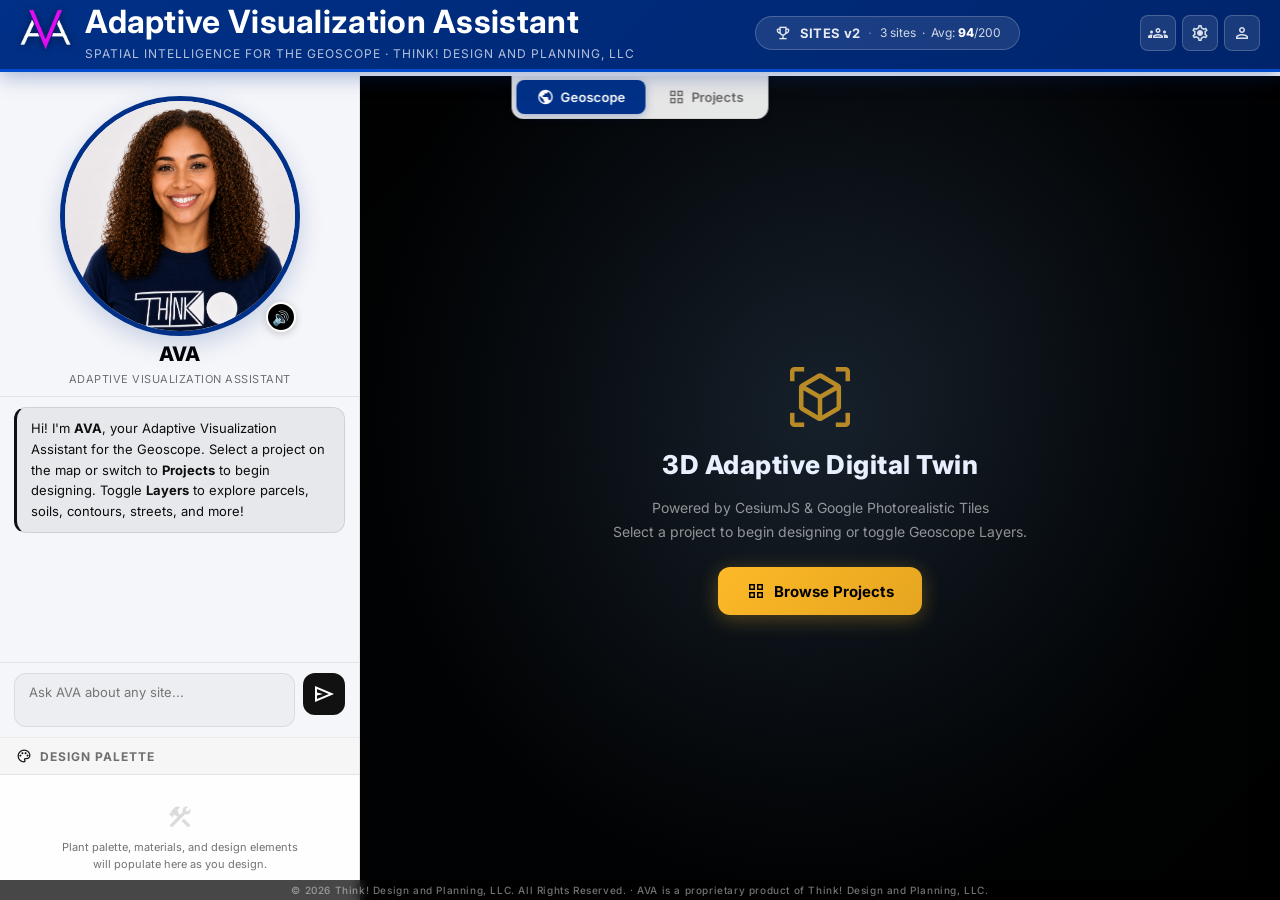
==== index.html @ 01dd1960 "feat: plan view infill drawing tools — point, polyline, polygon + live scoring - draw-toolbar: 14-ty" ====
<!DOCTYPE html>
<html lang="en">
<head>
  <meta charset="UTF-8">
  <meta name="viewport" content="width=device-width, initial-scale=1.0">
  <title>AVA — Adaptive Visualization Assistant | Think! Design and Planning, LLC</title>
  <meta name="description" content="AVA: Adaptive Visualization Assistant — A proprietary 3D spatial intelligence platform for understanding, simulating, and communicating spatial change within the Geoscope. AI-powered landscape visualization, SITES v2 sustainability scoring, and community-driven design. Powered by Think! Design and Planning, LLC.">

  <!-- Google Fonts -->
  <link rel="preconnect" href="https://fonts.googleapis.com">
  <link href="https://fonts.googleapis.com/css2?family=Inter:wght@400;500;600;700;800;900&display=swap" rel="stylesheet">
  <link href="https://fonts.googleapis.com/css2?family=Material+Symbols+Outlined:opsz,wght,FILL,GRAD@24,400,0,0&display=swap" rel="stylesheet">

  <!-- Firebase SDK (compat) -->
  <script src="https://www.gstatic.com/firebasejs/10.12.0/firebase-app-compat.js"></script>
  <script src="https://www.gstatic.com/firebasejs/10.12.0/firebase-auth-compat.js"></script>
  <script src="https://www.gstatic.com/firebasejs/10.12.0/firebase-firestore-compat.js"></script>
  <script src="https://www.gstatic.com/firebasejs/10.12.0/firebase-storage-compat.js"></script>

  <!-- Confetti (Tier Celebrations) -->
  <script src="https://cdn.jsdelivr.net/npm/canvas-confetti@1.9.3/dist/confetti.browser.min.js"></script>

  <!-- Leaflet (campus map — no API key required) -->
  <link rel="stylesheet" href="https://unpkg.com/leaflet@1.9.4/dist/leaflet.css">
  <script src="https://unpkg.com/leaflet@1.9.4/dist/leaflet.js"></script>

  <!-- Styles -->
  <link rel="stylesheet" href="styles.css">
  <!-- Favicons -->
  <link rel="icon" type="image/png" href="favicon.png" sizes="512x512" />
  <link rel="shortcut icon" href="favicon.png" />
  <link rel="apple-touch-icon" sizes="180x180" href="favicon.png" />
  <meta name="apple-mobile-web-app-title" content="AVA" />
  <link rel="manifest" href="site.webmanifest" />
  <meta name="theme-color" content="#002B52" />
</head>
<body>

  <!-- ============ TOP HEADER BAR ============ -->
  <header class="top-bar">
    <div class="top-bar-left">
      <img src="ava logo.png" alt="AVA" class="top-bar-ava-logo">
      <div class="top-bar-brand">
        <h1 data-i18n="header.title">Adaptive Visualization Assistant</h1>
        <span class="top-bar-subtitle" data-i18n="header.subtitle">SPATIAL INTELLIGENCE FOR THE GEOSCOPE · THINK! DESIGN AND PLANNING, LLC</span>
      </div>
    </div>

    <!-- SITES v2 Scoreboard (center) — populated by JS from SITE_CONFIGS -->
    <div class="top-bar-center">
      <div class="sites-scoreboard-pill" onclick="switchView('projects')" title="Browse all project sites">
        <span class="material-symbols-outlined">emoji_events</span>
        <span class="scoreboard-label" data-i18n="header.scoreboard.label">SITES v2</span>
        <span class="scoreboard-divider">·</span>
        <span class="scoreboard-stats" id="scoreboardStats">
          <span id="scoreboardSiteCount">—</span> sites
          &nbsp;·&nbsp;
          Avg: <strong id="scoreboardTopScore">—</strong>/200
        </span>
      </div>
    </div>

    <div class="top-bar-right">
      <!-- Community Gallery -->
      <button class="top-btn" id="btnCommunity" onclick="openModal('communityModal')" title="Community Gallery">
        <span class="material-symbols-outlined">groups</span>
      </button>

      <!-- Admin: Manage Projects (hidden for non-admins) -->
      <button class="top-btn" id="btnAdminProjects" style="display:none" onclick="ADMIN.renderProjectList();openModal('adminProjectModal')" title="Manage Projects (Admin)">
        <span class="material-symbols-outlined">shield_person</span>
      </button>

      <!-- Settings -->
      <button class="top-btn" id="btnSettings" onclick="openModal('settingsModal')" title="Settings">
        <span class="material-symbols-outlined">settings</span>
      </button>

      <!-- Auth -->
      <button class="top-btn" id="btnAuth" onclick="handleAuth()" title="Sign In">
        <span class="material-symbols-outlined" id="authIcon">person</span>
      </button>

    </div>
  </header>

  <!-- ============ VIEW TOGGLE (Geoscope vs Projects) ============ -->
  <div class="view-toggle" id="viewToggle">
    <button class="view-toggle-btn active" id="btnMapView" onclick="switchView('map')">
      <span class="material-symbols-outlined">public</span> <span data-i18n="nav.geoscope">Geoscope</span>
    </button>
    <button class="view-toggle-btn" id="btnProjectsView" onclick="switchView('projects')">
      <span class="material-symbols-outlined">grid_view</span> <span data-i18n="nav.projects">Projects</span>
    </button>
  </div>

  <!-- ============ MAIN APP WORKSPACE (Sidebar + 3D Canvas) ============ -->
  <div class="app-workspace" id="appWorkspace">

    <!-- LEFT SIDEBAR -->
    <aside class="left-sidebar">

      <!-- AVA Chat Panel -->
      <div class="ava-chat-panel sidebar-ava">
        <div class="ava-portrait-block">
          <div class="ava-avatar-wrapper" onclick="handleAvaClick()" title="Click to hear AVA speak">
            <img class="ava-portrait-img" src="baselines/Erin%20and%20Chris%20AVA.png" alt="AVA">
            <span class="ava-voice-badge" onclick="event.stopPropagation(); AVA_TTS.toggleMute()" title="Toggle voice on/off">🔊</span>
          </div>
          <span class="ava-name" data-i18n="ava.name">AVA</span>
          <span class="ava-role" data-i18n="ava.role">Adaptive Visualization Assistant</span>
        </div>
        <div class="ava-map-messages" id="avaMapMessages">
          <div class="chat-msg ava" data-i18n="ava.welcome">Hi! I'm <strong>AVA</strong>, your Adaptive Visualization Assistant for the Geoscope. Select a project on the map or switch to <strong>Projects</strong> to begin designing. Toggle <strong>Layers</strong> to explore parcels, soils, contours, streets, and more!</div>
        </div>
        <div class="ava-chat-input">
          <div class="ava-input-row">
            <textarea id="avaMapChatInput" placeholder="Ask AVA about any site..." data-i18n-placeholder="ava.placeholder.map" rows="2" onkeydown="if(event.key==='Enter'&&!event.shiftKey){event.preventDefault();handleMapChat()}"></textarea>
            <button class="ava-send-btn" onclick="handleMapChat()">
              <span class="material-symbols-outlined">send</span>
            </button>
          </div>
        </div>
      </div>

      <!-- Design Palette (empty, structurally ready for V.4.x) -->
      <div class="design-palette" id="designPalette">
        <div class="palette-header">
          <span class="material-symbols-outlined">palette</span>
          <span data-i18n="palette.title">Design Palette</span>
        </div>
        <div class="palette-body" id="designPaletteContent">
          <div class="palette-placeholder">
            <span class="material-symbols-outlined">construction</span>
            <p data-i18n="palette.placeholder">Plant palette, materials, and design elements will populate here as you design.</p>
          </div>
        </div>
      </div>

    </aside>

    <!-- MAIN 3D CANVAS AREA -->
    <main class="canvas-main" id="canvasMain">
      <!-- WebGL / Three.js mounts here -->
      <div id="three-canvas">
        <div class="canvas-placeholder" id="canvasPlaceholder">
          <div class="canvas-placeholder-inner">
            <span class="material-symbols-outlined canvas-ph-icon">view_in_ar</span>
            <h2 data-i18n="canvas.title">3D Adaptive Digital Twin</h2>
            <p data-i18n="canvas.subtitle">Powered by CesiumJS &amp; Google Photorealistic Tiles<br>Select a project to begin designing or toggle Geoscope Layers.</p>
            <button class="canvas-placeholder-btn" onclick="switchView('projects')">
              <span class="material-symbols-outlined">grid_view</span>
              <span data-i18n="canvas.browseProjects">Browse Projects</span>
            </button>
          </div>
        </div>
      </div>

      <!-- Canvas HUD — future orbit controls, camera views, layer toggles -->
      <div class="canvas-hud" id="canvasHud"></div>
    </main>

  </div>

  <!-- ============ PROJECTS GALLERY (Full Viewport, hidden by default) ============ -->
  <div class="projects-gallery-view" id="projectsGalleryView" style="display:none">
    <div class="projects-gallery-grid" id="projectsGalleryGrid">
      <!-- Populated by JS as project cards -->
    </div>
    <!-- Community Designs Gallery (below project cards) -->
    <div class="community-gallery-section" id="communityGallerySection">
      <!-- Populated by gallery-panel.js -->
    </div>
  </div>

  <!-- ============ DESIGN WORKSPACE (Full Viewport Overlay) ============ -->
  <div class="bottom-sheet" id="designSheet">
    <!-- Drag Handle -->
    <div class="sheet-handle" id="sheetHandle">
      <div class="sheet-handle-bar"></div>
    </div>

    <!-- Sheet Header -->
    <div class="sheet-header">
      <div class="sheet-site-info">
        <span class="material-symbols-outlined">landscape</span>
        <span id="sheetSiteName">Select a site</span>
        <span class="sheet-iteration-badge" id="iterationBadge">Iteration 0</span>
      </div>
      <button class="sheet-close-btn" onclick="closeDesignSheet()" title="Close">
        <span class="material-symbols-outlined">close</span>
      </button>
    </div>

    <!-- Sheet Content — 3 Column Layout -->
    <div class="sheet-content">
      <!-- Column 1: AVA Chat -->
      <div class="sheet-col sheet-col-chat">
        <div class="ava-chat-panel">
          <div class="ava-portrait-block">
            <div class="ava-avatar-wrapper" onclick="handleAvaClick()" title="Click to hear AVA speak">
              <img class="ava-portrait-img" src="baselines/Erin%20and%20Chris%20AVA.png" alt="AVA">
              <span class="ava-voice-badge" onclick="event.stopPropagation(); AVA_TTS.toggleMute()" title="Toggle voice on/off">🔊</span>
            </div>
            <span class="ava-name" data-i18n="ava.name">AVA</span>
            <span class="ava-role" data-i18n="ava.role">Adaptive Visualization Assistant</span>
          </div>
          <div class="ava-chat-messages" id="avaChatMessages">
            <!-- Chat messages injected by JS -->
          </div>
          <!-- Mission Card (AVA's suggestions) -->
          <div class="mission-card" id="missionCard" style="display:none">
            <div class="mission-label">🎯 AVA's Suggestion</div>
            <div class="mission-text" id="missionText"></div>
            <button class="mission-btn" id="missionBtn">Apply Suggestion</button>
          </div>
          <div class="ava-chat-input">
            <div id="refImagePreview" class="ref-image-preview" style="display:none">
              <img id="refImageThumb" src="" alt="Reference">
              <button class="ref-image-remove" onclick="removeRefImage()" title="Remove reference image">&times;</button>
              <span class="ref-image-label" data-i18n="design.refAttached">Reference image attached</span>
            </div>
            <div class="ava-input-row">
              <button class="ava-ref-upload-btn" onclick="document.getElementById('refImageInput').click()" title="Attach a reference image for design inspiration">
                <span class="material-symbols-outlined">attach_file</span>
              </button>
              <input type="file" id="refImageInput" accept="image/*" style="display:none" onchange="handleRefImageUpload(event)">
              <textarea id="promptInput" placeholder="Describe a design element to add..." data-i18n-placeholder="ava.placeholder.design" rows="2"></textarea>
              <button class="ava-send-btn" id="btnVisualize" onclick="handleDesign()">
                <span class="material-symbols-outlined">send</span>
              </button>
            </div>
            <div class="ava-input-actions">
              <button class="ava-auto-design-btn" onclick="handleDesign('make something beautiful')">
                <span class="material-symbols-outlined">auto_awesome</span> <span data-i18n="design.autoDesign">AVA Auto-Design</span>
              </button>
              <button class="ava-action-chip" onclick="handleDesign('boost')" data-i18n="design.boostWeakest">🎯 Boost Weakest</button>
              <button class="ava-action-chip" id="btnMic" onclick="toggleMic()">
                <span class="material-symbols-outlined" style="font-size:16px">mic</span> <span data-i18n="design.voice">Voice</span>
              </button>
            </div>
          </div>
        </div>
      </div>

      <!-- Column 2: Canvas -->
      <div class="sheet-col sheet-col-canvas">
        <!-- Baseline View -->
        <div class="canvas-viewport" id="baselineView">
          <img id="baselineImg" src="" alt="Site Baseline">
          <span class="canvas-label" id="baselineLabel">BASELINE</span>
        </div>
        <!-- Before/After Slider -->
        <div class="canvas-viewport" id="beforeAfterView" style="display:none">
          <img id="beforeImg" src="" alt="Before" class="ba-before">
          <div class="ba-overlay" id="generatedOverlay">
            <img id="afterImg" src="" alt="After">
          </div>
          <div class="ba-handle" id="sliderHandle">
            <div class="ba-handle-knob">◀▶</div>
          </div>
          <span class="ba-label ba-label-before">BASELINE</span>
          <span class="ba-label ba-label-after">DESIGNED</span>
          <!-- Cost estimate badge overlay -->
          <div class="cost-badge" id="costBadge" style="display:none" onclick="openCostModal()">
            <span class="material-symbols-outlined">attach_money</span>
            <div class="cost-badge-text">
              <span class="cost-badge-label">EST. COST</span>
              <span class="cost-badge-total" id="costBadgeTotal">—</span>
            </div>
            <span class="cost-badge-caret material-symbols-outlined">chevron_right</span>
          </div>
        </div>
        <!-- Draw Toolbar (Plan View only) -->
        <div class="draw-toolbar" id="drawToolbar" style="display:none">
          <div class="draw-tool-section">
            <button class="draw-tool-btn active" data-type="select" onclick="DESIGN_CANVAS.setDrawMode('select')" title="Select / Move">
              <span class="material-symbols-outlined">arrow_selector_tool</span><span>Select</span>
            </button>
          </div>
          <div class="draw-tool-divider"></div>
          <div class="draw-tool-section-label">POINT</div>
          <div class="draw-tool-section">
            <button class="draw-tool-btn" data-type="tree"        onclick="DESIGN_CANVAS.setDrawMode('tree')"        title="Click to place tree"><span class="draw-tool-swatch" style="background:#2E882E"></span>Tree</button>
            <button class="draw-tool-btn" data-type="shrub"       onclick="DESIGN_CANVAS.setDrawMode('shrub')"       title="Click to place shrub"><span class="draw-tool-swatch" style="background:#3D7A3D"></span>Shrub</button>
            <button class="draw-tool-btn" data-type="rain_garden" onclick="DESIGN_CANVAS.setDrawMode('rain_garden')" title="Click to place rain garden"><span class="draw-tool-swatch" style="background:#1255A0"></span>Rain Gdn</button>
            <button class="draw-tool-btn" data-type="seating"     onclick="DESIGN_CANVAS.setDrawMode('seating')"     title="Click to place seating"><span class="draw-tool-swatch" style="background:#5D4037"></span>Seating</button>
            <button class="draw-tool-btn" data-type="cistern"     onclick="DESIGN_CANVAS.setDrawMode('cistern')"     title="Click to place cistern"><span class="draw-tool-swatch" style="background:#0D47A1"></span>Cistern</button>
            <button class="draw-tool-btn" data-type="signage"     onclick="DESIGN_CANVAS.setDrawMode('signage')"     title="Click to place signage"><span class="draw-tool-swatch" style="background:#37474F"></span>Signage</button>
          </div>
          <div class="draw-tool-divider"></div>
          <div class="draw-tool-section-label">LINE</div>
          <div class="draw-tool-section">
            <button class="draw-tool-btn" data-type="path"     onclick="DESIGN_CANVAS.setDrawMode('path')"     title="Click points · dbl-click to finish"><span class="draw-tool-swatch" style="background:#8D6030"></span>Path</button>
            <button class="draw-tool-btn" data-type="bioswale" onclick="DESIGN_CANVAS.setDrawMode('bioswale')" title="Click points · dbl-click to finish"><span class="draw-tool-swatch" style="background:#1976D2"></span>Bioswale</button>
          </div>
          <div class="draw-tool-divider"></div>
          <div class="draw-tool-section-label">AREA</div>
          <div class="draw-tool-section">
            <button class="draw-tool-btn" data-type="meadow"      onclick="DESIGN_CANVAS.setDrawMode('meadow')"      title="Click corners · dbl-click to close"><span class="draw-tool-swatch" style="background:#7A9B3A"></span>Meadow</button>
            <button class="draw-tool-btn" data-type="plaza"       onclick="DESIGN_CANVAS.setDrawMode('plaza')"       title="Click corners · dbl-click to close"><span class="draw-tool-swatch" style="background:#9C7A3A"></span>Plaza</button>
            <button class="draw-tool-btn" data-type="water"       onclick="DESIGN_CANVAS.setDrawMode('water')"       title="Click corners · dbl-click to close"><span class="draw-tool-swatch" style="background:#0277BD"></span>Water</button>
            <button class="draw-tool-btn" data-type="solar"       onclick="DESIGN_CANVAS.setDrawMode('solar')"       title="Click corners · dbl-click to close"><span class="draw-tool-swatch" style="background:#B8940A"></span>Solar</button>
            <button class="draw-tool-btn" data-type="green_roof"  onclick="DESIGN_CANVAS.setDrawMode('green_roof')"  title="Click corners · dbl-click to close"><span class="draw-tool-swatch" style="background:#2E6B0E"></span>Grn Roof</button>
            <button class="draw-tool-btn" data-type="amphitheater" onclick="DESIGN_CANVAS.setDrawMode('amphitheater')" title="Click corners · dbl-click to close"><span class="draw-tool-swatch" style="background:#6D4C1F"></span>Amphith.</button>
          </div>
          <div class="draw-tool-divider"></div>
          <div class="draw-tool-section">
            <button class="draw-tool-btn draw-tool-delete" id="btnDrawDelete" onclick="DESIGN_CANVAS.deleteSelected()" title="Delete selected element (or press Delete key)" style="opacity:0.4">
              <span class="material-symbols-outlined">delete</span><span>Delete</span>
            </button>
          </div>
          <div class="draw-tool-hint">ESC cancel · Del remove</div>
        </div>

        <!-- Canvas Actions -->
        <div class="canvas-actions" id="canvasActions" style="display:none">
          <button onclick="undoDesign()" class="undo-btn" id="btnUndo" style="display:none"><span class="material-symbols-outlined">undo</span> Undo</button>
          <button onclick="downloadPNG()"><span class="material-symbols-outlined">download</span> Download</button>
          <button onclick="openSeasonalViews()" class="seasonal-btn" id="btnSeasonal" style="display:none"><span class="material-symbols-outlined">park</span> Seasonal Views</button>
          <button onclick="openCostModal()" class="cost-btn" id="btnCostEstimate" style="display:none"><span class="material-symbols-outlined">request_quote</span> Cost Estimate</button>
          <button onclick="renderMasterPlan()" class="render-plan-btn" id="btnRenderPlan" style="display:none"><span class="material-symbols-outlined">brush</span> Render Plan</button>
          <button onclick="resetDesign()"><span class="material-symbols-outlined">restart_alt</span> Reset</button>
          <button onclick="saveToCloud()" class="save-community-btn"><span class="material-symbols-outlined">favorite</span> Save to Community</button>
        </div>
        <!-- Design History Timeline -->
        <div class="history-timeline" id="historyTimeline" style="display:none"></div>
      </div>

      <!-- Column 3: Score Panel -->
      <div class="sheet-col sheet-col-score">
        <!-- Metrics system toggle -->
        <div class="metrics-toggle" id="metricsToggle">
          <button class="metrics-btn active" data-metrics="sites" onclick="switchMetrics('sites')">SITES v2</button>
          <button class="metrics-btn" data-metrics="leed" onclick="switchMetrics('leed')">LEED ND</button>
          <button class="metrics-btn" data-metrics="lbc" onclick="switchMetrics('lbc')">LBC</button>
          <button class="metrics-btn" data-metrics="carbon" onclick="switchMetrics('carbon')">Carbon</button>
        </div>
        <div class="score-ring-container">
          <svg class="score-ring" viewBox="0 0 120 120">
            <circle class="score-ring-bg" cx="60" cy="60" r="52"></circle>
            <circle class="score-ring-progress" id="scoreRingProgress" cx="60" cy="60" r="52"
                    stroke-dasharray="326.73" stroke-dashoffset="326.73"></circle>
          </svg>
          <div class="score-ring-label">
            <span class="score-ring-value" id="scoreValue">0</span>
            <span class="score-ring-max">/200</span>
          </div>
        </div>
        <div class="tier-badge" id="tierBadge" data-i18n="score.preCert">Pre-Certification</div>
        <div class="tier-medal-container" id="tierMedalContainer"></div>
        <!-- Section Scores -->
        <div class="section-scores" id="sectionScores">
          <!-- Populated by JS -->
        </div>
        <!-- Score Change Feedback -->
        <div class="score-feedback" id="scoreFeedback" style="display:none"></div>
      </div>
    </div>
  </div>


  <!-- ============ MODALS ============ -->

  <!-- Settings Modal -->
  <div class="modal-overlay" id="settingsModal">
    <div class="modal-card">
      <div class="modal-header">
        <span class="modal-title"><span class="material-symbols-outlined">settings</span> <span data-i18n="settings.title">Settings</span></span>
        <button class="modal-close" onclick="closeModal('settingsModal')"><span class="material-symbols-outlined">close</span></button>
      </div>
      <div class="modal-body">
        <div class="setting-group">
          <label>Cesium Ion Token <span style="background:#004684;color:#FDB927;font-size:10px;font-weight:700;padding:2px 7px;border-radius:4px;margin-left:6px">PHASE 2 — 3D EARTH</span></label>
          <input type="password" id="settingCesiumToken" placeholder="eyJ…">
          <small>Free token from <a href="https://ion.cesium.com/tokens" target="_blank">ion.cesium.com/tokens</a> — enables true 3D free-orbit campus view. Or set <strong>CESIUM_TOKEN</strong> in Netlify env vars.</small>
        </div>
        <div class="setting-group">
          <label>Google Maps API Key</label>
          <input type="password" id="settingGmapsKey" placeholder="AIza…">
          <small>Enables Google Photorealistic 3D Tiles (buildings mesh) inside Cesium. Requires <strong>Map Tiles API</strong> enabled in Google Cloud Console. Or set <strong>GOOGLE_MAPS_KEY</strong> in Netlify env vars.</small>
        </div>
        <div class="setting-group">
          <label>Gemini API Key</label>
          <input type="password" id="settingGeminiKey" placeholder="Enter your Gemini API key">
          <small>Get a free key at <a href="https://aistudio.google.com/apikey" target="_blank">aistudio.google.com</a></small>
        </div>
        <div class="setting-group">
          <label>Firebase Config (JSON)</label>
          <textarea id="settingFirebaseConfig" rows="4" placeholder='{"apiKey":"...","authDomain":"...","projectId":"...","storageBucket":"..."}'></textarea>
        </div>
        <div class="setting-group">
          <label>Gemini Model</label>
          <select id="settingGeminiModel">
            <option value="gemini-2.5-flash-image">gemini-2.5-flash (default)</option>
            <option value="gemini-2.0-flash">gemini-2.0-flash</option>
          </select>
        </div>
        <div class="setting-group">
          <label data-i18n="settings.language">Language</label>
          <select id="settingLanguage" onchange="AVA_I18N.setLang(this.value)">
            <option value="en">🇺🇸 English</option>
            <option value="es">🇪🇸 Español</option>
            <option value="fr">🇫🇷 Français</option>
            <option value="zh">🇨🇳 中文</option>
            <option value="ar">🇸🇦 العربية</option>
            <option value="pt">🇧🇷 Português</option>
          </select>
        </div>
        <button class="setting-save-btn" onclick="saveSettings()" data-i18n="settings.save">Save Settings</button>
      </div>
    </div>
  </div>

  <!-- Seasonal Views Modal -->
  <div class="modal-overlay" id="seasonalModal">
    <div class="modal-card modal-lg" style="max-width:720px">
      <div class="modal-header">
        <span class="modal-title"><span class="material-symbols-outlined">park</span> <span data-i18n="seasonal.title">Seasonal Views</span></span>
        <button class="modal-close" onclick="closeModal('seasonalModal')"><span class="material-symbols-outlined">close</span></button>
      </div>
      <div class="modal-body">
        <div class="seasonal-grid" id="seasonalGrid">
          <div class="seasonal-card" id="seasonSpring">
            <div class="seasonal-loading"><div class="spinner"></div>Generating spring…</div>
            <div class="seasonal-card-label">🌸 Spring <button onclick="downloadSeasonImg('spring')" title="Download"><span class="material-symbols-outlined">download</span></button></div>
          </div>
          <div class="seasonal-card" id="seasonSummer">
            <div class="seasonal-loading"><div class="spinner"></div>Generating summer…</div>
            <div class="seasonal-card-label">☀️ Summer <button onclick="downloadSeasonImg('summer')" title="Download"><span class="material-symbols-outlined">download</span></button></div>
          </div>
          <div class="seasonal-card" id="seasonFall">
            <div class="seasonal-loading"><div class="spinner"></div>Generating fall…</div>
            <div class="seasonal-card-label">🍂 Fall <button onclick="downloadSeasonImg('fall')" title="Download"><span class="material-symbols-outlined">download</span></button></div>
          </div>
          <div class="seasonal-card" id="seasonWinter">
            <div class="seasonal-loading"><div class="spinner"></div>Generating winter…</div>
            <div class="seasonal-card-label">❄️ Winter <button onclick="downloadSeasonImg('winter')" title="Download"><span class="material-symbols-outlined">download</span></button></div>
          </div>
        </div>
        <div class="seasonal-download-bar">
          <button onclick="downloadSeasonalComposite()"><span class="material-symbols-outlined">grid_view</span> Download All (2×2 Composite)</button>
        </div>
      </div>
    </div>
  </div>

  <!-- Community Modal -->
  <div class="modal-overlay" id="communityModal">
    <div class="modal-card modal-lg">
      <div class="modal-header">
        <span class="modal-title"><span class="material-symbols-outlined">groups</span> <span data-i18n="community.title">Community Designs</span></span>
        <div class="modal-header-actions">
          <button class="modal-action-btn" onclick="AGGREGATE.open()" title="View Aggregate Analysis">
            <span class="material-symbols-outlined">analytics</span> Analysis
          </button>
          <button class="modal-close" onclick="closeModal('communityModal')"><span class="material-symbols-outlined">close</span></button>
        </div>
      </div>
      <div class="modal-body">
        <div id="galleryToolbar"></div>
        <div class="hot-topics" id="hotTopics" style="display:none">
          <div class="hot-topics-label">🔥 Hot Topics — Most Requested Design Elements</div>
          <div class="hot-topics-cloud" id="hotTopicsCloud"></div>
        </div>
        <div class="community-grid" id="communityGrid">
          <div class="community-empty">
            <span class="material-symbols-outlined" style="font-size:48px;opacity:0.3">landscape</span>
            <p data-i18n="community.empty">No community designs yet. Be the first — design a space and click "Publish to Gallery"!</p>
          </div>
        </div>
      </div>
    </div>
  </div>

  <!-- Aggregate Analysis Modal -->
  <div class="modal-overlay" id="aggregateModal">
    <div class="modal-card modal-lg">
      <div class="modal-header">
        <span class="modal-title"><span class="material-symbols-outlined">analytics</span> Community Design Analysis</span>
        <button class="modal-close" onclick="closeModal('aggregateModal')"><span class="material-symbols-outlined">close</span></button>
      </div>
      <div class="modal-body" id="aggregateContent">
        <div class="community-empty">
          <span class="material-symbols-outlined" style="font-size:48px;opacity:0.3">bar_chart</span>
          <p>Loading aggregate analysis...</p>
        </div>
      </div>
    </div>
  </div>

  <!-- PPGIS Contribution Modal -->
  <div class="modal-overlay" id="ppgisModal">
    <div class="modal-card">
      <div class="modal-header">
        <span class="modal-title"><span class="material-symbols-outlined">add_location_alt</span> Community Contribution</span>
        <button class="modal-close" onclick="closeModal('ppgisModal')"><span class="material-symbols-outlined">close</span></button>
      </div>
      <div class="modal-body">
        <div class="setting-group">
          <label>What did you observe?</label>
          <select id="ppgisType">
            <option value="comment">💬 Comment / Idea</option>
            <option value="concern">⚠️ Concern / Issue</option>
            <option value="photo">📸 Photo Documentation</option>
            <option value="design">🎨 Design Proposal</option>
          </select>
        </div>
        <div class="setting-group">
          <label>Category</label>
          <div class="ppgis-tags" id="ppgisTags">
            <button class="ppgis-tag" data-tag="flooding" onclick="togglePPGISTag(this)">💧 Flooding</button>
            <button class="ppgis-tag" data-tag="accessibility" onclick="togglePPGISTag(this)">♿ Accessibility</button>
            <button class="ppgis-tag" data-tag="vegetation" onclick="togglePPGISTag(this)">🌿 Vegetation</button>
            <button class="ppgis-tag" data-tag="lighting" onclick="togglePPGISTag(this)">💡 Lighting</button>
            <button class="ppgis-tag" data-tag="safety" onclick="togglePPGISTag(this)">🛡️ Safety</button>
            <button class="ppgis-tag" data-tag="erosion" onclick="togglePPGISTag(this)">🪨 Erosion</button>
          </div>
        </div>
        <div class="setting-group">
          <label>Description</label>
          <textarea id="ppgisContent" rows="3" placeholder="Describe what you see or propose..."></textarea>
        </div>
        <div class="setting-group">
          <label>Photo (optional)</label>
          <input type="file" id="ppgisPhoto" accept="image/*" capture="environment">
        </div>
        <div class="setting-group">
          <label>Location</label>
          <div class="ppgis-gps" id="ppgisGPS">Select a site on the 3D canvas to set location</div>
        </div>
        <button class="setting-save-btn" onclick="submitPPGIS()">Submit Contribution</button>
      </div>
    </div>
  </div>

  <!-- Site Info Card Modal -->
  <div class="modal-overlay" id="siteCardModal">
    <div class="modal-card modal-lg">
      <div class="modal-header">
        <span class="modal-title"><span class="material-symbols-outlined">landscape</span> <span id="siteCardName">Site</span></span>
        <button class="modal-close" onclick="closeModal('siteCardModal')"><span class="material-symbols-outlined">close</span></button>
      </div>
      <div class="modal-body">
        <div class="site-card-hero">
          <img id="siteCardImg" src="" alt="Site Photo">
        </div>
        <div class="site-card-college" id="siteCardCollege"></div>
        <p class="site-card-desc" id="siteCardDesc"></p>
        <div class="site-card-video" id="siteCardVideo" style="display:none">
          <video id="siteCardVideoPlayer" controls playsinline style="width:100%;border-radius:8px;margin-top:8px"></video>
        </div>
        <div class="site-card-team" id="siteCardTeam" style="display:none;margin-top:12px">
          <div style="font-size:11px;text-transform:uppercase;letter-spacing:1px;color:var(--text-secondary);margin-bottom:6px">Project Team</div>
          <div id="siteCardTeamList" style="display:flex;gap:8px;flex-wrap:wrap"></div>
        </div>
        <div class="site-card-stats" id="siteCardStats"></div>
        <button class="setting-save-btn" id="siteCardDesignBtn" style="margin-top:16px">
          <span class="material-symbols-outlined" style="font-size:18px;vertical-align:middle">brush</span>
          Start Design with AVA
        </button>
      </div>
    </div>
  </div>

  <!-- Admin Project Manager Modal -->
  <div class="modal-overlay" id="adminProjectModal">
    <div class="modal-card modal-xl">
      <div class="modal-header">
        <span class="modal-title"><span class="material-symbols-outlined">shield_person</span> Manage Projects</span>
        <button class="modal-close" onclick="ADMIN.closeProjectForm();closeModal('adminProjectModal')"><span class="material-symbols-outlined">close</span></button>
      </div>
      <div class="modal-body admin-modal-body">
        <div class="admin-project-list-section">
          <div class="admin-section-header">
            <h3>Existing Projects</h3>
            <div style="display:flex;gap:8px;align-items:center">
              <button class="admin-new-btn" onclick="ADMIN.openProjectForm()"><span class="material-symbols-outlined">add_circle</span> New Project</button>
              <button class="admin-new-btn" style="background:var(--caes-green)" onclick="document.getElementById('adminJsonImport').click()"><span class="material-symbols-outlined">upload_file</span> Import JSON</button>
              <input type="file" id="adminJsonImport" accept=".json,application/json" style="display:none" onchange="ADMIN.importJSON(this)">
            </div>
          </div>
          <div id="adminProjectList"></div>
        </div>
        <form id="adminProjectForm" class="admin-form" onsubmit="event.preventDefault();ADMIN.saveProject()">
          <div style="display:flex;justify-content:space-between;align-items:center;margin-bottom:12px">
            <h3 class="admin-form-title" style="margin:0">Project Details</h3>
            <button type="button" class="admin-new-btn" style="background:#6366f1;font-size:12px;padding:6px 12px" onclick="ADMIN.exportJSON()"><span class="material-symbols-outlined" style="font-size:16px">download</span> Export JSON</button>
          </div>
          <fieldset class="admin-fieldset">
            <legend><span class="material-symbols-outlined">badge</span> Identity</legend>
            <div class="admin-row">
              <div class="admin-field"><label>Project ID (slug)</label><input type="text" id="adminProjectId" placeholder="e.g. east-quad" required></div>
              <div class="admin-field"><label>Full Name</label><input type="text" id="adminProjectName" placeholder="e.g. East Quad Green" required></div>
            </div>
            <div class="admin-row">
              <div class="admin-field"><label>Short Name</label><input type="text" id="adminProjectShortName" placeholder="e.g. East Quad"></div>
              <div class="admin-field"><label>College / Department</label><input type="text" id="adminProjectCollege" placeholder="e.g. College of Engineering"></div>
            </div>
            <div class="admin-field"><label>Slogan</label><input type="text" id="adminProjectSlogan" placeholder="e.g. Digital Twin for East Quad"></div>
          </fieldset>
          <fieldset class="admin-fieldset">
            <legend><span class="material-symbols-outlined">location_on</span> Location</legend>
            <div class="admin-row">
              <div class="admin-field"><label>Latitude</label><input type="number" id="adminProjectLat" step="0.000001" placeholder="36.0726"></div>
              <div class="admin-field"><label>Longitude</label><input type="number" id="adminProjectLng" step="0.000001" placeholder="-79.7749"></div>
            </div>
            <div class="admin-row" style="align-items:flex-end">
              <div class="admin-field" style="flex:0 0 auto">
                <label>Pin Color</label>
                <div style="display:flex;align-items:center;gap:10px">
                  <input type="color" id="adminPinColorPicker" value="#646464" title="Pick a color"
                    style="width:44px;height:44px;padding:0;border:2px solid #ccc;border-radius:8px;cursor:pointer;background:none">
                  <div id="adminPinPreview" style="width:44px;height:44px;border-radius:50%;border:2px solid #999;background:rgb(100,100,100);flex-shrink:0"></div>
                </div>
              </div>
              <div class="admin-field" style="flex:1">
                <label>Hue</label>
                <input type="range" id="adminPinHue" min="0" max="360" value="0"
                  style="width:100%;height:12px;-webkit-appearance:none;appearance:none;border-radius:6px;outline:none;cursor:pointer;background:linear-gradient(to right,#f00 0%,#ff0 17%,#0f0 33%,#0ff 50%,#00f 67%,#f0f 83%,#f00 100%)">
              </div>
            </div>
            <div class="admin-row">
              <div class="admin-field"><label>R</label><input type="number" id="adminPinR" min="0" max="255" value="100"></div>
              <div class="admin-field"><label>G</label><input type="number" id="adminPinG" min="0" max="255" value="100"></div>
              <div class="admin-field"><label>B</label><input type="number" id="adminPinB" min="0" max="255" value="100"></div>
            </div>
          </fieldset>
          <fieldset class="admin-fieldset">
            <legend><span class="material-symbols-outlined">straighten</span> Site Metrics</legend>
            <div class="admin-row">
              <div class="admin-field"><label>Area (acres)</label><input type="number" id="adminProjectArea" step="0.01" placeholder="1.5"></div>
              <div class="admin-field"><label>Elevation Drop (ft)</label><input type="number" id="adminProjectElevation" placeholder="18"></div>
            </div>
            <div class="admin-row">
              <div class="admin-field"><label>Soil Type</label><input type="text" id="adminProjectSoil" placeholder="Piedmont Clay"></div>
              <div class="admin-field"><label>Budget ($)</label><input type="number" id="adminProjectBudget" placeholder="140000"></div>
            </div>
            <div class="admin-field"><label>Baseline SITES Score (0-200)</label><input type="number" id="adminProjectBaseline" min="0" max="200" placeholder="23"></div>
          </fieldset>
          <fieldset class="admin-fieldset">
            <legend><span class="material-symbols-outlined">image</span> Media</legend>
            <div class="admin-field">
              <label>Baseline / Hero Photo</label>
              <input type="file" id="adminBaselineFile" accept="image/*" onchange="ADMIN.handleBaselineUpload(this)">
              <img id="adminBaselinePreview" class="admin-upload-preview" style="display:none" alt="Preview">
            </div>
            <div class="admin-field">
              <label>Video Overview (upload or URL)</label>
              <input type="file" id="adminVideoFile" accept="video/*">
              <input type="text" id="adminVideoUrl" placeholder="Or paste URL: https://...">
            </div>
          </fieldset>
          <fieldset class="admin-fieldset">
            <legend><span class="material-symbols-outlined">history_edu</span> Site History</legend>
            <div class="admin-field"><label>History Title</label><input type="text" id="adminHistoryTitle" placeholder="The Story of East Quad"></div>
            <div class="admin-field"><label>History Summary</label><textarea id="adminHistorySummary" rows="3" placeholder="Narrative about the site's history and significance..."></textarea></div>
          </fieldset>
          <fieldset class="admin-fieldset">
            <legend><span class="material-symbols-outlined">landscape</span> Site Context (for AVA AI)</legend>
            <div class="admin-field"><label>Detailed Description of Existing Conditions</label><textarea id="adminSiteContext" rows="5" placeholder="Describe existing buildings, vegetation, hardscape, soil conditions, canopy, existing features, priorities for intervention..."></textarea></div>
            <div class="admin-field"><label>Popup Description (short)</label><input type="text" id="adminPopupDesc" placeholder="Brief description for map popup"></div>
          </fieldset>
          <fieldset class="admin-fieldset">
            <legend><span class="material-symbols-outlined">flag</span> Project Goals (Design Steering)</legend>
            <div class="admin-field"><label>Focus Theme</label><input type="text" id="adminGoalsFocus" placeholder="e.g. engineering-ecology-showcase"></div>
            <div class="admin-field"><label>Character Statement</label><textarea id="adminGoalsCharacter" rows="2" placeholder="e.g. Patrick Blanc-inspired — engineering meets ecology..."></textarea></div>
            <div class="admin-field">
              <label>Priorities (AVA will emphasize these)</label>
              <div class="admin-tag-input-row">
                <input type="text" id="adminPrioritizeInput" placeholder="Type and press Add...">
                <button type="button" onclick="ADMIN.addTag('adminPrioritizeInput','adminPrioritizeList')">Add</button>
              </div>
              <div class="admin-tag-list" id="adminPrioritizeList"></div>
            </div>
            <div class="admin-field">
              <label>Avoid List (AVA will NOT use these)</label>
              <div class="admin-tag-input-row">
                <input type="text" id="adminAvoidInput" placeholder="Type and press Add...">
                <button type="button" onclick="ADMIN.addTag('adminAvoidInput','adminAvoidList')">Add</button>
              </div>
              <div class="admin-tag-list" id="adminAvoidList"></div>
            </div>
          </fieldset>
          <fieldset class="admin-fieldset">
            <legend><span class="material-symbols-outlined">group</span> Project Team</legend>
            <div id="adminTeamList"></div>
            <button type="button" class="admin-add-team-btn" onclick="ADMIN.addTeamRow()"><span class="material-symbols-outlined">person_add</span> Add Team Member</button>
          </fieldset>
          <div class="admin-form-actions">
            <button type="button" class="admin-cancel-btn" onclick="ADMIN.closeProjectForm()">Cancel</button>
            <button type="submit" class="admin-save-btn"><span class="material-symbols-outlined">save</span> Save Project</button>
          </div>
        </form>
      </div>
    </div>
  </div>

  <!-- Cost Estimate Modal -->
  <div class="modal-overlay" id="costModal">
    <div class="modal-card modal-lg cost-modal-card">
      <div class="modal-header">
        <span class="modal-title"><span class="material-symbols-outlined">request_quote</span> Project Cost Estimate</span>
        <button class="modal-close" onclick="closeModal('costModal')"><span class="material-symbols-outlined">close</span></button>
      </div>
      <div class="modal-body" id="costModalBody">
        <!-- Populated by JS -->
      </div>
      <div class="modal-footer cost-modal-footer">
        <span class="cost-disclaimer">Estimates based on 2024 Mid-Atlantic/SE US unit costs. Quantities derived from site area &amp; design keywords. Engage a licensed landscape architect for project budgeting.</span>
        <button class="cost-csv-btn" onclick="downloadCostCSV()"><span class="material-symbols-outlined">download</span> Download CSV</button>
      </div>
    </div>
  </div>

  <!-- Toast Container -->
  <div class="toast-container" id="toastContainer"></div>

  <!-- Scripts — Load order: i18n → configs → geo → community → modules → app (orchestrator) -->
  <script src="js/i18n.js"></script>
  <script src="js/site-configs.js"></script>
  <script src="geo.js"></script>
  <script src="js/geo-layers.js"></script>
  <script src="community.js"></script>
  <script src="tts.js"></script>
  <script src="js/design-engine.js"></script>
  <script src="js/design-canvas.js"></script>
  <script src="js/cost-engine.js"></script>
  <script src="js/gallery-panel.js"></script>
  <script src="js/aggregate-engine.js"></script>
  <script src="js/admin-panel.js"></script>
  <script src="js/master-plan-studio.js"></script>
  <script src="js/ava-commands.js"></script>
  <script src="app.js"></script>
  <script src="cre-publish.js"></script>

  <!-- Legal Footer -->
  <div class="think-footer" data-i18n="footer.legal">© 2026 Think! Design and Planning, LLC. All Rights Reserved. &nbsp;·&nbsp; AVA is a proprietary product of Think! Design and Planning, LLC.</div>

</body>
</html>
---- styles.css ----
/* AVA — Design System | Think! Design and Planning, LLC */
:root {
  --think-black: #111111;
  --think-black-deep: #000000;
  --ava-gold: #FDB927;
  --caes-green: #2E8B57;
  --bg-light: #f5f6fa;
  --bg-surface: rgba(255,255,255,0.92);
  --bg-card: rgba(0,0,0,0.03);
  --text-primary: #0d0d0d;
  --text-secondary: rgba(0,0,0,0.55);
  --border-color: rgba(0,0,0,0.08);
  --radius-sm: 8px;
  --radius-md: 12px;
  --radius-lg: 16px;
  --radius-xl: 24px;
  --font-family: 'Inter', system-ui, sans-serif;
  --shadow-sm: 0 2px 8px rgba(0,0,0,0.06);
  --shadow-lg: 0 8px 32px rgba(0,0,0,0.1);
  --glass: blur(20px);
}
*, *::before, *::after { box-sizing: border-box; margin: 0; padding: 0; }
html, body { height: 100%; overflow: hidden; font-family: var(--font-family); background: var(--bg-light); color: var(--text-primary); }

/* ===== MAP CONTAINER ===== */
#campusMapContainer {
  position: absolute; inset: 0; z-index: 0;
  background: linear-gradient(135deg, #e8ecf5, #d4dae8);
}
.earth-placeholder {
  display: flex; flex-direction: column; align-items: center; justify-content: center;
  height: 100%; gap: 16px; color: var(--text-secondary); text-align: center; padding: 40px;
}
.earth-placeholder .material-symbols-outlined { font-size: 64px; opacity: 0.2; }
.earth-placeholder p { font-size: 14px; max-width: 400px; line-height: 1.6; }
.earth-placeholder a { color: var(--think-black); }

/* ===== TOP HEADER BAR ===== */
.top-bar {
  position: fixed; top: 0; left: 0; right: 0; z-index: 100;
  display: flex; align-items: center; justify-content: space-between;
  padding: 10px 20px 14px; height: 72px;
  /* Aggie blue gradient */
  background: linear-gradient(135deg, #003087 0%, #002266 40%, #001a4d 70%, #003087 100%);
  background-size: 300% 300%;
  animation: headerGradientShift 12s ease-in-out infinite;
  border-bottom: 3px solid #004ccc;
  box-shadow: 0 4px 20px rgba(0,48,135,0.35);
}
@keyframes headerGradientShift {
  0% { background-position: 0% 50%; }
  50% { background-position: 100% 50%; }
  100% { background-position: 0% 50%; }
}
.top-bar-ava-logo {
  height: 64px; width: auto; object-fit: contain;
  filter: drop-shadow(0 1px 4px rgba(0,0,0,0.5));
}
/* Think! footer */
.think-footer {
  position: fixed; bottom: 0; left: 0; right: 0; z-index: 200;
  text-align: center; padding: 4px 12px;
  font-size: 10px; font-weight: 500; letter-spacing: 0.6px;
  color: rgba(255,255,255,0.45);
  background: rgba(0,0,0,0.72);
  backdrop-filter: blur(6px);
  pointer-events: none;
  white-space: nowrap;
}
.top-bar-left { display: flex; align-items: center; gap: 14px; }
.top-bar-brand h1 { font-size: 32px; font-weight: 700; letter-spacing: 0.3px; line-height: 1.2; color: #fff; }

.top-bar-subtitle { font-size: 12px; text-transform: uppercase; letter-spacing: 1px; color: rgba(255,255,255,0.7); }
.top-bar-right { display: flex; align-items: center; gap: 6px; }
.top-btn {
  display: flex; align-items: center; justify-content: center;
  width: 36px; height: 36px; border-radius: var(--radius-sm);
  background: rgba(255,255,255,0.1); border: 1px solid rgba(255,255,255,0.2);
  color: rgba(255,255,255,0.85); cursor: pointer; transition: all 0.2s;
}
.top-btn:hover { background: rgba(255,255,255,0.2); color: #fff; border-color: rgba(255,255,255,0.35); }
.top-btn.active { background: rgba(255,255,255,0.2); color: #fff; border-color: rgba(255,255,255,0.4); }
.top-btn .material-symbols-outlined { font-size: 20px; }
/* ===== VIEW TOGGLE TABS ===== */
.view-toggle {
  position: fixed; top: 76px; left: 50%; transform: translateX(-50%); z-index: 90;
  display: flex; gap: 2px; padding: 4px;
  background: rgba(255,255,255,0.9); backdrop-filter: var(--glass);
  border-radius: 0 0 var(--radius-md) var(--radius-md);
  box-shadow: var(--shadow-sm); border: 1px solid var(--border-color); border-top: none;
}
.view-toggle-btn {
  display: flex; align-items: center; gap: 6px;
  padding: 8px 20px; border: none; border-radius: var(--radius-sm);
  background: transparent; color: var(--text-secondary);
  font-family: var(--font-family); font-size: 13px; font-weight: 600;
  cursor: pointer; transition: all 0.2s ease;
}
.view-toggle-btn .material-symbols-outlined { font-size: 18px; }
.view-toggle-btn:hover { background: rgba(17,17,17,0.06); color: var(--think-black); }
.view-toggle-btn.active {
  background: #003087; color: #fff; box-shadow: 0 2px 8px rgba(0,48,135,0.30);
}

/* ===== PROJECTS GALLERY (Full Viewport) ===== */
.projects-gallery-view {
  position: fixed; top: 76px; left: 0; right: 0; bottom: 0; z-index: 1;
  background: linear-gradient(180deg, #f0f2f8 0%, #e4e8f0 100%);
  display: flex; align-items: flex-start; justify-content: center;
  overflow-y: auto; padding: 60px 40px 40px;
}
.projects-gallery-grid {
  display: grid; grid-template-columns: repeat(auto-fill, minmax(320px, 1fr));
  gap: 24px; max-width: 1200px; width: 100%;
}
.project-card {
  background: #fff; border-radius: var(--radius-lg); overflow: hidden;
  box-shadow: 0 4px 20px rgba(0,0,0,0.08); border: 1px solid var(--border-color);
  cursor: pointer; transition: all 0.3s ease;
}
.project-card:hover { transform: translateY(-4px); box-shadow: 0 12px 40px rgba(17,17,17,0.15); border-color: var(--ava-gold); }
.project-card-hero {
  position: relative; width: 100%; height: 180px; overflow: hidden;
}
.project-card-hero img { width: 100%; height: 100%; object-fit: cover; transition: transform 0.4s; }
.project-card:hover .project-card-hero img { transform: scale(1.06); }
.project-card-overlay {
  position: absolute; inset: 0;
  background: linear-gradient(180deg, transparent 40%, rgba(0,0,0,0.55) 100%);
  display: flex; align-items: flex-end; justify-content: flex-end; padding: 12px;
}
.project-card-score {
  font-size: 24px; font-weight: 800; color: #fff; text-shadow: 0 2px 6px rgba(0,0,0,0.4);
}
.project-card-score span { font-size: 13px; font-weight: 500; opacity: 0.75; }
.project-card-content { padding: 16px 20px 20px; }
.project-card-title { font-size: 18px; font-weight: 800; color: var(--think-black-deep); margin-bottom: 2px; }
.project-card-subtitle { font-size: 12px; color: var(--text-secondary); text-transform: uppercase; letter-spacing: 0.5px; font-weight: 600; }
.project-card-desc {
  font-size: 13px; color: var(--text-secondary); line-height: 1.5;
  margin: 10px 0; display: -webkit-box; -webkit-line-clamp: 3; -webkit-box-orient: vertical; overflow: hidden;
}
.project-card-meta {
  display: flex; gap: 8px; flex-wrap: wrap; margin: 12px 0;
}
.project-card-stat {
  display: flex; flex-direction: column; align-items: center;
  background: rgba(17,17,17,0.04); padding: 6px 12px; border-radius: var(--radius-sm);
  border: 1px solid var(--border-color); min-width: 60px;
}
.project-card-stat strong { font-size: 14px; font-weight: 700; color: var(--think-black-deep); }
.project-card-stat span { font-size: 10px; color: var(--text-secondary); text-transform: uppercase; letter-spacing: 0.5px; }
.project-card-team { display: flex; gap: -4px; margin: 8px 0; }
.project-card-avatar {
  width: 28px; height: 28px; border-radius: 50%;
  background: var(--think-black); color: #fff; display: flex; align-items: center; justify-content: center;
  font-size: 11px; font-weight: 700; border: 2px solid #fff;
  margin-left: -4px;
}
.project-card-avatar:first-child { margin-left: 0; }
.project-card-btn {
  width: 100%; display: flex; align-items: center; justify-content: center; gap: 8px;
  padding: 12px; margin-top: 12px; border: none; border-radius: var(--radius-sm);
  background: linear-gradient(135deg, var(--ava-gold) 0%, #e5a520 100%);
  color: var(--think-black-deep); font-family: var(--font-family); font-size: 14px; font-weight: 700;
  cursor: pointer; transition: all 0.2s; letter-spacing: 0.3px;
}
.project-card-btn:hover { background: linear-gradient(135deg, #ffe066 0%, var(--ava-gold) 100%); box-shadow: 0 4px 12px rgba(253,185,39,0.3); }
.project-card-btn .material-symbols-outlined { font-size: 18px; }

/* Hide toggle + gallery + map workspace when design workspace is open */
body.workspace-active .view-toggle { display: none; }
body.workspace-active .projects-gallery-view { display: none !important; }
body.workspace-active .map-workspace { display: none; }

/* ===== MAP WORKSPACE: 2-Column Layout (AVA Left + Map Right) ===== */
.map-workspace {
  position: fixed; top: 76px; left: 0; right: 0; bottom: 0;
  display: grid; grid-template-columns: 380px 1fr;
  background: var(--bg-light);
}
.map-col-ava {
  display: flex; flex-direction: column; overflow-y: auto;
  border-right: 1px solid var(--border-color);
  background: var(--bg-light);
}
.map-col-ava .ava-chat-panel { flex: 1; display: flex; flex-direction: column; }
.map-col-ava .ava-portrait-block {
  display: flex; flex-direction: column; align-items: center;
  padding: 24px 16px 12px; gap: 6px;
}
/* ── Avatar Wrapper (shared by map + design workspace) ── */
.ava-avatar-wrapper {
  position: relative; cursor: pointer;
  width: 280px; height: 280px;
  border-radius: 50%;
  transition: transform 0.2s;
}
.ava-avatar-wrapper:hover { transform: scale(1.03); }
.ava-avatar-wrapper .ava-portrait-img {
  width: 280px; height: 280px; border-radius: 50%; object-fit: cover;
  object-position: center 15%;
  border: 5px solid #003087;
  box-shadow: 0 8px 24px rgba(0,48,135,0.20);
  transition: transform 0.4s;
}
/* Green speaking ring — pulses around character when AVA speaks */
.ava-avatar-wrapper.speaking .ava-portrait-img {
  border-color: #22c55e;
  box-shadow: 0 0 20px 4px rgba(34,197,94,0.3);
  animation: greenPulse 1.2s ease-in-out infinite;
}
@keyframes greenPulse {
  0%, 100% { box-shadow: 0 0 12px 2px rgba(34,197,94,0.25); transform: scale(1); }
  50% { box-shadow: 0 0 40px 10px rgba(34,197,94,0.2); transform: scale(1.02); }
}
/* Voice badge on avatar */
.ava-voice-badge {
  position: absolute; bottom: 4px; right: 4px;
  background: var(--think-black-deep); border-radius: 50%;
  width: 30px; height: 30px; display: flex; align-items: center; justify-content: center;
  font-size: 14px; border: 2px solid white;
  box-shadow: 0 2px 8px rgba(0,0,0,0.2);
  transition: transform 0.2s;
}
.ava-avatar-wrapper:hover .ava-voice-badge { transform: scale(1.1); }

.map-col-ava .ava-name { font-size: 22px; font-weight: 800; color: var(--think-black-deep); }
.map-col-ava .ava-role { font-size: 11px; color: var(--text-secondary); text-transform: uppercase; letter-spacing: 0.5px; }
.ava-map-messages {
  flex: 1; overflow-y: auto; padding: 12px 16px;
  display: flex; flex-direction: column; gap: 8px;
}
.map-col-ava .ava-chat-input { padding: 12px 16px; border-top: 1px solid var(--border-color); }
.map-col-map {
  position: relative; overflow: hidden;
}
.map-col-map #campusMapContainer {
  width: 100%; height: 100%;
}

/* ===== DESIGN WORKSPACE (full-viewport, replaces map) ===== */
.bottom-sheet {
  position: fixed; top: 76px; left: 0; right: 0; bottom: 0; z-index: 80;
  background: var(--bg-light);
  display: flex; flex-direction: column;
  opacity: 0; pointer-events: none;
  transition: opacity 0.35s ease;
}
.bottom-sheet.open { opacity: 1; pointer-events: auto; }
.sheet-handle { display: none; }
.sheet-handle-bar { display: none; }
.sheet-header {
  display: flex; align-items: center; justify-content: space-between;
  padding: 10px 24px; border-bottom: 1px solid var(--border-color);
  background: var(--bg-surface); backdrop-filter: var(--glass); flex-shrink: 0;
}
.sheet-site-info { display: flex; align-items: center; gap: 8px; font-size: 15px; font-weight: 600; }
.sheet-site-info .material-symbols-outlined { font-size: 20px; color: var(--think-black); }
.sheet-iteration-badge {
  font-size: 11px; padding: 2px 10px; border-radius: 20px;
  background: rgba(17,17,17,0.08); color: var(--think-black); font-weight: 600;
}
.sheet-close-btn {
  background: rgba(0,0,0,0.04); border: 1px solid var(--border-color);
  color: var(--text-secondary); width: 32px; height: 32px; border-radius: var(--radius-sm);
  display: flex; align-items: center; justify-content: center; cursor: pointer; transition: all 0.2s;
}
.sheet-close-btn:hover { background: rgba(255,70,70,0.1); color: #dc2626; }

/* Workspace Content — 3-column row filling viewport */
.sheet-content {
  display: grid; grid-template-columns: 340px 1fr 280px;
  gap: 0; flex: 1; min-height: 0; overflow: hidden;
}
.sheet-content > .sheet-col {
  padding: 16px; overflow-y: auto; border-right: 1px solid var(--border-color);
}
.sheet-content > .sheet-col:last-child { border-right: none; }

/* Hide map & sites panel when workspace is open */
.bottom-sheet.open ~ .ava-speaking-ring { z-index: 101; }
body.workspace-active #campusMapContainer { visibility: hidden; }

/* ===== CHAT COLUMN ===== */
.sheet-col-chat { display: flex; flex-direction: column; }
.ava-chat-panel { display: flex; flex-direction: column; height: 100%; min-height: 0; }

/* Large AVA Portrait in Chat */
.ava-portrait-block {
  display: flex; flex-direction: column; align-items: center; gap: 8px;
  padding: 16px 0 12px; border-bottom: 1px solid var(--border-color); flex-shrink: 0;
}
.ava-portrait-block img {
  width: 320px; height: 320px; border-radius: 50%; object-fit: cover;
  border: 4px solid #7c3aed; box-shadow: 0 4px 30px rgba(124,58,237,0.2);
  animation: avatarRingColor 3s ease-in-out infinite;
}
.ava-portrait-block .ava-name {
  font-size: 16px; font-weight: 700; color: var(--think-black-deep);
}
.ava-portrait-block .ava-role {
  font-size: 11px; color: var(--text-secondary); text-transform: uppercase; letter-spacing: 1px;
}
@keyframes subtlePulse {
  0%, 100% { box-shadow: 0 4px 30px rgba(253,185,39,0.2); }
  50% { box-shadow: 0 4px 40px rgba(253,185,39,0.4); }
}

.ava-chat-messages {
  flex: 1; overflow-y: auto; display: flex; flex-direction: column; gap: 8px;
  padding: 8px 0; min-height: 0;
}
.chat-msg {
  padding: 10px 14px; border-radius: var(--radius-md); font-size: 13px; line-height: 1.6;
  animation: fadeIn 0.3s ease;
}
.chat-msg.ava {
  background: rgba(17,17,17,0.06); border: 1px solid rgba(17,17,17,0.1);
  border-left: 3px solid var(--think-black);
}
.chat-msg.user {
  background: rgba(253,185,39,0.08); border: 1px solid rgba(253,185,39,0.15);
  align-self: flex-end; max-width: 90%;
}
.ava-chat-input { border-top: 1px solid var(--border-color); padding-top: 10px; }
.ava-input-row { display: flex; gap: 8px; }
.ava-input-row textarea {
  flex: 1; resize: none; border-radius: var(--radius-md); padding: 10px 14px;
  background: rgba(0,0,0,0.03); border: 1px solid var(--border-color);
  color: var(--text-primary); font-family: var(--font-family); font-size: 13px;
  outline: none; transition: border-color 0.2s;
}
.ava-input-row textarea:focus { border-color: var(--think-black); }
.ava-send-btn {
  width: 42px; height: 42px; border-radius: var(--radius-md); border: none;
  background: var(--think-black); color: #fff; cursor: pointer;
  display: flex; align-items: center; justify-content: center; transition: all 0.2s; flex-shrink: 0;
}
.ava-send-btn:hover { transform: scale(1.05); box-shadow: 0 4px 16px rgba(17,17,17,0.3); }
.ava-send-btn:disabled { opacity: 0.5; cursor: not-allowed; transform: none; }
.ava-send-btn.loading { animation: pulse 1.5s infinite; }

/* ── Reference Image Upload ── */
.ava-ref-upload-btn {
  width: 36px; height: 42px; border-radius: var(--radius-md); border: 1px solid var(--border-color);
  background: rgba(0,0,0,0.03); color: var(--text-secondary); cursor: pointer;
  display: flex; align-items: center; justify-content: center; transition: all 0.2s; flex-shrink: 0;
}
.ava-ref-upload-btn:hover { background: rgba(17,17,17,0.08); color: var(--think-black); border-color: rgba(17,17,17,0.3); }
.ava-ref-upload-btn .material-symbols-outlined { font-size: 20px; }

.ref-image-preview {
  display: flex; align-items: center; gap: 8px;
  padding: 6px 10px; margin-bottom: 6px;
  background: rgba(17,17,17,0.05); border-radius: var(--radius-sm);
  border: 1px solid rgba(17,17,17,0.15);
}
.ref-image-preview img {
  width: 48px; height: 48px; object-fit: cover; border-radius: 6px;
  border: 1px solid var(--border-color);
}
.ref-image-remove {
  width: 20px; height: 20px; border-radius: 50%; border: none;
  background: rgba(200,0,0,0.12); color: #c00; cursor: pointer;
  font-size: 14px; line-height: 1; display: flex; align-items: center; justify-content: center;
  transition: background 0.2s;
}
.ref-image-remove:hover { background: rgba(200,0,0,0.25); }
.ref-image-label { font-size: 11px; color: var(--think-black); font-style: italic; }

.ava-input-actions { display: flex; gap: 6px; margin-top: 8px; flex-wrap: wrap; }
.ava-action-chip {
  font-size: 11px; padding: 4px 12px; border-radius: 20px;
  background: rgba(17,17,17,0.06); border: 1px solid var(--border-color);
  color: var(--text-secondary); cursor: pointer; font-family: var(--font-family); transition: all 0.2s;
}
.ava-action-chip:hover { background: rgba(17,17,17,0.12); color: var(--think-black); border-color: rgba(17,17,17,0.3); }

/* ── Large AVA Auto-Design CTA ── */
.ava-auto-design-btn {
  width: 100%; display: flex; align-items: center; justify-content: center; gap: 8px;
  padding: 14px 20px; border-radius: var(--radius-md); border: none;
  background: linear-gradient(135deg, var(--ava-gold) 0%, #e5a520 100%);
  color: var(--think-black-deep); font-family: var(--font-family);
  font-size: 15px; font-weight: 700; letter-spacing: 0.3px;
  cursor: pointer; transition: all 0.25s ease;
  box-shadow: 0 4px 16px rgba(253,185,39,0.25);
}
.ava-auto-design-btn:hover {
  transform: translateY(-2px);
  box-shadow: 0 8px 24px rgba(253,185,39,0.35);
  background: linear-gradient(135deg, #ffe066 0%, var(--ava-gold) 100%);
}
.ava-auto-design-btn:active { transform: translateY(0); }
.ava-auto-design-btn .material-symbols-outlined { font-size: 20px; }

/* ===== CANVAS COLUMN ===== */
.sheet-col-canvas { display: flex; flex-direction: column; gap: 8px; }
.canvas-viewport {
  position: relative; border-radius: var(--radius-lg); overflow: hidden;
  background: #f0f0f0; flex: 1; width: 100%; min-height: 200px;
  border: 1px solid var(--border-color);
}
.canvas-viewport img { width: 100%; height: 100%; object-fit: cover; display: block; }
.canvas-label {
  position: absolute; bottom: 8px; left: 8px; font-size: 10px; font-weight: 700;
  text-transform: uppercase; letter-spacing: 1px; padding: 3px 10px;
  background: rgba(17,17,17,0.85); border-radius: 6px; color: #fff;
}
/* ── Before/After Slider (polished) ── */
.ba-before { position: absolute; inset: 0; width: 100%; height: 100%; object-fit: cover; }
.ba-overlay { position: absolute; inset: 0; clip-path: inset(0 0 0 50%); transition: clip-path 0.15s ease; }
.ba-overlay img { width: 100%; height: 100%; object-fit: cover; }
.ba-handle {
  position: absolute; top: 0; bottom: 0; left: 50%; width: 3px;
  background: #fff; cursor: ew-resize; z-index: 5;
  box-shadow: 0 0 6px rgba(0,0,0,0.4), 0 0 0 1px rgba(0,0,0,0.15);
  transform: translateX(-50%);
  transition: left 0.15s ease;
}
.ba-handle-knob {
  position: absolute; top: 50%; left: 50%; transform: translate(-50%, -50%);
  width: 40px; height: 40px; border-radius: 50%;
  background: #fff; border: 3px solid var(--think-black);
  box-shadow: 0 2px 12px rgba(0,0,0,0.3);
  display: flex; align-items: center; justify-content: center;
  font-size: 16px; color: var(--think-black); font-weight: 700;
  user-select: none; pointer-events: none;
}
.ba-label {
  position: absolute; top: 10px; padding: 3px 10px;
  font-size: 10px; font-weight: 700; text-transform: uppercase; letter-spacing: 1px;
  background: rgba(0,0,0,0.6); color: #fff; border-radius: 4px;
  pointer-events: none; z-index: 4; user-select: none;
}
.ba-label-before { left: 10px; }
.ba-label-after  { right: 10px; }

/* ── Cost Badge (canvas overlay) ── */
.cost-badge {
  position: absolute; bottom: 12px; right: 12px; z-index: 6;
  display: flex; align-items: center; gap: 6px;
  background: rgba(17,17,17,0.88); backdrop-filter: blur(6px);
  border: 1px solid rgba(255,255,255,0.2); border-radius: 10px;
  padding: 7px 12px; cursor: pointer; transition: all 0.2s;
  color: #fff; user-select: none; max-width: 200px;
}
.cost-badge:hover { background: rgba(17,17,17,1); transform: translateY(-1px); box-shadow: 0 4px 16px rgba(0,0,0,0.3); }
.cost-badge .material-symbols-outlined { font-size: 20px; color: var(--ava-gold); flex-shrink:0; }
.cost-badge-text { display: flex; flex-direction: column; line-height: 1.2; min-width:0; }
.cost-badge-label { font-size: 9px; font-weight: 700; letter-spacing: 1.2px; opacity: 0.75; text-transform: uppercase; }
.cost-badge-total { font-size: 14px; font-weight: 800; color: var(--ava-gold); white-space: nowrap; }
.cost-badge-caret { font-size: 16px; opacity: 0.6; flex-shrink: 0; }

/* ── Canvas Actions ── */
.canvas-actions {
  display: flex; gap: 8px; justify-content: center; flex-wrap: wrap;
}
.canvas-actions button {
  display: flex; align-items: center; gap: 6px; padding: 6px 14px;
  border-radius: var(--radius-sm); background: rgba(17,17,17,0.06);
  border: 1px solid var(--border-color); color: var(--text-secondary);
  font-size: 12px; cursor: pointer; font-family: var(--font-family); transition: all 0.2s;
}
.canvas-actions button:hover { background: rgba(17,17,17,0.12); color: var(--think-black); }
.canvas-actions button .material-symbols-outlined { font-size: 16px; }
.canvas-actions button.seasonal-btn { background: rgba(139,69,19,0.08); border-color: rgba(139,69,19,0.2); color: #8B4513; }
.canvas-actions button.seasonal-btn:hover { background: rgba(139,69,19,0.15); }
.canvas-actions button.undo-btn { background: rgba(200,100,0,0.06); }
.canvas-actions button.cost-btn { background: rgba(0,100,50,0.07); border-color: rgba(0,120,60,0.2); color: #006432; }
.canvas-actions button.cost-btn:hover { background: rgba(0,100,50,0.14); }
.canvas-actions button.render-plan-btn { background: rgba(80,40,120,0.08); border-color: rgba(100,50,150,0.25); color: #5a2d8c; font-weight: 700; }
.canvas-actions button.render-plan-btn:hover { background: rgba(80,40,120,0.16); }

/* ── Design History Timeline ── */
.history-timeline {
  display: flex; gap: 6px; padding: 6px 0; overflow-x: auto;
  scrollbar-width: thin;
}
.history-thumb {
  width: 56px; height: 56px; border-radius: 8px; overflow: hidden;
  border: 2px solid var(--border-color); cursor: pointer;
  flex-shrink: 0; transition: all 0.2s; position: relative;
}
.history-thumb:hover { border-color: var(--think-black); transform: scale(1.08); }
.history-thumb.active { border-color: var(--ava-gold); box-shadow: 0 0 0 2px var(--ava-gold); }
.history-thumb img { width: 100%; height: 100%; object-fit: cover; }
.history-thumb-label {
  position: absolute; bottom: 0; left: 0; right: 0;
  font-size: 8px; font-weight: 700; text-align: center;
  background: rgba(0,0,0,0.6); color: #fff; padding: 1px 0;
}

/* ── Seasonal Modal ── */
.seasonal-grid {
  display: grid; grid-template-columns: 1fr 1fr; gap: 12px; padding: 4px;
}
.seasonal-card {
  border-radius: var(--radius-md); overflow: hidden;
  border: 1px solid var(--border-color); background: #fff;
  transition: transform 0.2s, box-shadow 0.2s;
}
.seasonal-card:hover { transform: translateY(-2px); box-shadow: var(--shadow-lg); }
.seasonal-card img {
  width: 100%; aspect-ratio: 16/10; object-fit: cover; display: block;
  background: linear-gradient(135deg, #e8ecf5, #d4dae8);
}
.seasonal-card-label {
  display: flex; align-items: center; justify-content: space-between;
  padding: 8px 12px; font-size: 13px; font-weight: 700; color: var(--think-black-deep);
}
.seasonal-card-label button {
  background: none; border: none; cursor: pointer; color: var(--text-secondary);
  font-size: 18px; transition: color 0.2s;
}
.seasonal-card-label button:hover { color: var(--think-black); }
.seasonal-loading {
  aspect-ratio: 16/10; display: flex; flex-direction: column;
  align-items: center; justify-content: center; gap: 8px;
  background: linear-gradient(135deg, #e8ecf5, #d4dae8);
  color: var(--text-secondary); font-size: 12px;
}
.seasonal-loading .spinner {
  width: 28px; height: 28px; border: 3px solid rgba(17,17,17,0.15);
  border-top-color: var(--think-black); border-radius: 50%;
  animation: spin 0.8s linear infinite;
}
@keyframes spin { to { transform: rotate(360deg); } }
.seasonal-download-bar {
  display: flex; justify-content: center; gap: 12px; padding: 12px 0 4px;
}
.seasonal-download-bar button {
  display: flex; align-items: center; gap: 6px; padding: 8px 20px;
  border-radius: var(--radius-sm); border: none;
  background: var(--think-black); color: #fff; font-family: var(--font-family);
  font-size: 13px; font-weight: 600; cursor: pointer; transition: all 0.2s;
}
.seasonal-download-bar button:hover { transform: translateY(-1px); box-shadow: 0 4px 12px rgba(17,17,17,0.3); }

/* ── Cost Estimate Modal ── */
.cost-modal-card { max-width: 760px; display: flex; flex-direction: column; max-height: 90vh; }
.cost-modal-card .modal-body { overflow-y: auto; padding: 0; flex: 1; }
.cost-summary-bar {
  display: flex; align-items: center; justify-content: space-between;
  padding: 16px 20px; background: linear-gradient(135deg, var(--think-black), #111111);
  color: #fff; gap: 16px; flex-wrap: wrap;
}
.cost-summary-site { font-size: 13px; opacity: 0.8; }
.cost-summary-total { text-align: right; }
.cost-summary-total-label { font-size: 10px; text-transform: uppercase; letter-spacing: 1px; opacity: 0.75; }
.cost-summary-total-value { font-size: 26px; font-weight: 800; color: var(--ava-gold); line-height: 1.1; }
.cost-category-section { padding: 0 20px 4px; }
.cost-category-section + .cost-category-section { border-top: 1px solid var(--border-color); }
.cost-category-header {
  display: flex; align-items: center; gap: 8px; padding: 14px 0 8px;
  font-size: 11px; font-weight: 700; text-transform: uppercase; letter-spacing: 1px;
  color: var(--think-black); border-bottom: 2px solid var(--think-black);
}
.cost-category-header .material-symbols-outlined { font-size: 16px; }
.cost-table { width: 100%; border-collapse: collapse; font-size: 12px; margin-bottom: 8px; }
.cost-table th {
  text-align: left; padding: 6px 8px; font-size: 10px; font-weight: 700;
  text-transform: uppercase; letter-spacing: 0.5px; color: var(--text-secondary);
  background: var(--bg-light); border-bottom: 1px solid var(--border-color);
}
.cost-table th.num, .cost-table td.num { text-align: right; }
.cost-table td { padding: 7px 8px; border-bottom: 1px solid rgba(0,0,0,0.05); vertical-align: top; }
.cost-table tr:last-child td { border-bottom: none; }
.cost-table tr:hover td { background: rgba(17,17,17,0.03); }
.cost-item-name { font-weight: 600; color: var(--text-primary); }
.cost-item-note { font-size: 10px; color: var(--text-secondary); margin-top: 2px; }
.cost-total-value { font-weight: 700; color: var(--think-black); }
.cost-totals-section {
  margin: 0 20px 16px; border: 1px solid var(--border-color);
  border-radius: var(--radius-md); overflow: hidden;
}
.cost-totals-row {
  display: flex; justify-content: space-between; align-items: center;
  padding: 10px 14px; font-size: 13px;
}
.cost-totals-row + .cost-totals-row { border-top: 1px solid var(--border-color); }
.cost-totals-row.grand { background: linear-gradient(135deg, var(--think-black), #111111); color: #fff; }
.cost-totals-row.grand .cost-total-value { color: var(--ava-gold); font-size: 16px; font-weight: 900; }
.cost-totals-label { font-weight: 600; }
.cost-totals-row.soft .cost-totals-label { color: var(--text-secondary); font-weight: 400; font-size: 12px; }
.cost-empty-state {
  padding: 40px 20px; text-align: center; color: var(--text-secondary);
}
.cost-empty-state .material-symbols-outlined { font-size: 40px; display: block; margin-bottom: 10px; opacity: 0.4; }
.modal-footer.cost-modal-footer {
  display: flex; align-items: flex-start; gap: 14px; padding: 14px 20px;
  border-top: 1px solid var(--border-color); background: var(--bg-light);
  flex-wrap: wrap;
}
.cost-disclaimer { font-size: 10px; color: var(--text-secondary); flex: 1; line-height: 1.5; }
.cost-csv-btn {
  display: flex; align-items: center; gap: 6px; padding: 8px 18px;
  border-radius: var(--radius-sm); border: none;
  background: var(--think-black); color: #fff; font-family: var(--font-family);
  font-size: 13px; font-weight: 600; cursor: pointer; white-space: nowrap;
  transition: all 0.2s; flex-shrink: 0;
}
.cost-csv-btn:hover { background: var(--think-black-deep); transform: translateY(-1px); box-shadow: 0 4px 12px rgba(17,17,17,0.3); }
.cost-csv-btn .material-symbols-outlined { font-size: 16px; }

/* ── Voice Recording Indicator ── */
.mic-recording { position: relative; }
.mic-recording::after {
  content: ''; position: absolute; top: -2px; right: -2px;
  width: 8px; height: 8px; border-radius: 50%;
  background: #dc2626; animation: micPulse 1s ease-in-out infinite;
}
@keyframes micPulse { 0%, 100% { opacity: 1; transform: scale(1); } 50% { opacity: 0.5; transform: scale(1.3); } }

/* ── Map Chat Typing Indicator ── */
.typing-dots { display: inline-flex; gap: 4px; padding: 4px 0; }
.typing-dots span {
  width: 6px; height: 6px; border-radius: 50%;
  background: var(--think-black); opacity: 0.4;
  animation: typingBounce 1.2s ease-in-out infinite;
}
.typing-dots span:nth-child(2) { animation-delay: 0.15s; }
.typing-dots span:nth-child(3) { animation-delay: 0.3s; }
@keyframes typingBounce { 0%, 60%, 100% { transform: translateY(0); opacity: 0.4; } 30% { transform: translateY(-6px); opacity: 1; } }


/* ===== SCORE COLUMN ===== */
.sheet-col-score { display: flex; flex-direction: column; align-items: center; gap: 12px; }
.score-ring-container { position: relative; width: 100px; height: 100px; }
.score-ring { width: 100%; height: 100%; transform: rotate(-90deg); }
.score-ring-bg { fill: none; stroke: rgba(0,0,0,0.06); stroke-width: 8; }
.score-ring-progress { fill: none; stroke: var(--ava-gold); stroke-width: 8; stroke-linecap: round; transition: stroke-dashoffset 1s ease; }
.score-ring-label {
  position: absolute; inset: 0; display: flex; flex-direction: column;
  align-items: center; justify-content: center;
}
.score-ring-value { font-size: 28px; font-weight: 800; color: var(--think-black); }
.score-ring-max { font-size: 11px; color: var(--text-secondary); }
/* Metrics system toggle */
.metrics-toggle {
  display: flex; gap: 4px; flex-wrap: wrap; justify-content: center;
  width: 100%; margin-bottom: 4px;
}
.metrics-btn {
  font-size: 10px; font-weight: 700; letter-spacing: 0.5px; text-transform: uppercase;
  padding: 4px 8px; border-radius: 12px; border: 1px solid var(--border-color);
  background: rgba(0,0,0,0.03); color: var(--text-secondary);
  cursor: pointer; transition: all 0.2s; white-space: nowrap;
}
.metrics-btn:hover { background: rgba(0,0,0,0.07); color: var(--think-black); }
.metrics-btn.active {
  background: var(--think-black); color: #fff;
  border-color: var(--think-black);
}

/* Parcel boundary SVG overlay */
.parcel-svg-overlay {
  position: absolute; inset: 0; width: 100%; height: 100%;
  pointer-events: none; z-index: 2;
}

.tier-badge {
  font-size: 12px; font-weight: 700; text-transform: uppercase; letter-spacing: 1px;
  padding: 4px 16px; border-radius: 20px;
  background: rgba(0,0,0,0.04); color: var(--text-secondary);
}
.tier-badge.certified { background: rgba(46,139,87,0.1); color: var(--caes-green); }
.tier-badge.silver { background: rgba(120,120,120,0.1); color: #787878; }
.tier-badge.gold { background: rgba(253,185,39,0.12); color: #c8940a; }
.tier-badge.platinum { background: rgba(17,17,17,0.1); color: var(--think-black); }
.section-scores { width: 100%; display: flex; flex-direction: column; gap: 8px; overflow-y: auto; max-height: calc(100vh - 320px); padding-right: 2px; }
.section-score-row { display: flex; flex-direction: column; gap: 3px; }
.section-score-row.assumed { opacity: 0.75; }
.section-score-header { display: flex; align-items: baseline; justify-content: space-between; gap: 4px; }
.section-score-name { font-size: 11px; font-weight: 600; color: #1a2a3a; line-height: 1.3; flex: 1; }
.section-score-desc { font-size: 10px; color: var(--text-secondary); line-height: 1.35; font-style: italic; }
.section-score-bar { width: 100%; height: 5px; background: rgba(0,0,0,0.08); border-radius: 3px; overflow: hidden; }
.section-score-fill { height: 100%; background: var(--ava-gold); border-radius: 3px; transition: width 0.8s ease; }
.section-score-fill.assumed { background: #c89a0a; }
.section-score-pts { font-size: 11px; font-weight: 700; color: #0a2540; white-space: nowrap; flex-shrink: 0; }

/* Design canvas SVG overlay */
.design-canvas-svg {
  position: absolute; inset: 0; width: 100%; height: 100%;
  pointer-events: all; z-index: 3;
}

/* ── Draw Toolbar ─────────────────────────────────────────────── */
.draw-toolbar {
  position: absolute; left: 8px; top: 8px; bottom: 8px; z-index: 10;
  display: flex; flex-direction: column; gap: 2px;
  background: rgba(10,20,40,0.88); backdrop-filter: blur(12px);
  border: 1px solid rgba(255,255,255,0.12); border-radius: 10px;
  padding: 8px 6px; width: 72px; overflow-y: auto; overflow-x: hidden;
  scrollbar-width: none;
}
.draw-toolbar::-webkit-scrollbar { display: none; }
.draw-tool-section { display: flex; flex-direction: column; gap: 2px; }
.draw-tool-section-label {
  font-size: 8px; font-weight: 700; letter-spacing: 0.08em;
  color: rgba(255,255,255,0.35); padding: 2px 4px 0; text-align: center;
}
.draw-tool-divider { height: 1px; background: rgba(255,255,255,0.1); margin: 3px 0; }
.draw-tool-hint {
  font-size: 8px; color: rgba(255,255,255,0.25); text-align: center;
  line-height: 1.4; margin-top: auto; padding-top: 4px;
}
.draw-tool-btn {
  display: flex; flex-direction: column; align-items: center; gap: 2px;
  background: rgba(255,255,255,0.06); border: 1px solid transparent;
  border-radius: 7px; padding: 5px 3px; cursor: pointer; color: rgba(255,255,255,0.7);
  font-size: 9px; font-weight: 600; letter-spacing: 0.02em; width: 100%;
  transition: background 0.15s, border-color 0.15s, color 0.15s;
}
.draw-tool-btn:hover { background: rgba(255,255,255,0.14); color: #fff; }
.draw-tool-btn.active { background: rgba(253,185,39,0.22); border-color: rgba(253,185,39,0.6); color: #FDB927; }
.draw-tool-btn .material-symbols-outlined { font-size: 16px; }
.draw-tool-swatch {
  display: block; width: 14px; height: 14px; border-radius: 50%;
  border: 1.5px solid rgba(255,255,255,0.3); flex-shrink: 0;
}
.draw-tool-btn.draw-tool-delete { color: rgba(255,100,100,0.7); }
.draw-tool-btn.draw-tool-delete:hover { color: #ff6b6b; background: rgba(255,80,80,0.15); }

/* Score Change Feedback Panel */
.score-feedback { width: 100%; background: rgba(0,0,0,0.04); border-radius: 8px; padding: 8px 10px; display: flex; flex-direction: column; gap: 4px; }
.score-feedback-title { font-size: 10px; font-weight: 700; text-transform: uppercase; letter-spacing: 0.8px; color: var(--text-secondary); margin-bottom: 2px; }
.score-feedback-item { font-size: 11px; line-height: 1.45; color: #1a2a3a; }
.score-feedback-item.gain { color: #1a6e3c; }
.score-feedback-item.loss { color: #a03020; }
.score-feedback-next { font-size: 11px; font-weight: 600; color: var(--think-black); margin-top: 4px; }
/* Tier Medal */
.tier-medal-container {
  display: flex; flex-direction: column; align-items: center; gap: 2px;
  margin: 4px 0 8px;
}
.tier-medal {
  width: 192px; height: 192px; object-fit: contain;
  filter: drop-shadow(0 4px 12px rgba(0,0,0,0.3));
  transition: transform 0.4s ease, opacity 0.4s ease;
  animation: medalReveal 0.6s ease-out;
}
.tier-medal:hover { transform: scale(1.15); }
@keyframes medalReveal {
  0% { transform: scale(0.3) rotate(-30deg); opacity: 0; }
  60% { transform: scale(1.1) rotate(5deg); opacity: 1; }
  100% { transform: scale(1) rotate(0); }
}
.mission-card {
  width: 100%; padding: 12px; border-radius: var(--radius-md);
  background: rgba(17,17,17,0.05); border: 1px solid rgba(17,17,17,0.1);
}
.mission-label { font-size: 11px; font-weight: 700; margin-bottom: 6px; color: var(--think-black); }
.mission-text { font-size: 12px; line-height: 1.5; color: var(--text-secondary); margin-bottom: 8px; }
.mission-btn {
  width: 100%; padding: 8px; border-radius: var(--radius-sm); border: none;
  background: var(--think-black); color: #fff; font-weight: 600; font-size: 12px;
  cursor: pointer; font-family: var(--font-family);
}

/* ===== MODALS ===== */
.modal-overlay {
  position: fixed; inset: 0; z-index: 200; display: none;
  align-items: center; justify-content: center; padding: 20px;
  background: rgba(0,0,0,0.3); backdrop-filter: blur(8px);
}
.modal-overlay.active { display: flex; }
.modal-card {
  background: var(--bg-surface); backdrop-filter: var(--glass);
  border: 1px solid var(--border-color); border-radius: var(--radius-xl);
  width: 100%; max-width: 480px; max-height: 85vh; overflow-y: auto; box-shadow: var(--shadow-lg);
}
.modal-lg { max-width: 720px; }
.modal-header {
  display: flex; align-items: center; justify-content: space-between;
  padding: 16px 20px; border-bottom: 1px solid var(--border-color);
}
.modal-title { display: flex; align-items: center; gap: 8px; font-size: 16px; font-weight: 700; color: var(--think-black-deep); }
.modal-title .material-symbols-outlined { font-size: 22px; color: var(--think-black); }
.modal-close {
  background: none; border: none; color: var(--text-secondary); cursor: pointer;
  width: 32px; height: 32px; display: flex; align-items: center; justify-content: center;
  border-radius: var(--radius-sm); transition: all 0.2s;
}
.modal-close:hover { background: rgba(255,70,70,0.1); color: #dc2626; }
.modal-body { padding: 20px; }
.setting-group { margin-bottom: 16px; }
.setting-group label { display: block; font-size: 12px; font-weight: 600; margin-bottom: 6px; color: var(--text-secondary); text-transform: uppercase; letter-spacing: 0.5px; }
.setting-group input, .setting-group textarea, .setting-group select {
  width: 100%; padding: 10px 14px; border-radius: var(--radius-md);
  background: rgba(0,0,0,0.03); border: 1px solid var(--border-color);
  color: var(--text-primary); font-family: var(--font-family); font-size: 13px; outline: none;
}
.setting-group input:focus, .setting-group textarea:focus { border-color: var(--think-black); }
.setting-group small { font-size: 11px; color: var(--text-secondary); margin-top: 4px; display: block; }
.setting-group small a { color: var(--think-black); }
.setting-save-btn {
  width: 100%; padding: 12px; border-radius: var(--radius-md); border: none;
  background: var(--think-black); color: #fff; font-weight: 700; font-size: 14px;
  cursor: pointer; font-family: var(--font-family); transition: all 0.2s;
}
.setting-save-btn:hover { transform: translateY(-1px); box-shadow: 0 4px 16px rgba(17,17,17,0.2); }

/* Site Info Card */
.site-card-hero { border-radius: var(--radius-md); overflow: hidden; margin-bottom: 12px; }
.site-card-hero img { width: 100%; height: 200px; object-fit: cover; display: block; }
.site-card-college { font-size: 12px; text-transform: uppercase; letter-spacing: 1px; color: var(--think-black); font-weight: 700; margin-bottom: 8px; }
.site-card-desc { font-size: 14px; line-height: 1.6; color: var(--text-secondary); margin-bottom: 16px; }
.site-card-stats { display: flex; gap: 12px; flex-wrap: wrap; }
.site-card-stat { flex: 1; min-width: 70px; text-align: center; padding: 10px 8px; background: rgba(17,17,17,0.04); border-radius: var(--radius-sm); border: 1px solid var(--border-color); }
.site-card-stat strong { display: block; font-size: 16px; color: var(--think-black); }
.site-card-stat span { font-size: 10px; color: var(--text-secondary); text-transform: uppercase; letter-spacing: 0.5px; }

/* PPGIS Tags */
.ppgis-tags { display: flex; flex-wrap: wrap; gap: 6px; }
.ppgis-tag {
  padding: 5px 12px; border-radius: 20px; font-size: 12px;
  background: rgba(0,0,0,0.04); border: 1px solid var(--border-color);
  color: var(--text-secondary); cursor: pointer; font-family: var(--font-family); transition: all 0.2s;
}
.ppgis-tag.active { background: rgba(17,17,17,0.1); color: var(--think-black); border-color: var(--think-black); }
.ppgis-gps { font-size: 12px; color: var(--text-secondary); padding: 8px; background: rgba(0,0,0,0.03); border-radius: var(--radius-sm); }

/* Community Grid */
.community-grid { display: grid; grid-template-columns: repeat(auto-fill, minmax(200px, 1fr)); gap: 16px; }
.community-empty { grid-column: 1/-1; text-align: center; padding: 40px; color: var(--text-secondary); }
.community-card {
  border-radius: var(--radius-md); overflow: hidden; background: #fff;
  border: 1px solid var(--border-color); cursor: pointer; transition: all 0.2s;
}
.community-card:hover { border-color: rgba(17,17,17,0.3); transform: translateY(-2px); box-shadow: var(--shadow-lg); }
.community-card img { width: 100%; aspect-ratio: 16/10; object-fit: cover; }
.community-card-info { padding: 10px 12px; }
.community-card-author { font-size: 12px; font-weight: 600; }
.community-card-score { font-size: 11px; color: var(--think-black); }

/* ===== TOAST ===== */
.toast-container { position: fixed; top: 72px; right: 16px; z-index: 300; display: flex; flex-direction: column; gap: 8px; }
.toast {
  padding: 10px 20px; border-radius: var(--radius-md); font-size: 13px; font-weight: 500;
  background: #fff; border: 1px solid var(--border-color);
  box-shadow: var(--shadow-lg);
  animation: slideIn 0.3s ease, fadeOut 0.3s ease 2.7s forwards;
}
.toast.success { border-left: 3px solid var(--caes-green); }
.toast.error { border-left: 3px solid #dc2626; }
.toast.warn { border-left: 3px solid var(--ava-gold); }
.toast.info { border-left: 3px solid var(--think-black); }

/* ===== AVA SPEAKING RING ===== */
.ava-speaking-ring {
  position: fixed; top: 8px; left: 24px; width: 52px; height: 52px;
  border-radius: 50%; border: 2px solid var(--caes-green);
  z-index: 101; pointer-events: none; opacity: 0; transition: opacity 0.3s;
}
.ava-speaking-ring.active { opacity: 1; animation: speakPulse 1.5s ease-in-out infinite; }

/* ===== ANIMATIONS ===== */
@keyframes fadeIn { from { opacity: 0; transform: translateY(8px); } to { opacity: 1; transform: translateY(0); } }
@keyframes slideIn { from { opacity: 0; transform: translateX(100px); } to { opacity: 1; transform: translateX(0); } }
@keyframes fadeOut { to { opacity: 0; transform: translateX(100px); } }
@keyframes pulse { 0%, 100% { opacity: 1; } 50% { opacity: 0.5; } }
@keyframes speakPulse { 0%, 100% { box-shadow: 0 0 0 0 rgba(46,139,87,0.4); } 50% { box-shadow: 0 0 0 12px rgba(46,139,87,0); } }

/* ===== MODAL SYSTEM ===== */
.modal-overlay {
  position: fixed; inset: 0; z-index: 500;
  background: rgba(0,0,0,0.55); backdrop-filter: blur(6px);
  display: none; align-items: center; justify-content: center;
  padding: 24px;
}
.modal-overlay.active { display: flex; }
.modal-card {
  background: #fff; border-radius: var(--radius-lg);
  box-shadow: 0 24px 80px rgba(0,0,0,0.25);
  width: 100%; max-width: 540px; max-height: 85vh;
  overflow-y: auto; animation: modalIn 0.25s ease;
}
.modal-card.modal-lg { max-width: 600px; }
.modal-header {
  display: flex; align-items: center; justify-content: space-between;
  padding: 16px 20px; border-bottom: 1px solid var(--border-color);
  position: sticky; top: 0; background: #fff; z-index: 1;
}
.modal-title {
  font-weight: 700; font-size: 18px; display: flex; align-items: center; gap: 8px;
  color: var(--think-black-deep);
}
.modal-close {
  background: none; border: none; cursor: pointer; padding: 4px;
  color: var(--text-secondary); border-radius: 50%; transition: background 0.2s;
}
.modal-close:hover { background: rgba(0,0,0,0.06); }
.modal-body { padding: 20px; }
@keyframes modalIn { from { opacity: 0; transform: scale(0.95) translateY(12px); } to { opacity: 1; transform: scale(1) translateY(0); } }

/* Site Card Modal Specifics */
.site-card-hero { border-radius: var(--radius-md); overflow: hidden; margin-bottom: 12px; }
.site-card-hero img { width: 100%; height: 200px; object-fit: cover; display: block; }
.site-card-college {
  font-size: 11px; text-transform: uppercase; letter-spacing: 1.5px;
  color: var(--think-black); font-weight: 600; margin-bottom: 6px;
}
.site-card-desc { font-size: 13px; line-height: 1.6; color: var(--text-secondary); margin-bottom: 14px; }
.site-card-stats {
  display: grid; grid-template-columns: repeat(4, 1fr); gap: 8px;
  margin-top: 12px;
}
.site-card-stat {
  text-align: center; padding: 10px 4px;
  background: var(--bg-card); border-radius: var(--radius-sm);
}
.site-card-stat strong { display: block; font-size: 16px; font-weight: 700; color: var(--think-black-deep); }
.site-card-stat span { font-size: 10px; text-transform: uppercase; letter-spacing: 0.5px; color: var(--text-secondary); }
.site-card-team-member {
  display: flex; align-items: center; gap: 8px;
  padding: 6px 10px; background: var(--bg-card); border-radius: var(--radius-sm);
  font-size: 12px;
}
.site-card-team-avatar {
  width: 32px; height: 32px; border-radius: 50%;
  background: var(--think-black); color: #fff;
  display: flex; align-items: center; justify-content: center;
  font-weight: 700; font-size: 13px; flex-shrink: 0;
}
.site-card-team-info { line-height: 1.3; }
.site-card-team-name { font-weight: 600; color: var(--text-primary); }
.site-card-team-role { font-size: 10px; color: var(--text-secondary); text-transform: uppercase; letter-spacing: 0.5px; }

/* Settings / PPGIS / Community modal reuses */
.setting-group { margin-bottom: 16px; }
.setting-label { font-size: 12px; font-weight: 600; text-transform: uppercase; letter-spacing: 1px; color: var(--text-secondary); margin-bottom: 6px; }
.setting-input { width: 100%; padding: 10px 12px; border: 1px solid var(--border-color); border-radius: var(--radius-sm); font-family: var(--font-family); font-size: 13px; }
.setting-save-btn {
  width: 100%; padding: 12px; border: none; border-radius: var(--radius-sm);
  background: var(--think-black); color: #fff; font-weight: 600; font-size: 14px;
  cursor: pointer; transition: background 0.2s;
}
.setting-save-btn:hover { background: var(--think-black-deep); }

/* ===== COMMUNITY GALLERY ===== */
.community-grid {
  display: grid; grid-template-columns: repeat(auto-fill, minmax(300px, 1fr));
  gap: 16px; padding: 8px 0;
}
.community-empty {
  grid-column: 1 / -1; text-align: center; padding: 48px 20px;
  color: var(--text-secondary);
}
.community-card {
  background: var(--bg-surface); border-radius: var(--radius-md);
  border: 1px solid var(--border-color); overflow: hidden;
  transition: transform 0.2s, box-shadow 0.2s;
  display: flex; flex-direction: column;
}
.community-card:hover { transform: translateY(-2px); box-shadow: var(--shadow-lg); }
.community-card-img {
  position: relative; cursor: zoom-in;
}
.community-card-img::after {
  content: '🔍 Click to enlarge'; position: absolute; bottom: 8px; left: 8px;
  background: rgba(0,0,0,0.6); color: #fff; font-size: 10px; padding: 2px 8px;
  border-radius: 4px; opacity: 0; transition: opacity 0.2s; pointer-events: none;
}
.community-card-img:hover::after { opacity: 1; }
.community-card img {
  width: 100%; height: 200px; object-fit: cover;
  border-bottom: 1px solid var(--border-color);
}
.community-card-info { padding: 12px 14px; flex: 1; display: flex; flex-direction: column; }
.community-card-header {
  display: flex; justify-content: space-between; align-items: center; margin-bottom: 4px;
}
.community-card-author { font-weight: 600; font-size: 13px; color: var(--text-primary); }
.community-card-site {
  font-size: 11px; color: var(--think-black); background: rgba(17,17,17,0.08);
  padding: 2px 8px; border-radius: 99px; font-weight: 500; white-space: nowrap;
}
.community-card-score {
  font-size: 12px; color: var(--text-secondary); margin-bottom: 8px; font-weight: 500;
}
.community-card-prompts {
  background: var(--bg-card); border-radius: var(--radius-sm); padding: 8px 10px;
  margin-bottom: 8px; flex: 1;
  max-height: 160px; overflow-y: auto;
}
.community-card-prompts .prompts-label {
  font-size: 10px; text-transform: uppercase; letter-spacing: 0.8px;
  color: var(--text-secondary); margin-bottom: 4px; font-weight: 600;
}
.community-card-prompts ul {
  list-style: none; padding: 0; margin: 0;
}
.community-card-prompts li {
  font-size: 12px; color: var(--text-primary); padding: 2px 0;
  line-height: 1.5; position: relative; padding-left: 14px;
  word-wrap: break-word; overflow-wrap: break-word;
}
.community-card-prompts li::before {
  content: '→'; position: absolute; left: 0; color: var(--ava-gold); font-weight: 700;
}
.community-card-actions {
  display: flex; justify-content: space-between; align-items: center; margin-top: auto;
}
.community-vote-btn {
  background: none; border: 1px solid var(--border-color); border-radius: 99px;
  padding: 4px 12px; font-size: 12px; cursor: pointer; transition: all 0.2s;
}
.community-vote-btn:hover { background: rgba(220,50,50,0.08); border-color: #e44; }
.community-vote-btn.voted { background: rgba(220,50,50,0.08); border-color: #e44; }
.community-card-date { font-size: 11px; color: var(--text-secondary); }

/* ===== HOT TOPICS ===== */
.hot-topics {
  background: linear-gradient(135deg, rgba(17,17,17,0.05), rgba(253,185,39,0.08));
  border: 1px solid rgba(253,185,39,0.2); border-radius: var(--radius-md);
  padding: 14px 18px; margin-bottom: 16px;
}
.hot-topics-label {
  font-size: 13px; font-weight: 700; color: var(--text-primary); margin-bottom: 10px;
}
.hot-topics-cloud {
  display: flex; flex-wrap: wrap; gap: 8px; align-items: center;
}
.hot-topic-tag {
  display: inline-block; background: rgba(17,17,17,0.08);
  color: var(--think-black-deep); padding: 4px 10px; border-radius: 99px;
  font-weight: 500; cursor: default; transition: transform 0.15s;
}
.hot-topic-tag:hover { transform: scale(1.08); }
.hot-topic-tag sup { font-size: 0.65em; color: var(--ava-gold); font-weight: 700; margin-left: 2px; }

/* Share to Gallery button highlight */
.share-gallery-btn {
  background: linear-gradient(135deg, var(--ava-gold), #f0a800) !important;
  color: var(--think-black-deep) !important; font-weight: 600 !important;
}
.share-gallery-btn:hover { filter: brightness(1.1); }

/* ===== RESPONSIVE ===== */
@media (max-width: 900px) {
  .sheet-content { grid-template-columns: 1fr; }
  .map-workspace { grid-template-columns: 1fr; }
  .map-col-ava { display: none; }
  .view-toggle { left: 10px; transform: none; }
  .projects-gallery-view { padding: 60px 16px 24px; }
  .projects-gallery-grid { grid-template-columns: 1fr; }
  .top-bar-subtitle { display: none; }
  .modal-card { max-width: 95vw; }
  .community-grid { grid-template-columns: 1fr; }
}

/* ===== AVA SPEAKING RING ===== */
.ava-speaking-ring {
  position: fixed; bottom: 20px; left: 20px; width: 60px; height: 60px;
  border-radius: 50%; pointer-events: none; z-index: 200;
  opacity: 0; transition: opacity 0.3s;
}
.ava-speaking-ring.speaking {
  opacity: 1;
  background: radial-gradient(circle, rgba(46,139,87,0.3), transparent 70%);
  animation: ava-pulse 1.2s ease-in-out infinite;
}
@keyframes ava-pulse {
  0%, 100% { transform: scale(1); box-shadow: 0 0 20px rgba(46,139,87,0.3); }
  50% { transform: scale(1.15); box-shadow: 0 0 40px rgba(46,139,87,0.5); }
}

/* ===== COMMUNITY GALLERY SECTION ===== */
.community-gallery-section {
  max-width: 1400px; margin: 32px auto 0; padding: 0 24px 48px;
}
.gallery-header {
  display: flex; justify-content: space-between; align-items: center;
  flex-wrap: wrap; gap: 16px; margin-bottom: 20px;
}
.gallery-title {
  display: flex; align-items: center; gap: 8px;
  font-size: 1.25rem; font-weight: 700; color: var(--text-primary);
}
.gallery-count {
  background: var(--think-black); color: #fff; font-size: 0.75rem;
  padding: 2px 8px; border-radius: 12px; font-weight: 600;
}
.gallery-controls {
  display: flex; gap: 10px; align-items: center; flex-wrap: wrap;
}
.gallery-select {
  padding: 6px 12px; border-radius: var(--radius-sm); border: 1px solid var(--border-color);
  font-family: var(--font-family); font-size: 0.85rem; background: var(--bg-surface);
}
.gallery-aggregate-btn {
  display: flex; align-items: center; gap: 6px; padding: 6px 14px;
  border-radius: var(--radius-sm); border: 1px solid var(--think-black);
  background: transparent; color: var(--think-black); font-family: var(--font-family);
  font-size: 0.85rem; font-weight: 600; cursor: pointer; transition: all 0.2s;
}
.gallery-aggregate-btn:hover { background: var(--think-black); color: #fff; }

/* Gallery Grid */
.gallery-grid {
  display: grid; grid-template-columns: repeat(auto-fill, minmax(280px, 1fr));
  gap: 20px;
}
.gallery-card {
  background: var(--bg-surface); border-radius: var(--radius-md);
  box-shadow: var(--shadow-sm); overflow: hidden; cursor: pointer;
  transition: transform 0.2s, box-shadow 0.2s; border: 1px solid var(--border-color);
}
.gallery-card:hover { transform: translateY(-3px); box-shadow: var(--shadow-lg); }
.gallery-card-image { position: relative; aspect-ratio: 16/10; overflow: hidden; }
.gallery-card-image img { width: 100%; height: 100%; object-fit: cover; }
.gallery-card-tier {
  position: absolute; top: 10px; right: 10px; padding: 3px 10px;
  border-radius: 20px; font-size: 0.7rem; font-weight: 700; color: #fff;
  backdrop-filter: blur(6px);
}
.gallery-card-site-badge {
  position: absolute; bottom: 10px; left: 10px; padding: 3px 10px;
  border-radius: 20px; font-size: 0.7rem; font-weight: 600;
  background: rgba(0,0,0,0.65); color: #fff; backdrop-filter: blur(6px);
}
.gallery-card-body { padding: 14px; }
.gallery-card-author { display: flex; align-items: center; gap: 10px; }
.gallery-card-avatar {
  width: 36px; height: 36px; border-radius: 50%;
  background: var(--think-black); color: #fff; display: flex;
  align-items: center; justify-content: center; font-weight: 700;
  font-size: 0.85rem; overflow: hidden; flex-shrink: 0;
}
.gallery-card-avatar img { width: 100%; height: 100%; object-fit: cover; }
.gallery-card-name { font-weight: 600; font-size: 0.85rem; }
.gallery-card-time { font-size: 0.75rem; color: var(--text-secondary); }
.gallery-card-actions { display: flex; justify-content: flex-end; margin-top: 10px; }
.gallery-vote-btn {
  display: flex; align-items: center; gap: 4px; padding: 4px 12px;
  border-radius: 20px; border: 1px solid var(--border-color); background: transparent;
  font-family: var(--font-family); font-size: 0.8rem; cursor: pointer; transition: all 0.2s;
}
.gallery-vote-btn:hover { background: rgba(17,17,17,0.08); }
.gallery-vote-btn.voted { background: rgba(17,17,17,0.1); border-color: var(--think-black); color: var(--think-black); }
.gallery-vote-btn .material-symbols-outlined { font-size: 16px; }

/* Gallery Empty */
.gallery-empty { text-align: center; padding: 48px 20px; color: var(--text-secondary); }

/* Gallery Expand Overlay */
.gallery-expand-overlay {
  position: fixed; inset: 0; z-index: 1000; background: rgba(0,0,0,0.7);
  display: flex; align-items: center; justify-content: center;
  backdrop-filter: blur(8px); animation: fadeIn 0.2s;
}
.gallery-expand-content {
  background: var(--bg-surface); border-radius: var(--radius-lg);
  max-width: 900px; width: 90vw; max-height: 85vh; overflow-y: auto;
  box-shadow: 0 20px 60px rgba(0,0,0,0.3); position: relative;
}
.gallery-expand-close {
  position: absolute; top: 12px; right: 12px; background: rgba(0,0,0,0.5);
  border: none; color: #fff; width: 36px; height: 36px; border-radius: 50%;
  cursor: pointer; z-index: 10; display: flex; align-items: center; justify-content: center;
}
.gallery-expand-image img { width: 100%; border-radius: var(--radius-lg) var(--radius-lg) 0 0; }
.gallery-expand-details { padding: 24px; }
.gallery-expand-details h3 { margin: 0 0 12px; font-size: 1.15rem; }
.gallery-expand-meta { display: flex; gap: 12px; flex-wrap: wrap; margin-bottom: 16px; font-size: 0.85rem; color: var(--text-secondary); }
.gallery-tier-badge { padding: 2px 10px; border-radius: 12px; font-weight: 600; font-size: 0.75rem; color: #fff; text-transform: capitalize; }
.tier-platinum { background: #9333ea; }
.tier-gold { background: #f59e0b; }
.tier-silver { background: #94a3b8; }
.tier-certified { background: #22c55e; }
.tier-none { background: #64748b; }
.gallery-expand-prompts { margin-top: 16px; }
.gallery-expand-prompts h4 { font-size: 0.85rem; margin: 0 0 8px; color: var(--text-secondary); text-transform: uppercase; letter-spacing: 1px; }
.gallery-expand-prompts ol { margin: 0; padding-left: 20px; }
.gallery-expand-prompts li { font-size: 0.85rem; margin-bottom: 4px; }
.gallery-expand-scores { margin-top: 16px; }
.gallery-expand-scores h4 { font-size: 0.85rem; margin: 0 0 10px; color: var(--text-secondary); text-transform: uppercase; letter-spacing: 1px; }
.score-bar-row { display: flex; align-items: center; gap: 8px; margin-bottom: 6px; }
.score-bar-label { font-size: 0.75rem; width: 100px; flex-shrink: 0; color: var(--text-secondary); }
.score-bar-track { flex: 1; height: 8px; background: rgba(0,0,0,0.06); border-radius: 4px; overflow: hidden; }
.score-bar-fill { height: 100%; background: var(--think-black); border-radius: 4px; transition: width 0.3s; }
.score-bar-value { font-size: 0.7rem; width: 50px; text-align: right; color: var(--text-secondary); }

/* Save to Community Button */
.save-community-btn { background: var(--caes-green) !important; color: #fff !important; }
.save-community-btn:hover { filter: brightness(1.1); }

/* ===== AGGREGATE OVERLAY ===== */
.aggregate-overlay {
  position: fixed; inset: 0; z-index: 1000; background: rgba(10,15,30,0.92);
  display: flex; align-items: flex-start; justify-content: center;
  padding: 40px 20px; overflow-y: auto; backdrop-filter: blur(12px);
  animation: fadeIn 0.2s;
}
.aggregate-content {
  background: rgba(20,25,40,0.95); border-radius: var(--radius-lg);
  max-width: 1100px; width: 100%; padding: 32px; position: relative;
  border: 1px solid rgba(255,255,255,0.08);
}
.aggregate-close {
  position: absolute; top: 16px; right: 16px; background: rgba(255,255,255,0.1);
  border: none; color: #e2e8f0; width: 36px; height: 36px; border-radius: 50%;
  cursor: pointer; display: flex; align-items: center; justify-content: center;
}
.aggregate-close:hover { background: rgba(255,255,255,0.2); }
.aggregate-header { margin-bottom: 24px; }
.aggregate-header h2 { color: #e2e8f0; display: flex; align-items: center; gap: 8px; font-size: 1.3rem; margin: 0; }
.aggregate-subtitle { color: rgba(255,255,255,0.5); font-size: 0.85rem; margin-top: 4px; }
.aggregate-empty { text-align: center; padding: 64px 20px; color: rgba(255,255,255,0.5); }
.aggregate-empty h3 { color: #e2e8f0; margin: 12px 0 8px; }

.aggregate-grid {
  display: grid; grid-template-columns: 1fr 1fr; gap: 20px;
}
.aggregate-card {
  background: rgba(255,255,255,0.04); border: 1px solid rgba(255,255,255,0.08);
  border-radius: var(--radius-md); padding: 20px;
}
.aggregate-card h3 { color: #e2e8f0; font-size: 0.9rem; margin: 0 0 14px; text-transform: uppercase; letter-spacing: 1px; }
.aggregate-card canvas { width: 100%; height: auto; }

/* Program Summary */
.aggregate-program-summary { display: flex; flex-direction: column; gap: 8px; }
.program-item { display: flex; align-items: center; gap: 10px; padding: 6px 10px; border-radius: 8px; background: rgba(255,255,255,0.04); }
.program-icon { font-size: 1.2rem; }
.program-keyword { color: #e2e8f0; font-weight: 600; font-size: 0.85rem; flex: 1; }
.program-count { color: rgba(255,255,255,0.4); font-size: 0.75rem; }

/* Tier Distribution */
.tier-dist-row { display: flex; align-items: center; gap: 8px; margin-bottom: 8px; }
.tier-dist-label { width: 70px; font-size: 0.8rem; font-weight: 600; flex-shrink: 0; }
.tier-dist-bar { flex: 1; height: 10px; background: rgba(255,255,255,0.06); border-radius: 5px; overflow: hidden; }
.tier-dist-fill { height: 100%; border-radius: 5px; transition: width 0.4s; }
.tier-dist-count { width: 30px; text-align: right; font-size: 0.8rem; color: rgba(255,255,255,0.5); }

/* Keyword Cloud */
.aggregate-keyword-cloud { display: flex; flex-wrap: wrap; gap: 8px; align-items: center; }
.keyword-chip {
  display: inline-block; padding: 4px 12px; border-radius: 20px;
  background: rgba(59,130,246,0.15); color: #93c5fd; font-weight: 500;
  transition: transform 0.2s;
}
.keyword-chip:hover { transform: scale(1.1); background: rgba(59,130,246,0.25); }

@keyframes fadeIn { from { opacity: 0; } to { opacity: 1; } }

@media (max-width: 768px) {
  .aggregate-grid { grid-template-columns: 1fr; }
  .gallery-grid { grid-template-columns: 1fr; }
  .gallery-header { flex-direction: column; align-items: flex-start; }
  .gallery-toolbar { flex-direction: column; }
  .aggregate-radar-row { flex-direction: column; }
}

/* ===== GALLERY TOOLBAR (Filter + Sort) ===== */
.gallery-toolbar {
  display: flex; justify-content: space-between; align-items: center;
  flex-wrap: wrap; gap: 10px; margin-bottom: 16px;
  padding: 10px 14px; background: var(--bg-card); border-radius: var(--radius-md);
  border: 1px solid var(--border-color);
}
.gallery-filters, .gallery-sorts { display: flex; gap: 6px; flex-wrap: wrap; }
.gallery-filter-btn, .gallery-sort-btn {
  padding: 5px 14px; border-radius: 20px; border: 1px solid var(--border-color);
  background: transparent; color: var(--text-secondary); font-family: var(--font-family);
  font-size: 12px; font-weight: 500; cursor: pointer; transition: all 0.2s;
}
.gallery-filter-btn:hover, .gallery-sort-btn:hover {
  background: rgba(17,17,17,0.06); color: var(--think-black); border-color: rgba(17,17,17,0.2);
}
.gallery-filter-btn.active {
  background: var(--think-black); color: #fff; border-color: var(--think-black); font-weight: 600;
}
.gallery-sort-btn.active {
  background: rgba(253,185,39,0.12); color: var(--think-black-deep);
  border-color: var(--ava-gold); font-weight: 600;
}

/* ===== MODAL HEADER ACTIONS ===== */
.modal-header-actions {
  display: flex; align-items: center; gap: 8px;
}
.modal-action-btn {
  display: flex; align-items: center; gap: 4px; padding: 5px 12px;
  border-radius: var(--radius-sm); border: 1px solid var(--think-black);
  background: transparent; color: var(--think-black); font-family: var(--font-family);
  font-size: 12px; font-weight: 600; cursor: pointer; transition: all 0.2s;
}
.modal-action-btn:hover { background: var(--think-black); color: #fff; }
.modal-action-btn .material-symbols-outlined { font-size: 16px; }

/* ===== AGGREGATE MODAL CONTENT ===== */
.aggregate-summary {
  display: flex; gap: 16px; margin-bottom: 20px;
}
.aggregate-stat {
  flex: 1; text-align: center; padding: 16px;
  background: linear-gradient(135deg, rgba(17,17,17,0.06), rgba(253,185,39,0.06));
  border-radius: var(--radius-md); border: 1px solid var(--border-color);
}
.aggregate-stat strong {
  display: block; font-size: 28px; font-weight: 800;
  color: var(--think-black-deep); margin-bottom: 2px;
}
.aggregate-stat span { font-size: 12px; color: var(--text-secondary); text-transform: uppercase; letter-spacing: 0.5px; }

.aggregate-site-block {
  background: var(--bg-card); border-radius: var(--radius-md);
  border: 1px solid var(--border-color); padding: 20px; margin-bottom: 16px;
}
.aggregate-site-block h3 {
  font-size: 16px; font-weight: 700; color: var(--think-black-deep);
  margin: 0 0 14px; display: flex; align-items: center; gap: 8px;
}
.aggregate-count {
  font-size: 12px; font-weight: 500; color: var(--text-secondary);
  background: rgba(17,17,17,0.06); padding: 2px 10px; border-radius: 20px;
}
.aggregate-radar-row {
  display: flex; gap: 20px; align-items: flex-start;
}
.aggregate-radar { flex-shrink: 0; }
.aggregate-elements { flex: 1; }
.aggregate-elements-title {
  font-size: 13px; font-weight: 700; color: var(--text-primary);
  margin-bottom: 10px;
}
.aggregate-element-row {
  display: flex; align-items: center; gap: 8px; margin-bottom: 6px;
}
.aggregate-element-name {
  font-size: 12px; color: var(--text-secondary); width: 120px;
  flex-shrink: 0; text-transform: capitalize;
}
.aggregate-element-bar {
  flex: 1; height: 6px; background: rgba(0,0,0,0.06);
  border-radius: 3px; overflow: hidden;
}
.aggregate-element-bar div {
  height: 100%; background: linear-gradient(90deg, var(--think-black), var(--ava-gold));
  border-radius: 3px; transition: width 0.4s ease;
}
.aggregate-element-count {
  font-size: 11px; font-weight: 600; color: var(--think-black);
  min-width: 20px; text-align: right;
}

/* ===== COMMUNITY CARD TIER BADGE ===== */
.community-card-img { position: relative; }
.community-card-tier-badge {
  position: absolute; top: 8px; right: 8px;
  padding: 3px 10px; border-radius: 20px;
  font-size: 11px; font-weight: 700; text-transform: capitalize;
  background: rgba(0,0,0,0.5); color: #fff; backdrop-filter: blur(4px);
}
.community-card-tier-badge.platinum { background: rgba(147,51,234,0.85); }
.community-card-tier-badge.gold { background: rgba(245,158,11,0.85); }
.community-card-tier-badge.silver { background: rgba(148,163,184,0.85); }
.community-card-tier-badge.certified { background: rgba(34,197,94,0.85); }
.community-vote-btn.voted { background: rgba(220,50,50,0.08); border-color: #e44; color: #c44; }

/* ===== ADMIN CONTROLS ===== */
.community-card { position: relative; }
.admin-delete-btn {
  position: absolute; top: 8px; left: 8px; z-index: 5;
  width: 32px; height: 32px; border-radius: 50%;
  background: rgba(220,38,38,0.9); color: #fff; border: 2px solid rgba(255,255,255,0.7);
  display: flex; align-items: center; justify-content: center;
  cursor: pointer; opacity: 0; transition: opacity 0.2s, transform 0.2s;
  backdrop-filter: blur(4px); box-shadow: 0 2px 8px rgba(0,0,0,0.3);
}
.admin-delete-btn .material-symbols-outlined { font-size: 16px; }
.community-card:hover .admin-delete-btn { opacity: 1; }
.admin-delete-btn:hover { background: #dc2626; transform: scale(1.15); }

/* Admin badge on auth button */
.top-btn.admin-active {
  background: rgba(253,185,39,0.15); border-color: var(--ava-gold);
  box-shadow: 0 0 12px rgba(253,185,39,0.3);
}
.top-btn.admin-active::after {
  content: 'ADMIN'; position: absolute; bottom: -6px; left: 50%; transform: translateX(-50%);
  font-size: 7px; font-weight: 800; letter-spacing: 1px;
  background: var(--ava-gold); color: var(--think-black-deep);
  padding: 1px 5px; border-radius: 4px; white-space: nowrap;
}

/* ===== ADMIN PROJECT MANAGER ===== */
.modal-xl { max-width: 720px; max-height: 90vh; }
.admin-modal-body { padding: 20px; overflow-y: auto; max-height: 75vh; }

/* --- Project List --- */
.admin-project-list-section { margin-bottom: 24px; }
.admin-section-header {
  display: flex; justify-content: space-between; align-items: center;
  margin-bottom: 12px;
}
.admin-section-header h3 { margin: 0; font-size: 16px; color: var(--text-primary); }
.admin-new-btn {
  display: flex; align-items: center; gap: 6px;
  padding: 8px 16px; border-radius: 8px; border: none;
  background: var(--think-black); color: #fff; font-weight: 600; font-size: 13px;
  cursor: pointer; transition: background 0.2s;
}
.admin-new-btn:hover { background: var(--think-black-deep); }
.admin-new-btn .material-symbols-outlined { font-size: 18px; }

.admin-project-item {
  display: flex; justify-content: space-between; align-items: center;
  padding: 10px 14px; border: 1px solid var(--border); border-radius: 8px;
  margin-bottom: 8px; background: var(--surface); transition: border-color 0.2s;
}
.admin-project-item:hover { border-color: var(--think-black); }
.admin-project-item-info { flex: 1; }
.admin-project-item-info strong { display: block; font-size: 14px; }
.admin-project-item-meta { font-size: 11px; color: var(--text-secondary); }
.admin-cloud-badge, .admin-local-badge {
  display: inline-block; font-size: 9px; font-weight: 700; letter-spacing: 0.5px;
  padding: 2px 6px; border-radius: 4px; margin-left: 6px; vertical-align: middle;
}
.admin-cloud-badge { background: rgba(59,130,246,0.12); color: #3b82f6; }
.admin-local-badge { background: rgba(34,197,94,0.12); color: #22c55e; }
.admin-project-item-actions { display: flex; gap: 6px; }
.admin-edit-btn, .admin-del-btn {
  width: 32px; height: 32px; border-radius: 6px; border: 1px solid var(--border);
  background: var(--surface); display: flex; align-items: center; justify-content: center;
  cursor: pointer; transition: all 0.2s;
}
.admin-edit-btn:hover { background: rgba(17,17,17,0.08); border-color: var(--think-black); }
.admin-del-btn:hover { background: rgba(220,38,38,0.08); border-color: #dc2626; color: #dc2626; }
.admin-edit-btn .material-symbols-outlined, .admin-del-btn .material-symbols-outlined { font-size: 16px; }

/* --- Form --- */
.admin-form { display: none; }
.admin-form:target, .admin-modal-body .admin-form { display: block; }
.admin-form-title {
  font-size: 18px; font-weight: 700; color: var(--think-black);
  margin: 0 0 16px; padding-bottom: 8px; border-bottom: 2px solid var(--ava-gold);
}
.admin-fieldset {
  border: 1px solid var(--border); border-radius: 10px; padding: 16px;
  margin-bottom: 16px; background: var(--surface);
}
.admin-fieldset legend {
  display: flex; align-items: center; gap: 6px;
  font-size: 13px; font-weight: 700; color: var(--think-black);
  padding: 0 8px;
}
.admin-fieldset legend .material-symbols-outlined { font-size: 16px; }
.admin-row { display: grid; grid-template-columns: 1fr 1fr; gap: 12px; }
.admin-row:has(> :nth-child(3)) { grid-template-columns: 1fr 1fr 1fr; }
.admin-field { margin-bottom: 10px; }
.admin-field label {
  display: block; font-size: 11px; font-weight: 600; color: var(--text-secondary);
  margin-bottom: 4px; text-transform: uppercase; letter-spacing: 0.5px;
}
.admin-field input, .admin-field textarea, .admin-field select {
  width: 100%; padding: 8px 10px; border: 1px solid var(--border); border-radius: 6px;
  font-size: 13px; background: var(--bg); color: var(--text-primary);
  transition: border-color 0.2s; box-sizing: border-box;
}
.admin-field input:focus, .admin-field textarea:focus {
  outline: none; border-color: var(--think-black);
  box-shadow: 0 0 0 2px rgba(17,17,17,0.1);
}
.admin-field textarea { resize: vertical; font-family: inherit; }
.admin-field input[type="file"] {
  padding: 6px; background: transparent; border-style: dashed;
}

/* --- Tag Chips --- */
.admin-tag-input-row {
  display: flex; gap: 6px; margin-bottom: 8px;
}
.admin-tag-input-row input { flex: 1; }
.admin-tag-input-row button {
  padding: 6px 14px; border-radius: 6px; border: 1px solid var(--think-black);
  background: rgba(17,17,17,0.06); color: var(--think-black); font-weight: 600;
  font-size: 12px; cursor: pointer; white-space: nowrap;
}
.admin-tag-input-row button:hover { background: var(--think-black); color: #fff; }
.admin-tag-list { display: flex; flex-wrap: wrap; gap: 6px; }
.admin-tag-chip {
  display: inline-flex; align-items: center; gap: 4px;
  padding: 4px 10px; border-radius: 16px; font-size: 12px; font-weight: 500;
  background: rgba(17,17,17,0.08); color: var(--think-black);
  border: 1px solid rgba(17,17,17,0.15);
}
.admin-tag-chip button {
  background: none; border: none; color: var(--text-secondary);
  font-size: 16px; line-height: 1; cursor: pointer; padding: 0 2px;
}
.admin-tag-chip button:hover { color: #dc2626; }

/* --- Team Rows --- */
.admin-team-row {
  display: flex; gap: 8px; margin-bottom: 6px; align-items: center;
}
.admin-team-row input { flex: 1; padding: 6px 8px; border: 1px solid var(--border); border-radius: 6px; font-size: 13px; }
.admin-team-remove {
  width: 28px; height: 28px; border-radius: 50%; border: none;
  background: rgba(220,38,38,0.06); color: #dc2626; cursor: pointer;
  display: flex; align-items: center; justify-content: center;
}
.admin-team-remove .material-symbols-outlined { font-size: 16px; }
.admin-add-team-btn {
  display: flex; align-items: center; gap: 6px; margin-top: 8px;
  padding: 6px 12px; border-radius: 6px; border: 1px dashed var(--border);
  background: transparent; color: var(--text-secondary); font-size: 12px;
  cursor: pointer; transition: all 0.2s;
}
.admin-add-team-btn:hover { border-color: var(--think-black); color: var(--think-black); }

/* --- Image Upload Preview --- */
.admin-upload-preview {
  max-width: 100%; max-height: 200px; margin-top: 8px; border-radius: 8px;
  border: 1px solid var(--border); object-fit: cover;
}

/* --- Form Actions --- */
.admin-form-actions {
  display: flex; justify-content: flex-end; gap: 10px; padding-top: 16px;
  margin-top: 8px; border-top: 1px solid var(--border);
}
.admin-cancel-btn {
  padding: 10px 20px; border-radius: 8px; border: 1px solid var(--border);
  background: var(--surface); color: var(--text-secondary); font-weight: 600;
  font-size: 13px; cursor: pointer;
}
.admin-cancel-btn:hover { background: var(--bg); }
.admin-save-btn {
  display: flex; align-items: center; gap: 6px;
  padding: 10px 24px; border-radius: 8px; border: none;
  background: linear-gradient(135deg, var(--think-black), var(--think-black-deep));
  color: #fff; font-weight: 700; font-size: 14px; cursor: pointer;
  box-shadow: 0 4px 12px rgba(17,17,17,0.3); transition: all 0.2s;
}
.admin-save-btn:hover { transform: translateY(-1px); box-shadow: 0 6px 16px rgba(17,17,17,0.4); }
.admin-save-btn .material-symbols-outlined { font-size: 18px; }

/* Admin shield button glow */
#btnAdminProjects { position: relative; }
#btnAdminProjects .material-symbols-outlined { color: var(--ava-gold); }

@media (max-width: 600px) {
  .modal-xl { max-width: 100%; margin: 8px; }
  .admin-row { grid-template-columns: 1fr; }
  .admin-row:has(> :nth-child(3)) { grid-template-columns: 1fr; }
  .admin-team-row { flex-wrap: wrap; }
}

/* ==========================================================
   AVA V.4 — New Layout System
   ========================================================== */

/* ── Header Center: SITES v2 Scoreboard Placeholder ── */
.top-bar-center {
  flex: 1; display: flex; align-items: center; justify-content: center;
}
.sites-scoreboard-pill {
  display: flex; align-items: center; gap: 8px;
  padding: 7px 18px; border-radius: 40px;
  background: rgba(255,255,255,0.1); border: 1px solid rgba(255,255,255,0.2);
  color: rgba(255,255,255,0.9);
  backdrop-filter: blur(12px);
  transition: background 0.2s;
}
.sites-scoreboard-pill { cursor: pointer; }
.sites-scoreboard-pill:hover { background: rgba(255,255,255,0.18); }
.sites-scoreboard-pill .material-symbols-outlined { font-size: 18px; color: rgba(255,255,255,0.9); }
.scoreboard-label { font-size: 13px; font-weight: 700; letter-spacing: 0.3px; }
.scoreboard-divider { opacity: 0.4; font-size: 13px; }
.scoreboard-stats { font-size: 12px; color: rgba(255,255,255,0.8); }
.scoreboard-stats strong { color: #fff; font-weight: 800; }

/* ── Main App Workspace (Left Sidebar + 3D Canvas) ── */
.app-workspace {
  position: fixed; top: 76px; left: 0; right: 0; bottom: 0;
  display: grid; grid-template-columns: 360px 1fr;
  background: var(--bg-light);
}

/* ── Left Sidebar ── */
.left-sidebar {
  display: flex; flex-direction: column; overflow: hidden;
  border-right: 1px solid var(--border-color);
  background: var(--bg-light);
}

/* AVA chat panel inside sidebar */
.left-sidebar .sidebar-ava {
  flex: 1; display: flex; flex-direction: column; min-height: 0; overflow: hidden;
}
.left-sidebar .sidebar-ava .ava-portrait-block {
  display: flex; flex-direction: column; align-items: center;
  padding: 20px 16px 10px; gap: 6px; flex-shrink: 0;
}
.left-sidebar .sidebar-ava .ava-avatar-wrapper {
  width: 240px; height: 240px;
}
.left-sidebar .sidebar-ava .ava-portrait-img {
  width: 240px; height: 240px;
  object-position: center 15%;
}
.left-sidebar .sidebar-ava .ava-map-messages {
  flex: 1; overflow-y: auto; padding: 10px 14px;
  display: flex; flex-direction: column; gap: 8px; min-height: 0;
}
.left-sidebar .sidebar-ava .ava-chat-input {
  padding: 10px 14px; border-top: 1px solid var(--border-color); flex-shrink: 0;
}
.left-sidebar .sidebar-ava .ava-name { font-size: 20px; font-weight: 800; color: var(--think-black-deep); }
.left-sidebar .sidebar-ava .ava-role { font-size: 11px; color: var(--text-secondary); text-transform: uppercase; letter-spacing: 0.5px; }

/* ── Design Palette Sidebar Panel ── */
.design-palette {
  flex-shrink: 0;
  border-top: 1px solid var(--border-color);
  background: var(--bg-surface);
  max-height: 220px; overflow: hidden;
  display: flex; flex-direction: column;
}
.palette-header {
  display: flex; align-items: center; gap: 8px;
  padding: 10px 16px; font-size: 12px; font-weight: 700;
  text-transform: uppercase; letter-spacing: 1px;
  color: var(--text-secondary); border-bottom: 1px solid var(--border-color);
  background: rgba(17,17,17,0.03); flex-shrink: 0;
}
.palette-header .material-symbols-outlined { font-size: 16px; color: var(--think-black); }
.palette-body { flex: 1; overflow-y: auto; padding: 12px 16px; }
.palette-placeholder {
  display: flex; flex-direction: column; align-items: center; gap: 8px;
  padding: 16px 8px; text-align: center; color: var(--text-secondary);
}
.palette-placeholder .material-symbols-outlined { font-size: 28px; opacity: 0.25; }
.palette-placeholder p { font-size: 11px; line-height: 1.5; max-width: 240px; }

/* ── 3D Canvas Main Area ── */
.canvas-main {
  position: relative; overflow: hidden; background: linear-gradient(135deg, #0d1b2a 0%, #1a2a3a 50%, #0d1b2a 100%);
}
#three-canvas {
  position: absolute; inset: 0;
}

/* Placeholder shown until Three.js is initialised */
.canvas-placeholder {
  position: absolute; inset: 0;
  display: flex; align-items: center; justify-content: center;
  background: radial-gradient(ellipse at 50% 40%, rgba(17,17,17,0.35) 0%, rgba(0,0,0,0.95) 70%);
}
.canvas-placeholder-inner {
  display: flex; flex-direction: column; align-items: center; gap: 16px;
  text-align: center; padding: 40px;
}
.canvas-ph-icon {
  font-size: 72px; color: var(--ava-gold); opacity: 0.7;
  animation: canvasPulse 3s ease-in-out infinite;
}
@keyframes canvasPulse {
  0%, 100% { opacity: 0.5; transform: scale(1); }
  50% { opacity: 0.9; transform: scale(1.06); }
}
.canvas-placeholder-inner h2 {
  font-size: 26px; font-weight: 800; color: #e8f0ff; letter-spacing: 0.5px;
}
.canvas-placeholder-inner p {
  font-size: 14px; color: rgba(255,255,255,0.55); line-height: 1.7;
}
.canvas-placeholder-btn {
  display: flex; align-items: center; gap: 8px;
  padding: 14px 28px; border-radius: var(--radius-md); border: none;
  background: linear-gradient(135deg, var(--ava-gold) 0%, #e5a520 100%);
  color: var(--think-black-deep); font-family: var(--font-family);
  font-size: 15px; font-weight: 700; cursor: pointer;
  transition: all 0.25s ease;
  box-shadow: 0 4px 20px rgba(253,185,39,0.3);
  margin-top: 8px;
}
.canvas-placeholder-btn:hover {
  transform: translateY(-2px); box-shadow: 0 8px 28px rgba(253,185,39,0.4);
  background: linear-gradient(135deg, #ffe066 0%, var(--ava-gold) 100%);
}
.canvas-placeholder-btn .material-symbols-outlined { font-size: 20px; }

/* Canvas HUD overlay (future camera / layer controls) */
.canvas-hud {
  position: absolute; top: 12px; right: 12px; z-index: 50;
  display: flex; flex-direction: row; flex-wrap: wrap; justify-content: flex-end; gap: 6px;
  pointer-events: none;
  max-width: calc(100% - 24px);
}

/* ── Hide workspace when design sheet is open ── */
body.workspace-active .app-workspace { display: none; }
body.workspace-active .view-toggle { display: none; }
body.workspace-active .projects-gallery-view { display: none !important; }

/* ── Responsive: collapse sidebar on narrow screens ── */
@media (max-width: 900px) {
  .app-workspace { grid-template-columns: 1fr; }
  .left-sidebar { display: none; }
  .top-bar-center { display: none; }
  .top-bar-subtitle { display: none; }
}
@media (max-width: 600px) {
  .canvas-placeholder-inner h2 { font-size: 20px; }
  .canvas-ph-icon { font-size: 52px; }
}

/* ==========================================================
   AVA V.4 — CesiumJS overrides
   ========================================================== */

/* Cesium viewer fills the canvas container */
#cesium-container,
#cesium-container .cesium-viewer,
#cesium-container .cesium-widget,
#cesium-container .cesium-widget canvas {
  width: 100% !important;
  height: 100% !important;
}

/* Hide all Cesium chrome — AVA provides its own HUD */
#cesium-container .cesium-viewer-toolbar,
#cesium-container .cesium-viewer-animationContainer,
#cesium-container .cesium-viewer-timelineContainer,
#cesium-container .cesium-viewer-bottom,
#cesium-container .cesium-viewer-fullscreenContainer,
#cesium-container .cesium-navigationHelpButton-wrapper {
  display: none !important;
}

/* Keep credits visible but subtle (required by ToS) */
#cem-credits .cesium-credit-lightbox-overlay,
#cem-credits .cesium-credit-expand-link { display: none !important; }
#cem-credits { font-size: 9px !important; opacity: 0.55; }

/* Cesium popup card */
#cem-popup {
  filter: drop-shadow(0 8px 28px rgba(0,0,0,0.4));
}

/* HUD buttons in Cesium mode */
.canvas-hud button {
  white-space: nowrap;
}

/* ==========================================================================
   GIS Layer Panel
   ========================================================================== */
.ava-layer-panel {
  position: absolute;
  top: 56px;
  right: 12px;
  width: 200px;
  background: rgba(0,0,0,0.88);
  border: 1px solid rgba(255,255,255,0.12);
  border-radius: 8px;
  padding: 10px 0 8px;
  z-index: 900;
  font-family: var(--font-ui);
  backdrop-filter: blur(8px);
}
.ava-layer-panel h4 {
  margin: 0 0 8px;
  padding: 0 12px 8px;
  font-size: 10px;
  font-weight: 700;
  letter-spacing: 0.12em;
  text-transform: uppercase;
  color: var(--ava-gold);
  border-bottom: 1px solid rgba(255,255,255,0.08);
}
.layer-row {
  display: flex;
  align-items: center;
  justify-content: space-between;
  padding: 5px 12px;
  gap: 8px;
}
.layer-row:hover {
  background: rgba(255,255,255,0.04);
}
.layer-row label {
  font-size: 11px;
  color: rgba(255,255,255,0.75);
  cursor: pointer;
  flex: 1;
  user-select: none;
}
.layer-toggle-btn {
  width: 34px;
  height: 18px;
  background: rgba(255,255,255,0.15);
  border: 1px solid rgba(255,255,255,0.2);
  border-radius: 9px;
  cursor: pointer;
  position: relative;
  transition: background 0.2s;
  flex-shrink: 0;
}
.layer-toggle-btn::after {
  content: '';
  position: absolute;
  left: 2px;
  top: 2px;
  width: 12px;
  height: 12px;
  background: rgba(255,255,255,0.5);
  border-radius: 50%;
  transition: left 0.2s, background 0.2s;
}
.layer-toggle-btn.active {
  background: var(--ava-gold);
  border-color: var(--ava-gold);
}
.layer-toggle-btn.active::after {
  left: 18px;
  background: #000;
}

/* ==========================================================================
   Parcel Info Card
   ========================================================================== */
.ava-parcel-card {
  position: absolute;
  bottom: 80px;
  left: 50%;
  transform: translateX(-50%);
  min-width: 260px;
  max-width: 320px;
  background: rgba(0,0,0,0.92);
  border: 1px solid rgba(253,185,39,0.4);
  border-radius: 10px;
  padding: 14px 16px 12px;
  z-index: 910;
  font-family: var(--font-ui);
  color: #fff;
  backdrop-filter: blur(10px);
  box-shadow: 0 8px 32px rgba(0,0,0,0.6);
}
.pcard-close {
  position: absolute;
  top: 8px;
  right: 10px;
  background: none;
  border: none;
  color: rgba(255,255,255,0.5);
  font-size: 16px;
  cursor: pointer;
  line-height: 1;
  padding: 0;
}
.pcard-close:hover { color: #fff; }
.pcard-pin {
  font-size: 10px;
  letter-spacing: 0.1em;
  color: var(--ava-gold);
  font-weight: 700;
  text-transform: uppercase;
  margin-bottom: 4px;
}
.pcard-owner {
  font-size: 13px;
  font-weight: 600;
  margin-bottom: 2px;
  white-space: nowrap;
  overflow: hidden;
  text-overflow: ellipsis;
}
.pcard-address {
  font-size: 11px;
  color: rgba(255,255,255,0.65);
  margin-bottom: 8px;
}
.pcard-meta {
  display: flex;
  gap: 10px;
  font-size: 11px;
  color: rgba(255,255,255,0.7);
  margin-bottom: 10px;
}
.pcard-meta span {
  background: rgba(255,255,255,0.08);
  border-radius: 4px;
  padding: 2px 7px;
}
.pcard-soils {
  font-size: 10px;
  color: rgba(255,255,255,0.5);
  margin-bottom: 10px;
  font-style: italic;
}
.pcard-actions {
  display: flex;
  gap: 8px;
}
.pcard-btn {
  flex: 1;
  padding: 6px 0;
  font-size: 11px;
  font-weight: 600;
  letter-spacing: 0.05em;
  border: none;
  border-radius: 6px;
  cursor: pointer;
  text-transform: uppercase;
  transition: opacity 0.15s;
}
.pcard-btn:hover { opacity: 0.85; }
.pcard-btn-create,
.pcard-btn-primary {
  background: var(--ava-gold);
  color: #000;
}
.pcard-btn-design {
  background: rgba(255,255,255,0.12);
  color: #fff;
  border: 1px solid rgba(255,255,255,0.2);
}
.pcard-btn-studio {
  width: 100%;
  margin-top: 8px;
  background: linear-gradient(135deg, #cc00cc, #9900aa);
  color: #fff;
  font-weight: 700;
  letter-spacing: 0.04em;
  padding: 8px;
  border-radius: 8px;
  border: none;
  cursor: pointer;
  font-size: 12px;
  display: flex;
  align-items: center;
  justify-content: center;
  gap: 6px;
  transition: opacity 0.15s, transform 0.1s;
}
.pcard-btn-studio:hover { opacity: 0.9; transform: translateY(-1px); }

/* ===== MASTER PLAN STUDIO ===== */
.mps-overlay {
  position: fixed;
  top: 72px;
  right: -480px;
  bottom: 20px;
  width: 440px;
  z-index: 200;
  transition: right 0.35s cubic-bezier(0.25, 0.46, 0.45, 0.94);
  pointer-events: none;
}
.mps-overlay.mps-open {
  right: 12px;
  pointer-events: all;
}
.mps-panel {
  height: 100%;
  background: rgba(10, 15, 30, 0.97);
  backdrop-filter: blur(20px);
  border: 1px solid rgba(253, 185, 39, 0.25);
  border-radius: 16px;
  display: flex;
  flex-direction: column;
  overflow: hidden;
  box-shadow: 0 20px 60px rgba(0,0,0,0.5);
}
.mps-header {
  display: flex;
  align-items: center;
  justify-content: space-between;
  padding: 14px 16px 10px;
  border-bottom: 1px solid rgba(255,255,255,0.07);
  flex-shrink: 0;
}
.mps-header-left {
  display: flex;
  align-items: center;
  gap: 10px;
}
.mps-header-icon {
  color: #FDB927;
  font-size: 22px;
}
.mps-title {
  font-size: 13px;
  font-weight: 800;
  color: #fff;
  letter-spacing: 0.05em;
  text-transform: uppercase;
}
.mps-subtitle {
  font-size: 12px;
  color: rgba(255,255,255,0.55);
  margin-top: 1px;
  white-space: nowrap;
  overflow: hidden;
  text-overflow: ellipsis;
  max-width: 220px;
}
.mps-header-right {
  display: flex;
  flex-direction: column;
  align-items: flex-end;
  gap: 4px;
}
.mps-meta {
  font-size: 10px;
  color: rgba(255,255,255,0.4);
  text-align: right;
}
.mps-close-btn {
  background: rgba(255,255,255,0.08);
  border: 1px solid rgba(255,255,255,0.12);
  color: rgba(255,255,255,0.6);
  border-radius: 6px;
  width: 28px;
  height: 28px;
  display: flex;
  align-items: center;
  justify-content: center;
  cursor: pointer;
  transition: background 0.15s;
}
.mps-close-btn:hover { background: rgba(255,255,255,0.15); color: #fff; }
.mps-close-btn .material-symbols-outlined { font-size: 16px; }

/* Tabs */
.mps-tabs {
  display: flex;
  gap: 2px;
  padding: 8px 12px 0;
  flex-shrink: 0;
}
.mps-tab {
  flex: 1;
  padding: 7px 4px;
  border: none;
  border-radius: 8px 8px 0 0;
  background: rgba(255,255,255,0.04);
  color: rgba(255,255,255,0.45);
  font-size: 11px;
  font-weight: 600;
  letter-spacing: 0.03em;
  cursor: pointer;
  transition: all 0.15s;
}
.mps-tab:hover { background: rgba(255,255,255,0.08); color: rgba(255,255,255,0.7); }
.mps-tab-active {
  background: rgba(253,185,39,0.12) !important;
  color: #FDB927 !important;
  border-bottom: 2px solid #FDB927;
}

/* Pane */
.mps-pane {
  flex: 1;
  overflow-y: auto;
  padding: 14px 16px 20px;
  scrollbar-width: thin;
  scrollbar-color: rgba(255,255,255,0.1) transparent;
}
.mps-pane::-webkit-scrollbar { width: 4px; }
.mps-pane::-webkit-scrollbar-thumb { background: rgba(255,255,255,0.12); border-radius: 2px; }

/* Section label */
.mps-section-label {
  font-size: 10px;
  font-weight: 700;
  letter-spacing: 0.1em;
  text-transform: uppercase;
  color: rgba(255,255,255,0.35);
  margin-bottom: 8px;
  margin-top: 14px;
}
.mps-section-label:first-child { margin-top: 0; }

/* Select */
.mps-select {
  width: 100%;
  background: rgba(255,255,255,0.06);
  border: 1px solid rgba(255,255,255,0.1);
  border-radius: 8px;
  color: #fff;
  font-size: 13px;
  padding: 9px 12px;
  cursor: pointer;
  appearance: none;
  background-image: url("data:image/svg+xml,%3Csvg xmlns='http://www.w3.org/2000/svg' width='12' height='8' viewBox='0 0 12 8'%3E%3Cpath d='M1 1l5 5 5-5' stroke='rgba(255,255,255,0.4)' stroke-width='1.5' fill='none'/%3E%3C/svg%3E");
  background-repeat: no-repeat;
  background-position: right 12px center;
  padding-right: 32px;
}
.mps-select option { background: #0a0f1e; }

/* Style selector */
.mps-style-row {
  display: flex;
  gap: 8px;
}
.mps-style-opt { cursor: pointer; flex: 1; }
.mps-style-opt input[type="radio"] { display: none; }
.mps-style-card {
  background: rgba(255,255,255,0.05);
  border: 1px solid rgba(255,255,255,0.1);
  border-radius: 10px;
  padding: 8px;
  text-align: center;
  transition: all 0.15s;
  cursor: pointer;
}
.mps-style-opt input:checked + .mps-style-card {
  border-color: #FDB927;
  background: rgba(253,185,39,0.1);
}
.mps-style-card:hover { border-color: rgba(255,255,255,0.25); }
.mps-style-card span { display: block; font-size: 12px; font-weight: 600; color: #fff; margin-top: 4px; }
.mps-style-card small { display: block; font-size: 10px; color: rgba(255,255,255,0.4); }
.mps-swatch {
  height: 32px;
  border-radius: 6px;
}
.mps-swatch-sasaki {
  background: linear-gradient(135deg, #E8F5E9 0%, #DCEDC8 30%, #B3E5FC 60%, #FFF9C4 100%);
}
.mps-swatch-edsa {
  background: linear-gradient(135deg, #1B5E20 0%, #388E3C 30%, #0D47A1 60%, #FF8F00 100%);
}
.mps-swatch-hybrid {
  background: linear-gradient(135deg, #2E7D32 0%, #81C784 30%, #1565C0 60%, #F9A825 100%);
}

/* Textarea */
.mps-textarea {
  width: 100%;
  background: rgba(255,255,255,0.06);
  border: 1px solid rgba(255,255,255,0.1);
  border-radius: 8px;
  color: #fff;
  font-size: 13px;
  font-family: var(--font-family);
  padding: 10px 12px;
  resize: vertical;
  min-height: 90px;
  line-height: 1.5;
}
.mps-textarea::placeholder { color: rgba(255,255,255,0.25); }
.mps-textarea:focus { outline: none; border-color: rgba(253,185,39,0.4); }

/* Conservation program checkboxes */
.mps-check-row-group {
  display: flex;
  gap: 12px;
  flex-wrap: wrap;
}
.mps-check-label {
  display: flex;
  align-items: center;
  gap: 6px;
  font-size: 12px;
  color: rgba(255,255,255,0.7);
  cursor: pointer;
}
.mps-check-label input { accent-color: #FDB927; }

/* Actions */
.mps-actions {
  display: flex;
  gap: 8px;
  margin-top: 16px;
}
.mps-btn {
  flex: 1;
  padding: 10px 12px;
  border: none;
  border-radius: 10px;
  font-size: 12px;
  font-weight: 700;
  letter-spacing: 0.04em;
  cursor: pointer;
  transition: opacity 0.15s, transform 0.1s;
  display: flex;
  align-items: center;
  justify-content: center;
  gap: 6px;
  font-family: var(--font-family);
}
.mps-btn:hover { opacity: 0.88; transform: translateY(-1px); }
.mps-btn:active { transform: translateY(0); }
.mps-btn:disabled { opacity: 0.45; cursor: not-allowed; transform: none; }
.mps-btn-primary {
  background: linear-gradient(135deg, #FDB927, #f0a500);
  color: #000;
}
.mps-btn-ghost {
  background: rgba(255,255,255,0.08);
  color: rgba(255,255,255,0.8);
  border: 1px solid rgba(255,255,255,0.12);
}

/* Dossier */
.mps-dossier {
  background: rgba(255,255,255,0.03);
  border: 1px solid rgba(255,255,255,0.07);
  border-radius: 10px;
  overflow: hidden;
}
.mps-dossier-row {
  display: flex;
  align-items: baseline;
  gap: 8px;
  padding: 7px 12px;
  border-bottom: 1px solid rgba(255,255,255,0.04);
  font-size: 12px;
}
.mps-dossier-row:last-child { border-bottom: none; }
.mps-dossier-label {
  flex-shrink: 0;
  width: 90px;
  color: rgba(255,255,255,0.4);
  font-size: 11px;
}
.mps-dossier-val { color: rgba(255,255,255,0.9); font-weight: 600; font-size: 12px; }

/* Opportunity checks */
.mps-opp-check { display: flex; flex-direction: column; gap: 6px; }
.mps-opp-row { display: flex; align-items: flex-start; gap: 8px; font-size: 12px; color: rgba(255,255,255,0.75); }
.mps-opp-icon { font-size: 14px; flex-shrink: 0; line-height: 1.3; }
.mps-opp-label { line-height: 1.4; }
.mps-opp-tag {
  display: inline-block;
  background: rgba(46,139,87,0.2);
  color: #69F0AE;
  border: 1px solid rgba(46,139,87,0.35);
  border-radius: 4px;
  font-size: 10px;
  padding: 1px 6px;
  margin-left: 6px;
  vertical-align: middle;
}

/* Zone list */
.mps-zone-list { display: flex; flex-direction: column; gap: 8px; }
.mps-zone-row {
  display: flex;
  align-items: flex-start;
  gap: 10px;
  padding: 8px 10px;
  background: rgba(255,255,255,0.04);
  border-radius: 8px;
  border: 1px solid rgba(255,255,255,0.06);
}
.mps-zone-dot {
  width: 12px;
  height: 12px;
  border-radius: 50%;
  flex-shrink: 0;
  margin-top: 3px;
}
.mps-zone-info { flex: 1; }
.mps-zone-info strong { display: block; font-size: 12px; color: #fff; margin-bottom: 2px; }
.mps-zone-info span { display: block; font-size: 11px; color: rgba(255,255,255,0.5); line-height: 1.4; }
.mps-zone-acres { font-size: 11px; color: rgba(255,255,255,0.4); flex-shrink: 0; margin-top: 2px; }
.mps-nrcs-tag {
  display: inline-block;
  margin-top: 4px;
  background: rgba(21,101,192,0.2);
  color: #64B5F6;
  border: 1px solid rgba(21,101,192,0.35);
  border-radius: 4px;
  font-size: 10px;
  padding: 1px 6px;
}

/* Rendering area */
.mps-render-ph {
  background: rgba(255,255,255,0.03);
  border: 1px dashed rgba(255,255,255,0.12);
  border-radius: 10px;
  padding: 20px;
  text-align: center;
  color: rgba(255,255,255,0.5);
}
.mps-render-img {
  width: 100%;
  border-radius: 10px;
  border: 1px solid rgba(255,255,255,0.1);
  margin-top: 8px;
}

/* Loading */
.mps-loading {
  display: flex;
  align-items: center;
  gap: 8px;
  font-size: 12px;
  color: rgba(255,255,255,0.45);
  padding: 12px 0;
}
.mps-empty {
  font-size: 12px;
  color: rgba(255,255,255,0.3);
  padding: 8px 0;
  font-style: italic;
}
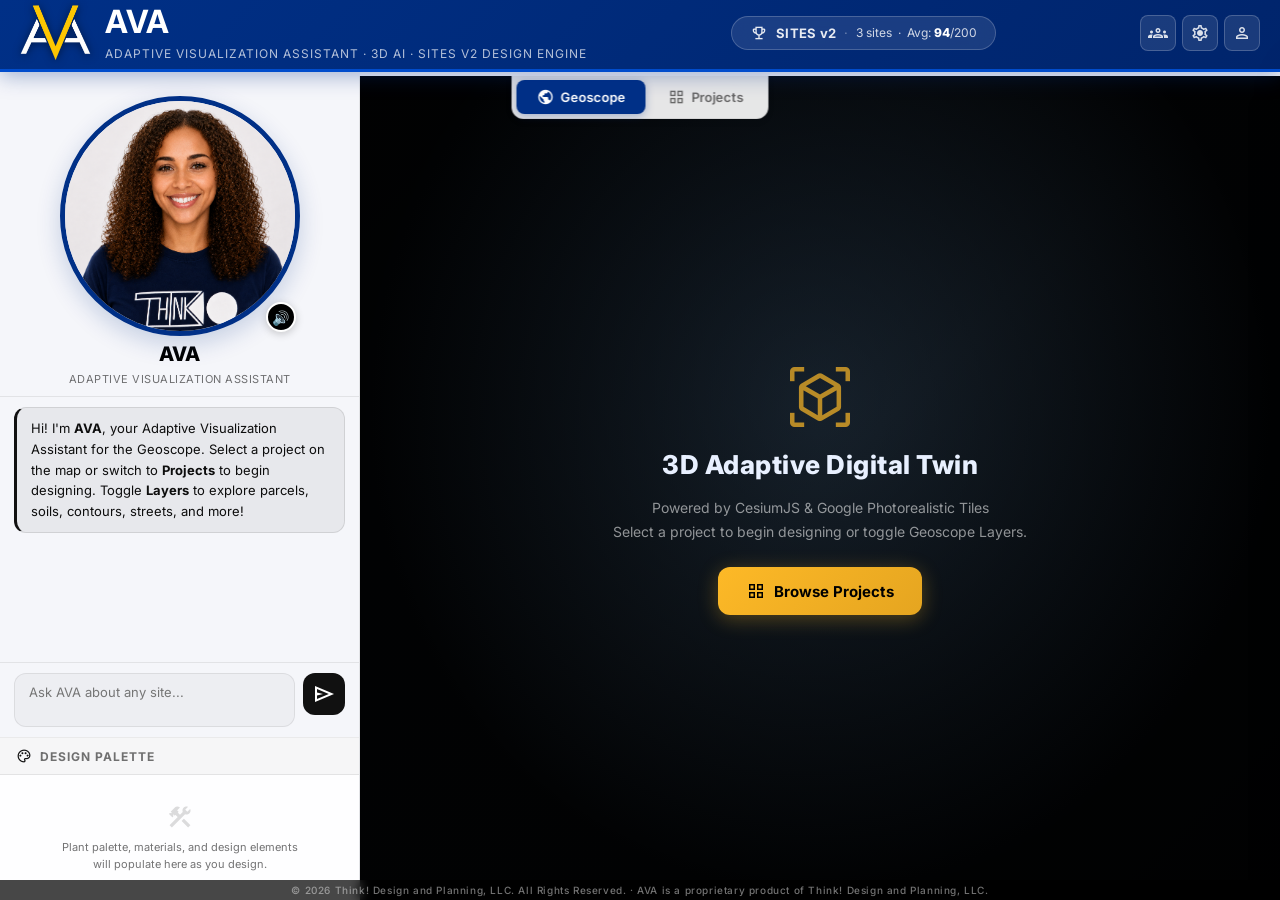
==== commit 344e8f08: "rebrand: restore AVA (Adaptive Visualization Assistant) branding, remove See! naming, swap logo back" ====
--- a/index.html
+++ b/index.html
@@ -3,8 +3,8 @@
 <head>
   <meta charset="UTF-8">
   <meta name="viewport" content="width=device-width, initial-scale=1.0">
-  <title>AVA — Adaptive Visualization Assistant | Think! Design and Planning, LLC</title>
-  <meta name="description" content="AVA: Adaptive Visualization Assistant — A proprietary 3D spatial intelligence platform for understanding, simulating, and communicating spatial change within the Geoscope. AI-powered landscape visualization, SITES v2 sustainability scoring, and community-driven design. Powered by Think! Design and Planning, LLC.">
+  <title>AVA — Adaptive Visualization Assistant · Think! Design and Planning, LLC</title>
+  <meta name="description" content="AVA (Adaptive Visualization Assistant) — 3D AI visualization and SITES v2 design engine for landscape architecture. Spatial intelligence for understanding, simulating, and communicating landscape change. AI-powered design, sustainability scoring, and community-driven planning.">
 
   <!-- Google Fonts -->
   <link rel="preconnect" href="https://fonts.googleapis.com">
@@ -39,10 +39,10 @@
   <!-- ============ TOP HEADER BAR ============ -->
   <header class="top-bar">
     <div class="top-bar-left">
-      <img src="ava logo.png" alt="AVA" class="top-bar-ava-logo">
+      <img src="ava-logo.png" alt="AVA" class="top-bar-ava-logo">
       <div class="top-bar-brand">
-        <h1 data-i18n="header.title">Adaptive Visualization Assistant</h1>
-        <span class="top-bar-subtitle" data-i18n="header.subtitle">SPATIAL INTELLIGENCE FOR THE GEOSCOPE · THINK! DESIGN AND PLANNING, LLC</span>
+        <h1 data-i18n="header.title">AVA</h1>
+        <span class="top-bar-subtitle" data-i18n="header.subtitle">ADAPTIVE VISUALIZATION ASSISTANT · 3D AI · SITES v2 DESIGN ENGINE</span>
       </div>
     </div>
 
@@ -657,7 +657,7 @@
             <div class="admin-field"><label>History Summary</label><textarea id="adminHistorySummary" rows="3" placeholder="Narrative about the site's history and significance..."></textarea></div>
           </fieldset>
           <fieldset class="admin-fieldset">
-            <legend><span class="material-symbols-outlined">landscape</span> Site Context (for AVA AI)</legend>
+            <legend><span class="material-symbols-outlined">landscape</span> Site Context (for See!)</legend>
             <div class="admin-field"><label>Detailed Description of Existing Conditions</label><textarea id="adminSiteContext" rows="5" placeholder="Describe existing buildings, vegetation, hardscape, soil conditions, canopy, existing features, priorities for intervention..."></textarea></div>
             <div class="admin-field"><label>Popup Description (short)</label><input type="text" id="adminPopupDesc" placeholder="Brief description for map popup"></div>
           </fieldset>
@@ -666,7 +666,7 @@
             <div class="admin-field"><label>Focus Theme</label><input type="text" id="adminGoalsFocus" placeholder="e.g. engineering-ecology-showcase"></div>
             <div class="admin-field"><label>Character Statement</label><textarea id="adminGoalsCharacter" rows="2" placeholder="e.g. Patrick Blanc-inspired — engineering meets ecology..."></textarea></div>
             <div class="admin-field">
-              <label>Priorities (AVA will emphasize these)</label>
+              <label>Priorities (See! will emphasize these)</label>
               <div class="admin-tag-input-row">
                 <input type="text" id="adminPrioritizeInput" placeholder="Type and press Add...">
                 <button type="button" onclick="ADMIN.addTag('adminPrioritizeInput','adminPrioritizeList')">Add</button>
@@ -674,7 +674,7 @@
               <div class="admin-tag-list" id="adminPrioritizeList"></div>
             </div>
             <div class="admin-field">
-              <label>Avoid List (AVA will NOT use these)</label>
+              <label>Avoid List (See! will NOT use these)</label>
               <div class="admin-tag-input-row">
                 <input type="text" id="adminAvoidInput" placeholder="Type and press Add...">
                 <button type="button" onclick="ADMIN.addTag('adminAvoidInput','adminAvoidList')">Add</button>
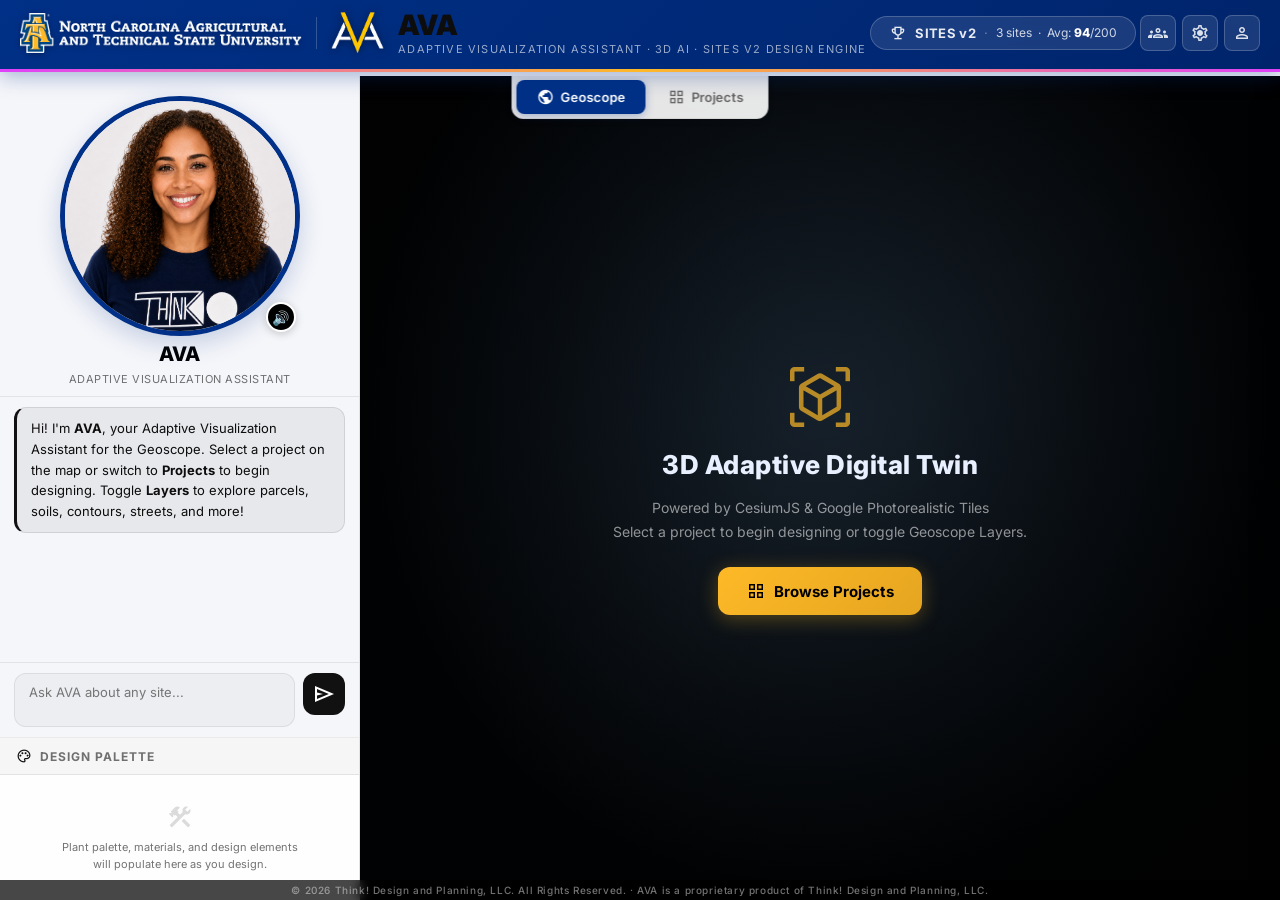
==== commit 891e7c83: "feat: EMMA-style header — NC A&T logo, spelled-out AVA name with magenta accent letters, gold gradie" ====
--- a/index.html
+++ b/index.html
@@ -39,10 +39,14 @@
   <!-- ============ TOP HEADER BAR ============ -->
   <header class="top-bar">
     <div class="top-bar-left">
+      <img src="ncat-logo-white.png" alt="North Carolina A&T State University" class="top-bar-at-logo">
+      <span class="top-bar-logo-separator"></span>
       <img src="ava-logo.png" alt="AVA" class="top-bar-ava-logo">
       <div class="top-bar-brand">
-        <h1 data-i18n="header.title">AVA</h1>
-        <span class="top-bar-subtitle" data-i18n="header.subtitle">ADAPTIVE VISUALIZATION ASSISTANT · 3D AI · SITES v2 DESIGN ENGINE</span>
+        <div class="top-bar-brand-name" data-i18n="header.title">
+          <span class="ava-letter">A</span><span class="ava-word">daptive&nbsp;</span><span class="ava-letter">V</span><span class="ava-word">isualization&nbsp;</span><span class="ava-letter">A</span><span class="ava-word">ssistant</span>
+        </div>
+        <span class="top-bar-subtitle" data-i18n="header.subtitle">3D AI · SITES v2 DESIGN ENGINE · NC A&amp;T STATE UNIVERSITY</span>
       </div>
     </div>
 
--- a/styles.css
+++ b/styles.css
@@ -44,7 +44,8 @@
   background: linear-gradient(135deg, #003087 0%, #002266 40%, #001a4d 70%, #003087 100%);
   background-size: 300% 300%;
   animation: headerGradientShift 12s ease-in-out infinite;
-  border-bottom: 3px solid #004ccc;
+  border-bottom: 3px solid;
+  border-image: linear-gradient(90deg, #E040FB, #FDB927, #E040FB) 1;
   box-shadow: 0 4px 20px rgba(0,48,135,0.35);
 }
 @keyframes headerGradientShift {
@@ -53,8 +54,19 @@
   100% { background-position: 0% 50%; }
 }
 .top-bar-ava-logo {
-  height: 64px; width: auto; object-fit: contain;
+  height: 48px; width: auto; object-fit: contain;
   filter: drop-shadow(0 1px 4px rgba(0,0,0,0.5));
+}
+/* NC A&T university logo (white reversed) */
+.top-bar-at-logo {
+  height: 40px; width: auto; flex-shrink: 0;
+  filter: drop-shadow(0 1px 3px rgba(0,0,0,0.3));
+}
+/* Separator between logos */
+.top-bar-logo-separator {
+  width: 1px; height: 32px;
+  background: rgba(255,255,255,0.2);
+  flex-shrink: 0;
 }
 /* Think! footer */
 .think-footer {
@@ -68,9 +80,25 @@
   white-space: nowrap;
 }
 .top-bar-left { display: flex; align-items: center; gap: 14px; }
+.top-bar-brand { display: flex; flex-direction: column; line-height: 1.15; }
+/* Spelled-out brand name — EMMA style */
+.top-bar-brand-name {
+  font-size: 28px; font-weight: 900;
+  letter-spacing: 0.01em;
+  display: flex; align-items: baseline; gap: 0;
+}
+.top-bar-brand-name .ava-letter {
+  color: #E040FB; /* magenta/pink to match the logo */
+  font-weight: 900;
+}
+.top-bar-brand-name .ava-word {
+  color: rgba(255,255,255,0.92);
+  font-weight: 500;
+  font-size: 28px;
+}
 .top-bar-brand h1 { font-size: 32px; font-weight: 700; letter-spacing: 0.3px; line-height: 1.2; color: #fff; }
 
-.top-bar-subtitle { font-size: 12px; text-transform: uppercase; letter-spacing: 1px; color: rgba(255,255,255,0.7); }
+.top-bar-subtitle { font-size: 11px; text-transform: uppercase; letter-spacing: 1.2px; color: rgba(255,255,255,0.6); margin-top: 2px; }
 .top-bar-right { display: flex; align-items: center; gap: 6px; }
 .top-btn {
   display: flex; align-items: center; justify-content: center;
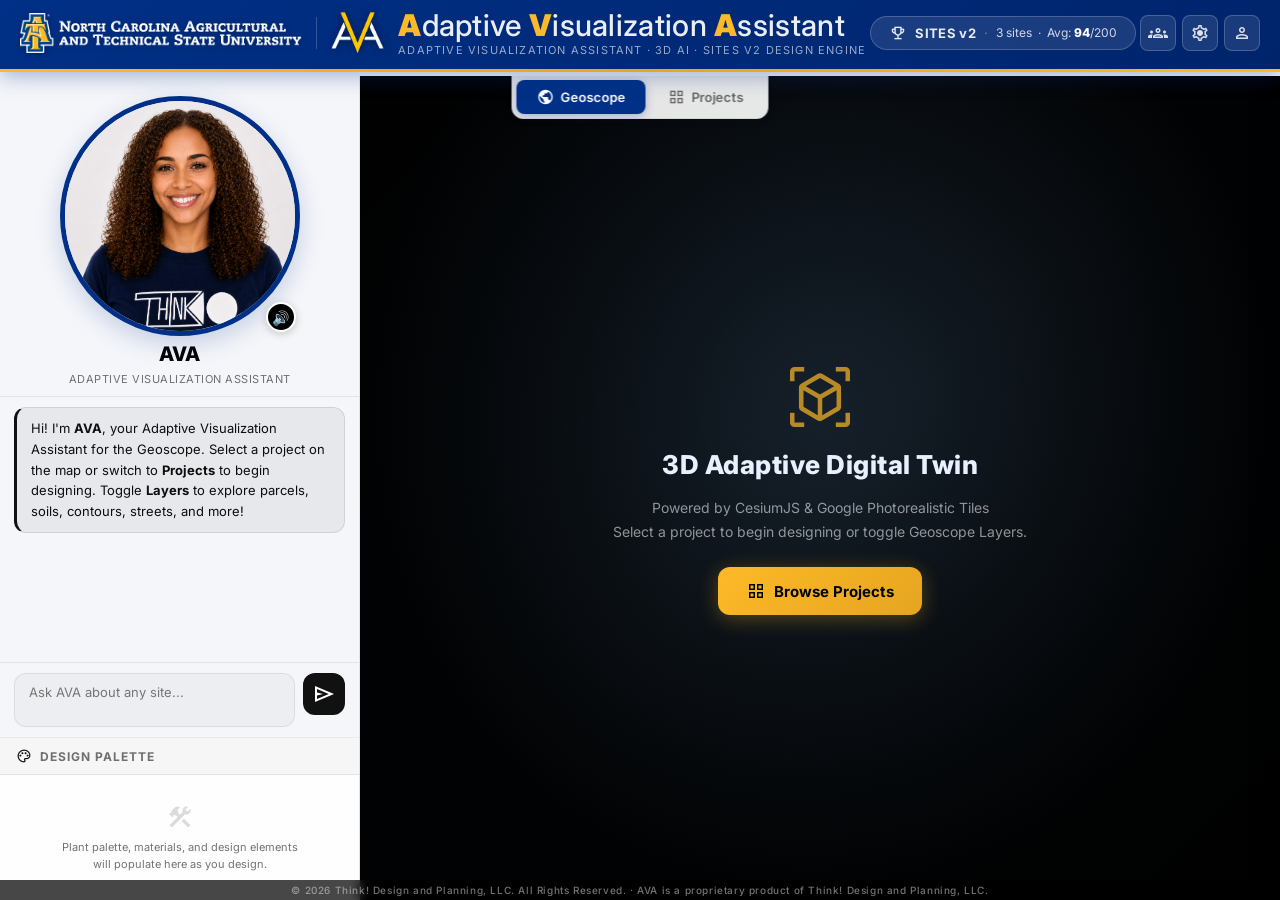
==== commit bab2615b: "fix: remove data-i18n from brand name div - prevents i18n system from overwriting spelled-out AVA sp" ====
--- a/index.html
+++ b/index.html
@@ -43,7 +43,7 @@
       <span class="top-bar-logo-separator"></span>
       <img src="ava-logo.png" alt="AVA" class="top-bar-ava-logo">
       <div class="top-bar-brand">
-        <div class="top-bar-brand-name" data-i18n="header.title">
+        <div class="top-bar-brand-name">
           <span class="ava-letter">A</span><span class="ava-word">daptive&nbsp;</span><span class="ava-letter">V</span><span class="ava-word">isualization&nbsp;</span><span class="ava-letter">A</span><span class="ava-word">ssistant</span>
         </div>
         <span class="top-bar-subtitle" data-i18n="header.subtitle">3D AI · SITES v2 DESIGN ENGINE · NC A&amp;T STATE UNIVERSITY</span>
--- a/styles.css
+++ b/styles.css
@@ -45,7 +45,7 @@
   background-size: 300% 300%;
   animation: headerGradientShift 12s ease-in-out infinite;
   border-bottom: 3px solid;
-  border-image: linear-gradient(90deg, #E040FB, #FDB927, #E040FB) 1;
+  border-image: linear-gradient(90deg, #FDB927, #E6A521, #FDB927) 1;
   box-shadow: 0 4px 20px rgba(0,48,135,0.35);
 }
 @keyframes headerGradientShift {
@@ -83,18 +83,18 @@
 .top-bar-brand { display: flex; flex-direction: column; line-height: 1.15; }
 /* Spelled-out brand name — EMMA style */
 .top-bar-brand-name {
-  font-size: 28px; font-weight: 900;
+  font-size: 30px; font-weight: 900;
   letter-spacing: 0.01em;
   display: flex; align-items: baseline; gap: 0;
 }
 .top-bar-brand-name .ava-letter {
-  color: #E040FB; /* magenta/pink to match the logo */
+  color: #FDB927;
   font-weight: 900;
 }
 .top-bar-brand-name .ava-word {
   color: rgba(255,255,255,0.92);
   font-weight: 500;
-  font-size: 28px;
+  font-size: 30px;
 }
 .top-bar-brand h1 { font-size: 32px; font-weight: 700; letter-spacing: 0.3px; line-height: 1.2; color: #fff; }
 
@@ -1075,6 +1075,10 @@
   .projects-gallery-view { padding: 60px 16px 24px; }
   .projects-gallery-grid { grid-template-columns: 1fr; }
   .top-bar-subtitle { display: none; }
+  .top-bar-brand-name .ava-word { display: none; }
+  .top-bar-brand-name { font-size: 24px; gap: 4px; }
+  .top-bar-at-logo { display: none; }
+  .top-bar-logo-separator { display: none; }
   .modal-card { max-width: 95vw; }
   .community-grid { grid-template-columns: 1fr; }
 }
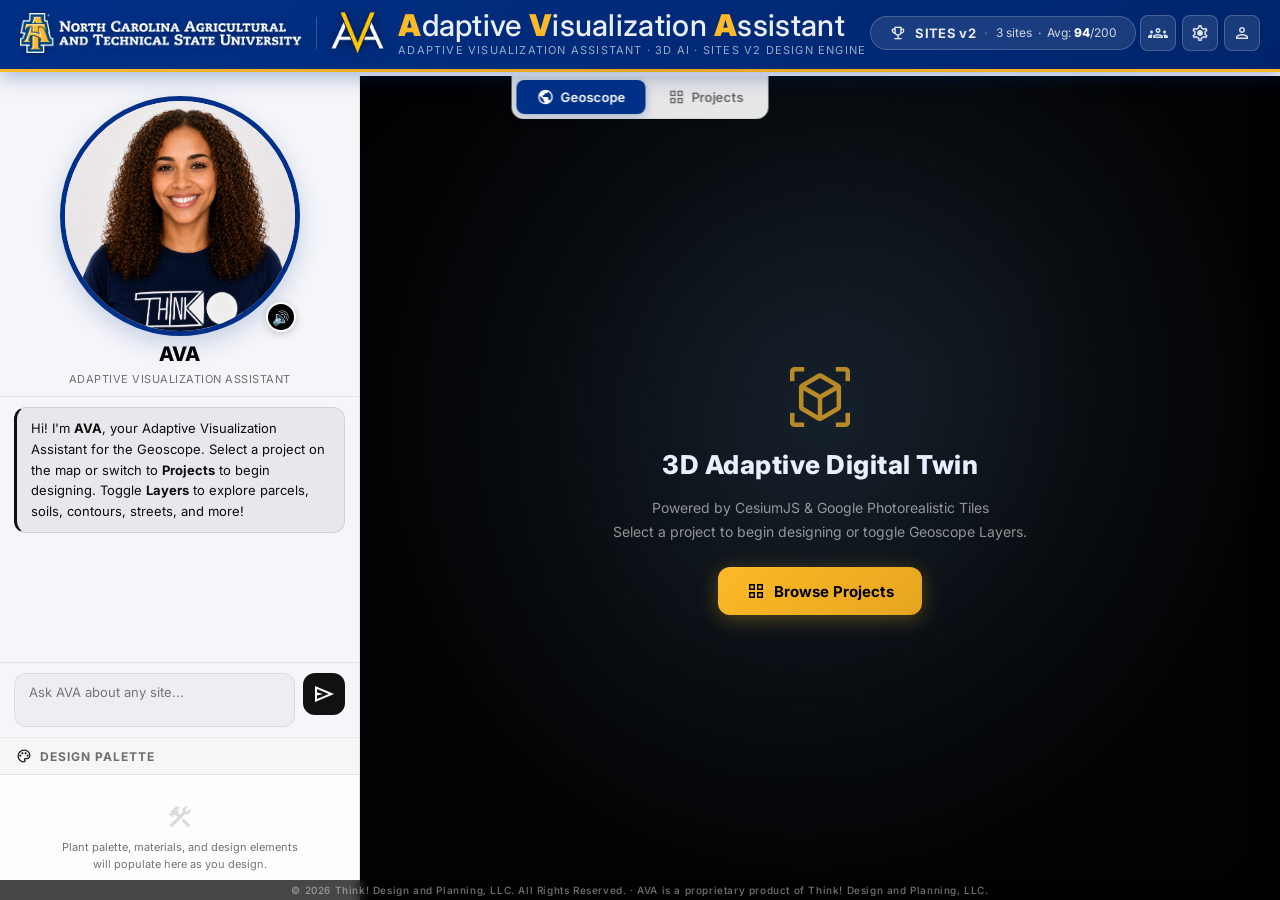
==== commit 6310ab55: "feat: AVA TTS rewrite — ThinkAvatarTTS v1.1 universal engine + server-side proxy, no client API key " ====
--- a/index.html
+++ b/index.html
@@ -726,6 +726,7 @@
   <script src="geo.js"></script>
   <script src="js/geo-layers.js"></script>
   <script src="community.js"></script>
+  <script src="js/think-avatar-tts.js"></script>
   <script src="tts.js"></script>
   <script src="js/design-engine.js"></script>
   <script src="js/design-canvas.js"></script>
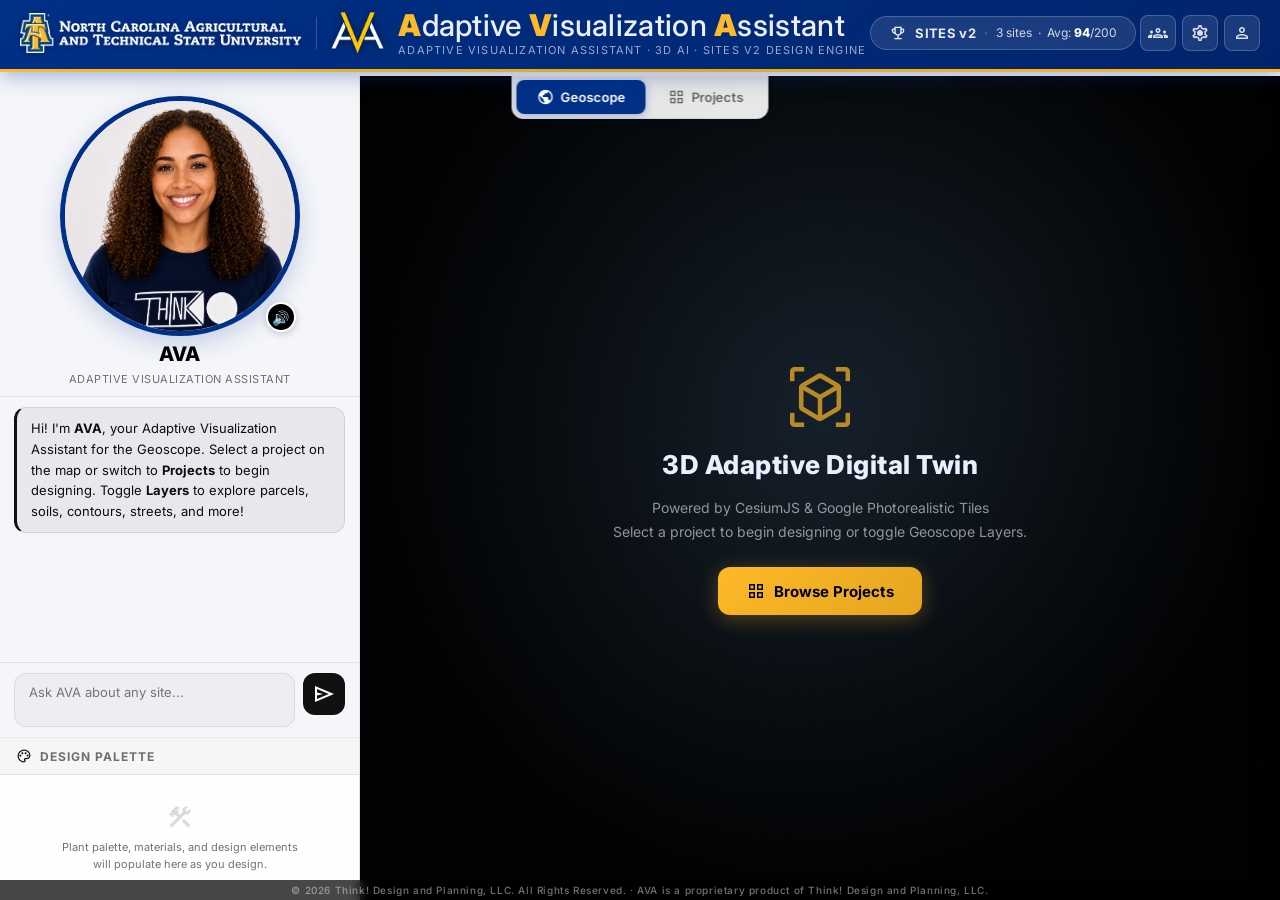
==== commit fd6121a0: "SECURITY: update all models to gemini-3.5-flash, remove retired model refs, add .env to .gitignore" ====
--- a/index.html
+++ b/index.html
@@ -396,8 +396,7 @@
         <div class="setting-group">
           <label>Gemini Model</label>
           <select id="settingGeminiModel">
-            <option value="gemini-2.5-flash-image">gemini-2.5-flash (default)</option>
-            <option value="gemini-2.0-flash">gemini-2.0-flash</option>
+            <option value="gemini-3.5-flash">gemini-3.5-flash (default)</option>
           </select>
         </div>
         <div class="setting-group">
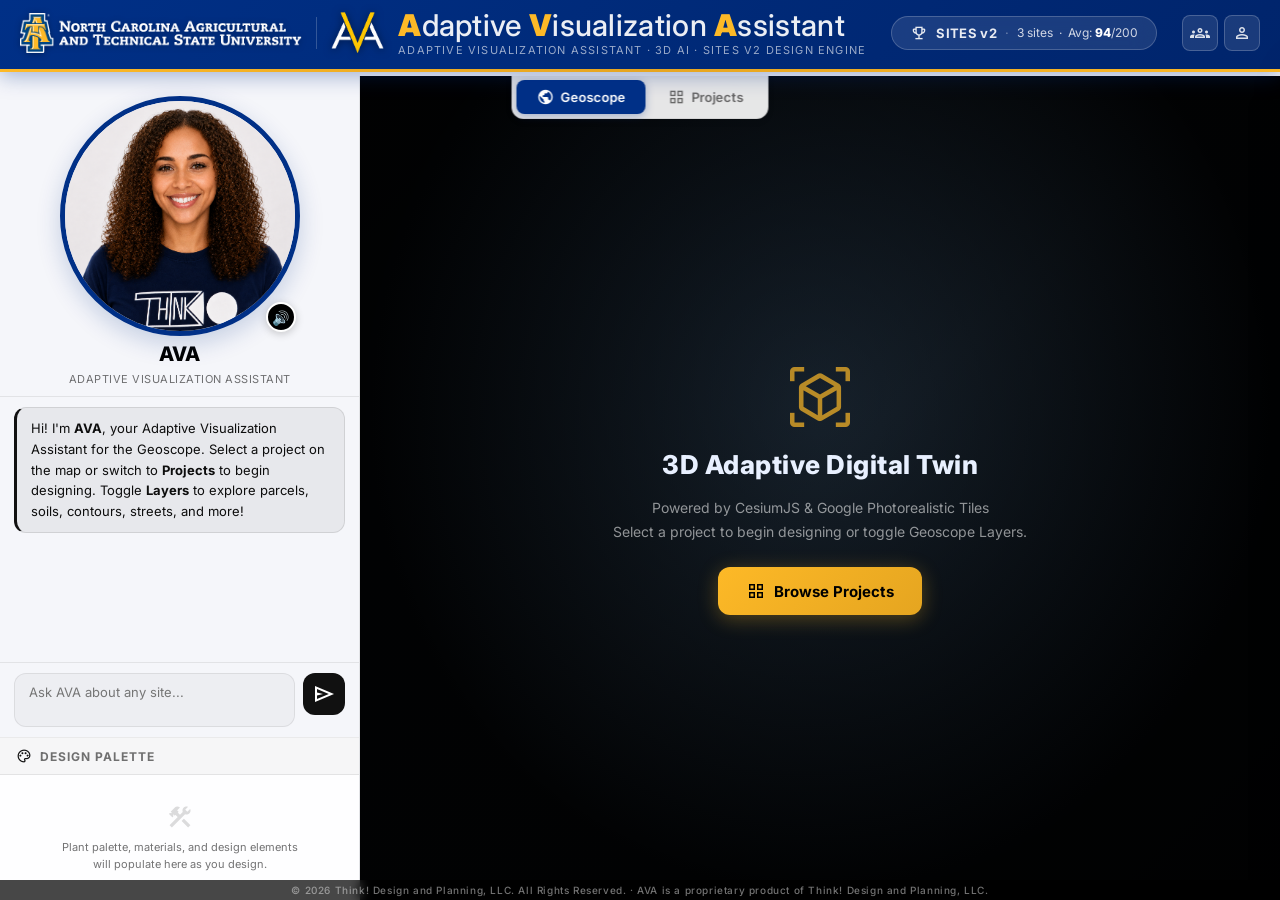
==== commit 2e49391b: "feat: hide settings button from public users, admin-only via COMMUNITY.isAdmin()" ====
--- a/index.html
+++ b/index.html
@@ -75,8 +75,8 @@
         <span class="material-symbols-outlined">shield_person</span>
       </button>
 
-      <!-- Settings -->
-      <button class="top-btn" id="btnSettings" onclick="openModal('settingsModal')" title="Settings">
+      <!-- Settings (admin-only — hidden for public users) -->
+      <button class="top-btn" id="btnSettings" onclick="openModal('settingsModal')" title="Settings" style="display:none">
         <span class="material-symbols-outlined">settings</span>
       </button>
 
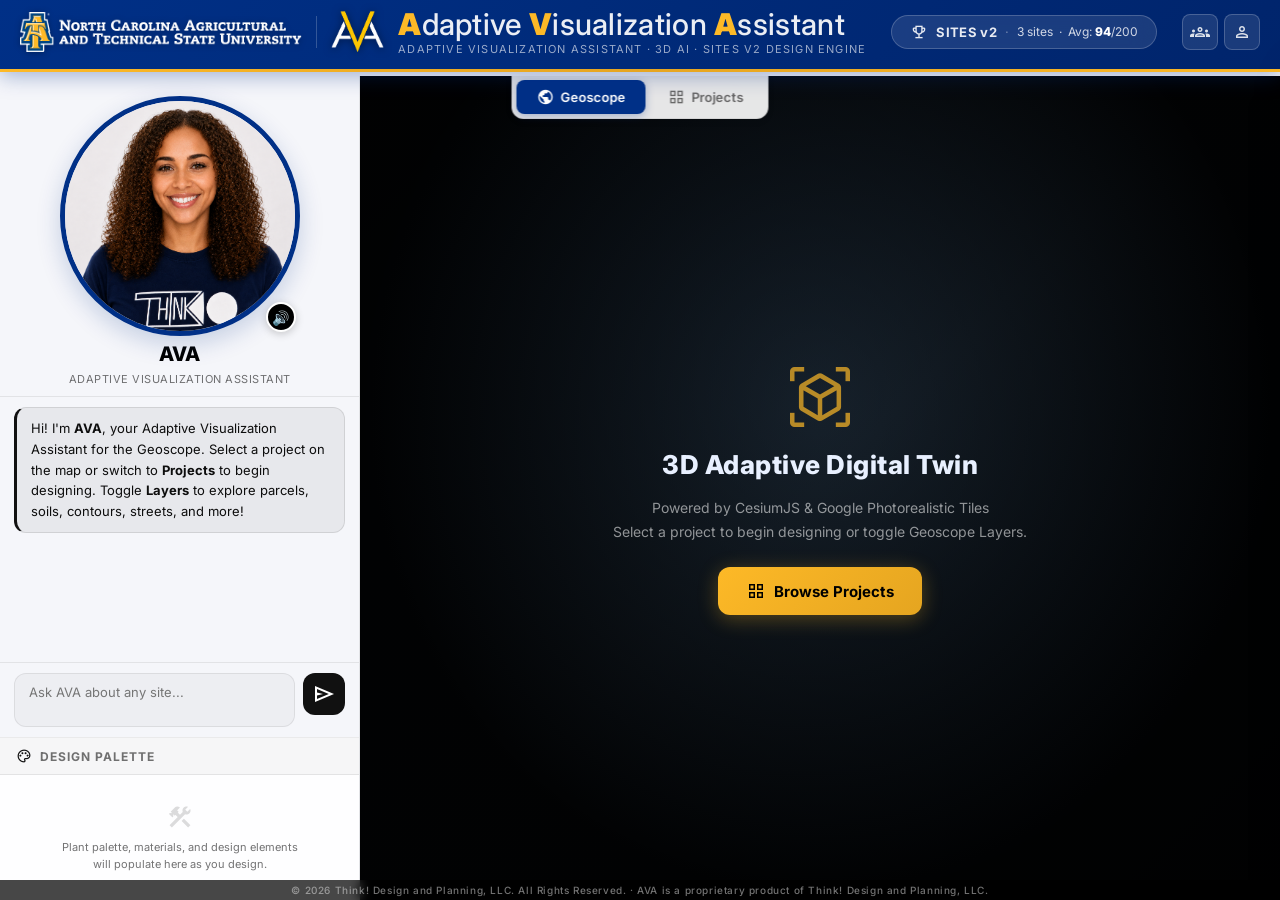
==== commit 724ec382: "feat: comprehensive mobile optimization - FAB chat button, slide-up panel, phone/tablet breakpoints," ====
--- a/index.html
+++ b/index.html
@@ -2,7 +2,7 @@
 <html lang="en">
 <head>
   <meta charset="UTF-8">
-  <meta name="viewport" content="width=device-width, initial-scale=1.0">
+  <meta name="viewport" content="width=device-width, initial-scale=1.0, viewport-fit=cover, interactive-widget=resizes-content">
   <title>AVA — Adaptive Visualization Assistant · Think! Design and Planning, LLC</title>
   <meta name="description" content="AVA (Adaptive Visualization Assistant) — 3D AI visualization and SITES v2 design engine for landscape architecture. Spatial intelligence for understanding, simulating, and communicating landscape change. AI-powered design, sustainability scoring, and community-driven planning.">
 
@@ -737,6 +737,94 @@
   <script src="js/ava-commands.js"></script>
   <script src="app.js"></script>
   <script src="cre-publish.js"></script>
+  <!-- Mobile AVA Chat FAB + Slide-up Panel -->
+  <button class="ava-mobile-fab" id="avaMobileFab" onclick="toggleMobileChat()" aria-label="Chat with AVA">
+    <span class="material-symbols-outlined">chat</span>
+    <div class="ava-mobile-fab-badge" id="avaMobileBadge"></div>
+  </button>
+  <div class="ava-mobile-chat" id="avaMobileChat">
+    <div class="ava-mobile-chat-handle" onclick="toggleMobileChat()"></div>
+    <div class="ava-mobile-chat-header">
+      <div class="ava-mobile-chat-header-left">
+        <img class="ava-mobile-chat-avatar" src="baselines/Erin%20and%20Chris%20AVA.png" alt="AVA">
+        <div>
+          <div class="ava-mobile-chat-name">AVA</div>
+          <div class="ava-mobile-chat-role">Adaptive Visualization Assistant</div>
+        </div>
+      </div>
+      <button class="ava-mobile-chat-close" onclick="toggleMobileChat()" aria-label="Close chat">
+        <span class="material-symbols-outlined">close</span>
+      </button>
+    </div>
+    <div class="ava-mobile-chat-messages" id="avaMobileMsgs"></div>
+    <div class="ava-mobile-chat-input">
+      <div class="ava-input-row">
+        <textarea id="avaMobileChatInput" placeholder="Ask AVA anything..." rows="2"
+          onkeydown="if(event.key==='Enter'&&!event.shiftKey){event.preventDefault();handleMobileChat()}"></textarea>
+        <button class="ava-send-btn" onclick="handleMobileChat()">
+          <span class="material-symbols-outlined">send</span>
+        </button>
+      </div>
+    </div>
+  </div>
+  <script>
+  /* Mobile AVA Chat — syncs with desktop sidebar chat */
+  function toggleMobileChat() {
+    const panel = document.getElementById('avaMobileChat');
+    const fab = document.getElementById('avaMobileFab');
+    const badge = document.getElementById('avaMobileBadge');
+    const isOpen = panel.classList.toggle('open');
+    fab.style.display = isOpen ? 'none' : '';
+    badge.style.display = 'none';
+    if (isOpen) {
+      // Sync messages from desktop chat to mobile
+      _syncMobileMessages();
+      const input = document.getElementById('avaMobileChatInput');
+      setTimeout(() => input.focus(), 400);
+    }
+  }
+  function _syncMobileMessages() {
+    const src = document.getElementById('avaMapMessages');
+    const dst = document.getElementById('avaMobileMsgs');
+    if (src && dst) { dst.innerHTML = src.innerHTML; dst.scrollTop = dst.scrollHeight; }
+  }
+  function handleMobileChat() {
+    const input = document.getElementById('avaMobileChatInput');
+    const val = input.value.trim();
+    if (!val) return;
+    // Copy to desktop input and trigger desktop handler
+    const deskInput = document.getElementById('avaMapChatInput');
+    if (deskInput) { deskInput.value = val; }
+    input.value = '';
+    if (typeof handleMapChat === 'function') handleMapChat();
+    // Sync after response with slight delay
+    setTimeout(_syncMobileMessages, 1500);
+    setTimeout(_syncMobileMessages, 4000);
+  }
+  // Show badge when new messages arrive and mobile chat is closed
+  const _origAppendMsg = window._appendMapMessage;
+  if (typeof _origAppendMsg === 'function') {
+    window._appendMapMessage = function() {
+      _origAppendMsg.apply(this, arguments);
+      const panel = document.getElementById('avaMobileChat');
+      if (panel && !panel.classList.contains('open') && window.innerWidth <= 900) {
+        document.getElementById('avaMobileBadge').style.display = 'block';
+      }
+      if (panel && panel.classList.contains('open')) _syncMobileMessages();
+    };
+  }
+  // Also watch for mutations on desktop messages to keep mobile in sync
+  const _mobileObserver = new MutationObserver(() => {
+    const panel = document.getElementById('avaMobileChat');
+    if (panel && panel.classList.contains('open')) _syncMobileMessages();
+    else if (window.innerWidth <= 900) {
+      const badge = document.getElementById('avaMobileBadge');
+      if (badge) badge.style.display = 'block';
+    }
+  });
+  const _desktopMsgs = document.getElementById('avaMapMessages');
+  if (_desktopMsgs) _mobileObserver.observe(_desktopMsgs, { childList: true, subtree: true });
+  </script>
 
   <!-- Legal Footer -->
   <div class="think-footer" data-i18n="footer.legal">© 2026 Think! Design and Planning, LLC. All Rights Reserved. &nbsp;·&nbsp; AVA is a proprietary product of Think! Design and Planning, LLC.</div>
--- a/styles.css
+++ b/styles.css
@@ -2338,3 +2338,254 @@
   padding: 8px 0;
   font-style: italic;
 }
+
+/* ==============================================================
+   MOBILE OPTIMIZATION — AVA V.4
+   Think! Design and Planning, LLC
+   Ensures full functionality on iPhone (375px+) and tablets
+   ============================================================== */
+
+/* ── Floating AVA Chat FAB (visible on mobile when sidebar hidden) ── */
+.ava-mobile-fab {
+  display: none; /* only shown via media query */
+  position: fixed; bottom: 20px; right: 20px; z-index: 300;
+  width: 60px; height: 60px; border-radius: 50%; border: none;
+  background: linear-gradient(135deg, #003087 0%, #001a4d 100%);
+  box-shadow: 0 4px 20px rgba(0,48,135,0.5), 0 0 0 3px var(--ava-gold);
+  cursor: pointer; transition: all 0.3s ease;
+  align-items: center; justify-content: center;
+}
+.ava-mobile-fab:hover { transform: scale(1.08); }
+.ava-mobile-fab:active { transform: scale(0.95); }
+.ava-mobile-fab .material-symbols-outlined {
+  font-size: 28px; color: var(--ava-gold);
+}
+.ava-mobile-fab-badge {
+  position: absolute; top: -2px; right: -2px;
+  width: 16px; height: 16px; border-radius: 50%;
+  background: #E91E63; border: 2px solid #003087;
+  display: none; /* shown when there are unread messages */
+}
+
+/* ── Mobile Chat Slide-Up Panel ── */
+.ava-mobile-chat {
+  display: none; /* only shown via media query */
+  position: fixed; bottom: 0; left: 0; right: 0; z-index: 250;
+  height: 70vh; max-height: 600px;
+  background: var(--bg-light);
+  border-radius: 20px 20px 0 0;
+  box-shadow: 0 -8px 40px rgba(0,0,0,0.2);
+  transform: translateY(100%);
+  transition: transform 0.35s cubic-bezier(0.25, 0.46, 0.45, 0.94);
+  flex-direction: column; overflow: hidden;
+}
+.ava-mobile-chat.open {
+  transform: translateY(0);
+}
+.ava-mobile-chat-handle {
+  display: flex; align-items: center; justify-content: center;
+  padding: 8px; flex-shrink: 0; cursor: grab;
+}
+.ava-mobile-chat-handle::before {
+  content: ''; width: 40px; height: 4px; border-radius: 2px;
+  background: rgba(0,0,0,0.15);
+}
+.ava-mobile-chat-header {
+  display: flex; align-items: center; justify-content: space-between;
+  padding: 0 16px 12px; border-bottom: 1px solid var(--border-color);
+  flex-shrink: 0;
+}
+.ava-mobile-chat-header-left {
+  display: flex; align-items: center; gap: 10px;
+}
+.ava-mobile-chat-avatar {
+  width: 40px; height: 40px; border-radius: 50%; object-fit: cover;
+  border: 2px solid var(--ava-gold);
+}
+.ava-mobile-chat-name { font-size: 16px; font-weight: 700; color: var(--text-primary); }
+.ava-mobile-chat-role { font-size: 10px; color: var(--text-secondary); text-transform: uppercase; letter-spacing: 0.5px; }
+.ava-mobile-chat-close {
+  width: 36px; height: 36px; border-radius: 50%; border: none;
+  background: rgba(0,0,0,0.05); cursor: pointer;
+  display: flex; align-items: center; justify-content: center;
+}
+.ava-mobile-chat-close .material-symbols-outlined { font-size: 20px; }
+.ava-mobile-chat-messages {
+  flex: 1; overflow-y: auto; padding: 12px 16px;
+  -webkit-overflow-scrolling: touch;
+}
+.ava-mobile-chat-input {
+  padding: 12px 16px; border-top: 1px solid var(--border-color);
+  flex-shrink: 0; background: var(--bg-surface);
+}
+
+/* ── Tablet breakpoint (≤900px) — enhanced ── */
+@media (max-width: 900px) {
+  /* Show mobile FAB and chat panel */
+  .ava-mobile-fab { display: flex; }
+  .ava-mobile-chat { display: flex; }
+
+  /* Header adjustments */
+  .top-bar { padding: 8px 12px 10px; height: 60px; }
+  .top-bar-brand-name { font-size: 20px; }
+
+  /* Avatar sizing */
+  .ava-avatar-wrapper, .ava-portrait-img { width: 200px !important; height: 200px !important; }
+
+  /* Design workspace — better stacking */
+  .sheet-content { gap: 0; }
+  .sheet-col-chat, .sheet-col-canvas, .sheet-col-score {
+    min-height: 300px;
+  }
+
+  /* MPS overlay — full width on tablet */
+  .mps-overlay { width: min(440px, calc(100vw - 24px)); }
+
+  /* GIS layer panel */
+  .ava-layer-panel { width: 180px; top: 48px; right: 8px; }
+
+  /* View toggle */
+  .view-toggle { left: 8px; }
+
+  /* Cost modal */
+  .cost-modal-card { max-width: 95vw; }
+}
+
+/* ── Phone breakpoint (≤480px) ── */
+@media (max-width: 480px) {
+  /* Header — ultra-compact */
+  .top-bar {
+    padding: 6px 8px 8px; height: 52px;
+  }
+  .top-bar-brand-name { font-size: 18px; gap: 2px; }
+  .top-bar-at-logo { display: none; }
+  .top-bar-logo-separator { display: none; }
+  .top-bar-subtitle { display: none; }
+  .top-bar-brand-name .ava-word { display: none; }
+  .top-bar-center { display: none; }
+  .top-bar .think-logo-img { height: 28px; }
+
+  /* Right buttons — smaller */
+  .top-btn { width: 32px; height: 32px; }
+  .top-btn .material-symbols-outlined { font-size: 18px; }
+  .top-bar-right { gap: 2px; }
+
+  /* App workspace adjusts for shorter header */
+  .app-workspace { top: 56px; }
+  .projects-gallery-view { padding-top: 56px; }
+
+  /* Map workspace */
+  .map-workspace { grid-template-columns: 1fr; }
+  .map-col-ava { display: none; }
+
+  /* Mobile FAB adjust */
+  .ava-mobile-fab { width: 52px; height: 52px; bottom: 16px; right: 16px; }
+  .ava-mobile-fab .material-symbols-outlined { font-size: 24px; }
+
+  /* Mobile chat — taller */
+  .ava-mobile-chat { height: 80vh; max-height: none; border-radius: 16px 16px 0 0; }
+
+  /* MPS overlay — full screen on phone */
+  .mps-overlay {
+    width: 100vw; right: -100vw; top: 52px; bottom: 0;
+    border-radius: 0;
+  }
+  .mps-overlay.mps-open { right: 0; }
+
+  /* GIS layer panel — bottom sheet style */
+  .ava-layer-panel {
+    position: fixed; bottom: 80px; right: 8px; left: 8px;
+    width: auto; top: auto; max-height: 50vh;
+    border-radius: var(--radius-lg);
+  }
+
+  /* Modal cards */
+  .modal-card { max-width: 100vw; margin: 0; border-radius: 0; min-height: 100vh; }
+
+  /* Project gallery */
+  .projects-gallery-view { padding: 56px 8px 16px; }
+  .projects-gallery-grid { grid-template-columns: 1fr; gap: 12px; }
+  .project-card { border-radius: var(--radius-md); }
+
+  /* Canvas placeholder */
+  .canvas-placeholder-inner { padding: 20px; }
+  .canvas-placeholder-inner h2 { font-size: 18px; }
+  .canvas-ph-icon { font-size: 48px; }
+  .canvas-placeholder-btn { padding: 12px 20px; font-size: 13px; }
+
+  /* Design workspace stacked */
+  .sheet-content { grid-template-columns: 1fr; }
+  .sheet-col-chat { max-height: 200px; overflow-y: auto; }
+  .sheet-col-score { max-height: 250px; overflow-y: auto; }
+
+  /* Avatar — compact on phone */
+  .ava-avatar-wrapper, .ava-portrait-img { width: 160px !important; height: 160px !important; }
+  .left-sidebar .sidebar-ava .ava-avatar-wrapper,
+  .left-sidebar .sidebar-ava .ava-portrait-img { width: 160px !important; height: 160px !important; }
+
+  /* Canvas HUD — bottom left on phone */
+  .canvas-hud { top: 8px; right: 8px; gap: 4px; }
+  .hud-btn { padding: 6px 10px; font-size: 10px; }
+
+  /* Draw toolbar */
+  .draw-toolbar { width: 52px; left: 4px; bottom: 80px; }
+
+  /* Seasonal grid */
+  .seasonal-grid { grid-template-columns: 1fr !important; }
+
+  /* Toast — full width on phone */
+  .toast-container { right: 8px; left: 8px; top: 56px; }
+  .toast { width: 100%; }
+
+  /* Settings modal — full screen */
+  .settings-modal .modal-card { border-radius: 0; }
+
+  /* View toggle — compact */
+  .view-toggle { left: 4px; }
+  .view-tab { padding: 6px 10px; font-size: 11px; }
+}
+
+/* ── Small phone (≤375px — iPhone SE) ── */
+@media (max-width: 375px) {
+  .top-bar { padding: 4px 6px 6px; height: 48px; }
+  .top-bar-brand-name { font-size: 16px; }
+  .top-bar .think-logo-img { height: 24px; }
+  .app-workspace { top: 52px; }
+  .top-btn { width: 28px; height: 28px; }
+  .top-btn .material-symbols-outlined { font-size: 16px; }
+  .ava-mobile-fab { width: 48px; height: 48px; bottom: 12px; right: 12px; }
+  .ava-mobile-chat { height: 85vh; }
+}
+
+/* ── Touch-friendly enhancements ── */
+@media (pointer: coarse) {
+  /* Larger tap targets for touch devices */
+  .top-btn { min-width: 40px; min-height: 40px; }
+  .hud-btn { min-height: 36px; padding: 8px 12px; }
+  .view-tab { min-height: 36px; }
+  .palette-chip { min-height: 32px; }
+
+  /* Disable hover effects that cause sticky states on touch */
+  .top-btn:hover { background: transparent; }
+  .hud-btn:hover { transform: none; }
+
+  /* Smooth scrolling */
+  .ava-map-messages, .sheet-col-chat, .sheet-col-score,
+  .palette-body, .mps-panel { -webkit-overflow-scrolling: touch; }
+}
+
+/* ── Landscape phone ── */
+@media (max-height: 500px) and (orientation: landscape) {
+  .top-bar { height: 44px; padding: 4px 8px; }
+  .app-workspace { top: 48px; }
+  .ava-mobile-chat { height: 90vh; }
+  .ava-mobile-fab { bottom: 8px; right: 8px; width: 44px; height: 44px; }
+  .ava-avatar-wrapper, .ava-portrait-img { width: 100px !important; height: 100px !important; }
+}
+
+/* ── Safe area insets (iPhone notch / home indicator) ── */
+@supports (padding: max(0px)) {
+  .top-bar { padding-top: max(8px, env(safe-area-inset-top)); }
+  .ava-mobile-chat { padding-bottom: max(0px, env(safe-area-inset-bottom)); }
+  .ava-mobile-fab { bottom: max(20px, calc(env(safe-area-inset-bottom) + 8px)); }
+}
